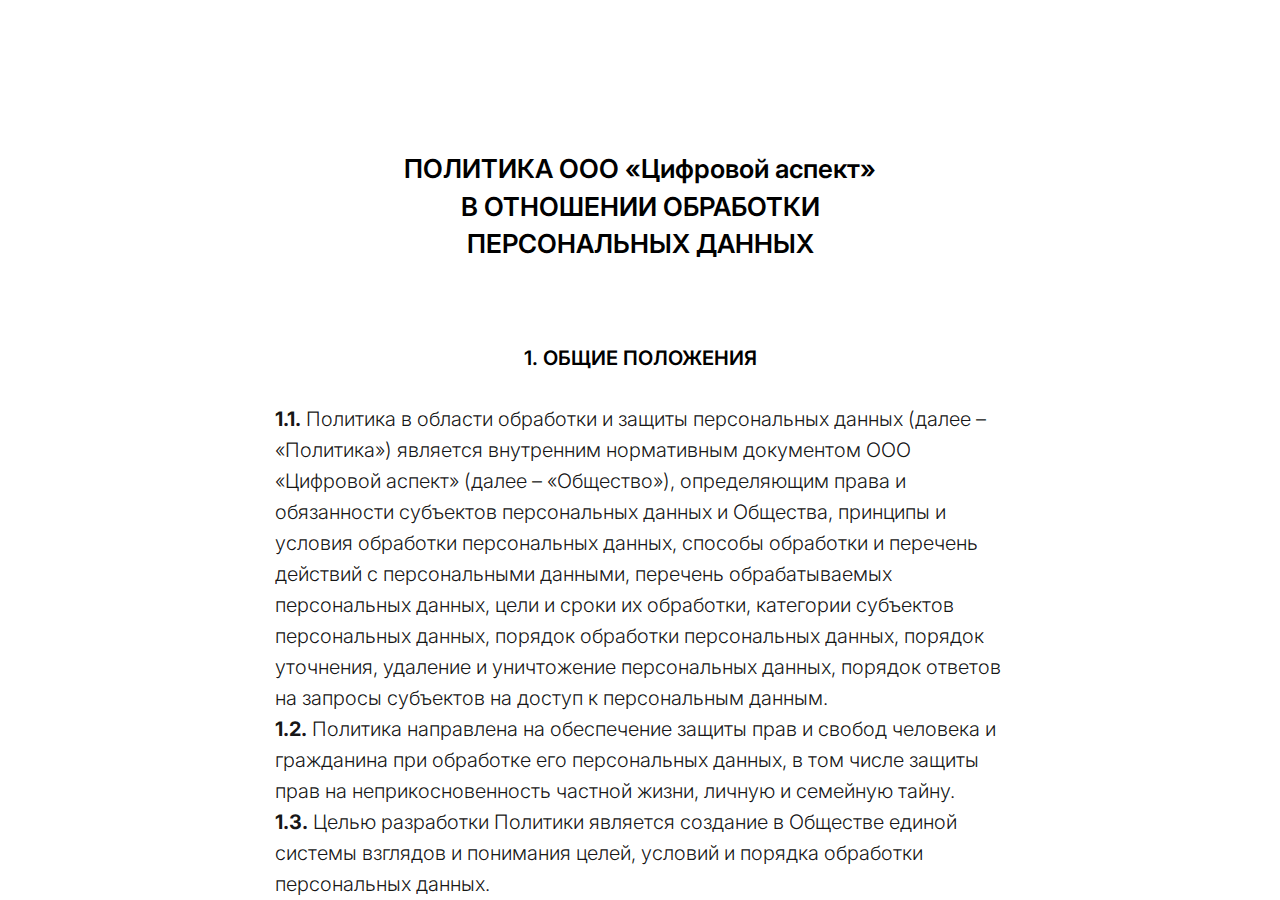
==== privacy.html @ bf5f5f11 "added privacy page" ====
<!DOCTYPE html>
<html lang="en">

<head>
    <meta charset="UTF-8">
    <meta name="viewport" content="width=device-width, initial-scale=1.0">
    <link rel="preconnect" href="https://fonts.googleapis.com">
<link rel="preconnect" href="https://fonts.gstatic.com" crossorigin>
<link href="https://fonts.googleapis.com/css2?family=Inter:wght@100..900&display=swap" rel="stylesheet">
    <link rel="stylesheet" href="stylePrivacy.css">

    <title>Privacy</title>
</head>

<body>
    <div class="header">
        <div class="container">
            <div class="header__inner">
                <div class="header__name">
                    <p class="privacy__name">
                        ПОЛИТИКА ООО «Цифровой аспект» 
                    </p>
                    <p class="privacy__name">
                        В ОТНОШЕНИИ ОБРАБОТКИ 
                    </p>
                    <p class="privacy__name">
                        ПЕРСОНАЛЬНЫХ ДАННЫХ
                    </p>
                </div>
                

                <div class="header__content">
                    <p class="title">1. ОБЩИЕ ПОЛОЖЕНИЯ</p>
                    <p class="content__text"><strong class="numeric">1.1.</strong> 
                        Политика в области обработки и защиты персональных данных (далее – «Политика») является внутренним нормативным документом ООО «Цифровой аспект» (далее – «Общество»), определяющим права и обязанности субъектов персональных данных и Общества, принципы и условия обработки персональных данных, способы обработки и перечень действий с персональными данными, перечень обрабатываемых персональных данных, цели и сроки их обработки, категории субъектов персональных данных, порядок обработки персональных данных, порядок уточнения, удаление и уничтожение персональных данных, порядок ответов на запросы субъектов на доступ к персональным данным.</p>
                    <p class="content__text"><strong class="numeric">1.2.</strong> 
                        Политика направлена на обеспечение защиты прав и свобод человека и гражданина при обработке его персональных данных, в том числе защиты прав на неприкосновенность частной жизни, личную и семейную тайну.
                    </p>
                    <p class="content__text"><strong class="numeric">1.3.</strong> 
                        Целью разработки Политики является создание в Обществе единой системы взглядов и понимания целей, условий и порядка обработки персональных данных.                    </p>
                </div>

            </div>
           
        </div>
    </div>

</body>
---- stylePrivacy.css ----
body {
    margin: 0;
    font-style: cursive;
    font-size: 15px;
    line-height: 1.6;
    color: black;
    font-family: 'TildaSans', Arial, sans-serif;
}

*,
*:before,
*:after {
    box-sizing: border-box;
}

h1,
h2,
h3,
h4,
h5,
h6,
p,
img {
    margin: 0;
}

.container {
    width: 100%;
    max-width: 760px;
    margin: 0 auto;
    padding: 0 15px;
}

.header {
    padding-top: 100px;
    width: 100%;
    position: absolute;
    top: 0;
    left: 0;
    right: 0;
    z-index: 1000;
}

.privacy__name {
    font-size: 26px;
    line-height: 1.45;
    font-weight: 600;
    color: #000;
    font-family: "Inter", sans-serif;
    font-optical-sizing: auto;
    font-style: normal;
    font-variation-settings:
      "slnt" 0;
    /* font-family: 'TildaSans', Arial, sans-serif; */
}


.header__name {
    padding: 50px 0;
}
.header__inner {
    text-align: center;
}

.title {
    font-size: 20px;
    line-height: 1.55;
    font-weight: 600;
    color: #000;
    /* font-family: 'TildaSans', Arial, sans-serif; */
    font-family: "Inter", sans-serif;
    font-optical-sizing: auto;
    font-style: normal;
    font-variation-settings:
      "slnt" 0;

    padding: 30px 0;
}

.content__text {
    font-size: 20px;
    line-height: 1.55;
    /* font-family: 'TildaSans', Arial, sans-serif; */
    font-weight: 300;
    color: #000000ec;
    font-family: "Inter", sans-serif;
    font-optical-sizing: auto;
    font-style: normal;
    font-variation-settings:
      "slnt" 0;
    text-align: left;
}

.numeric {
    font-weight: 700;
}
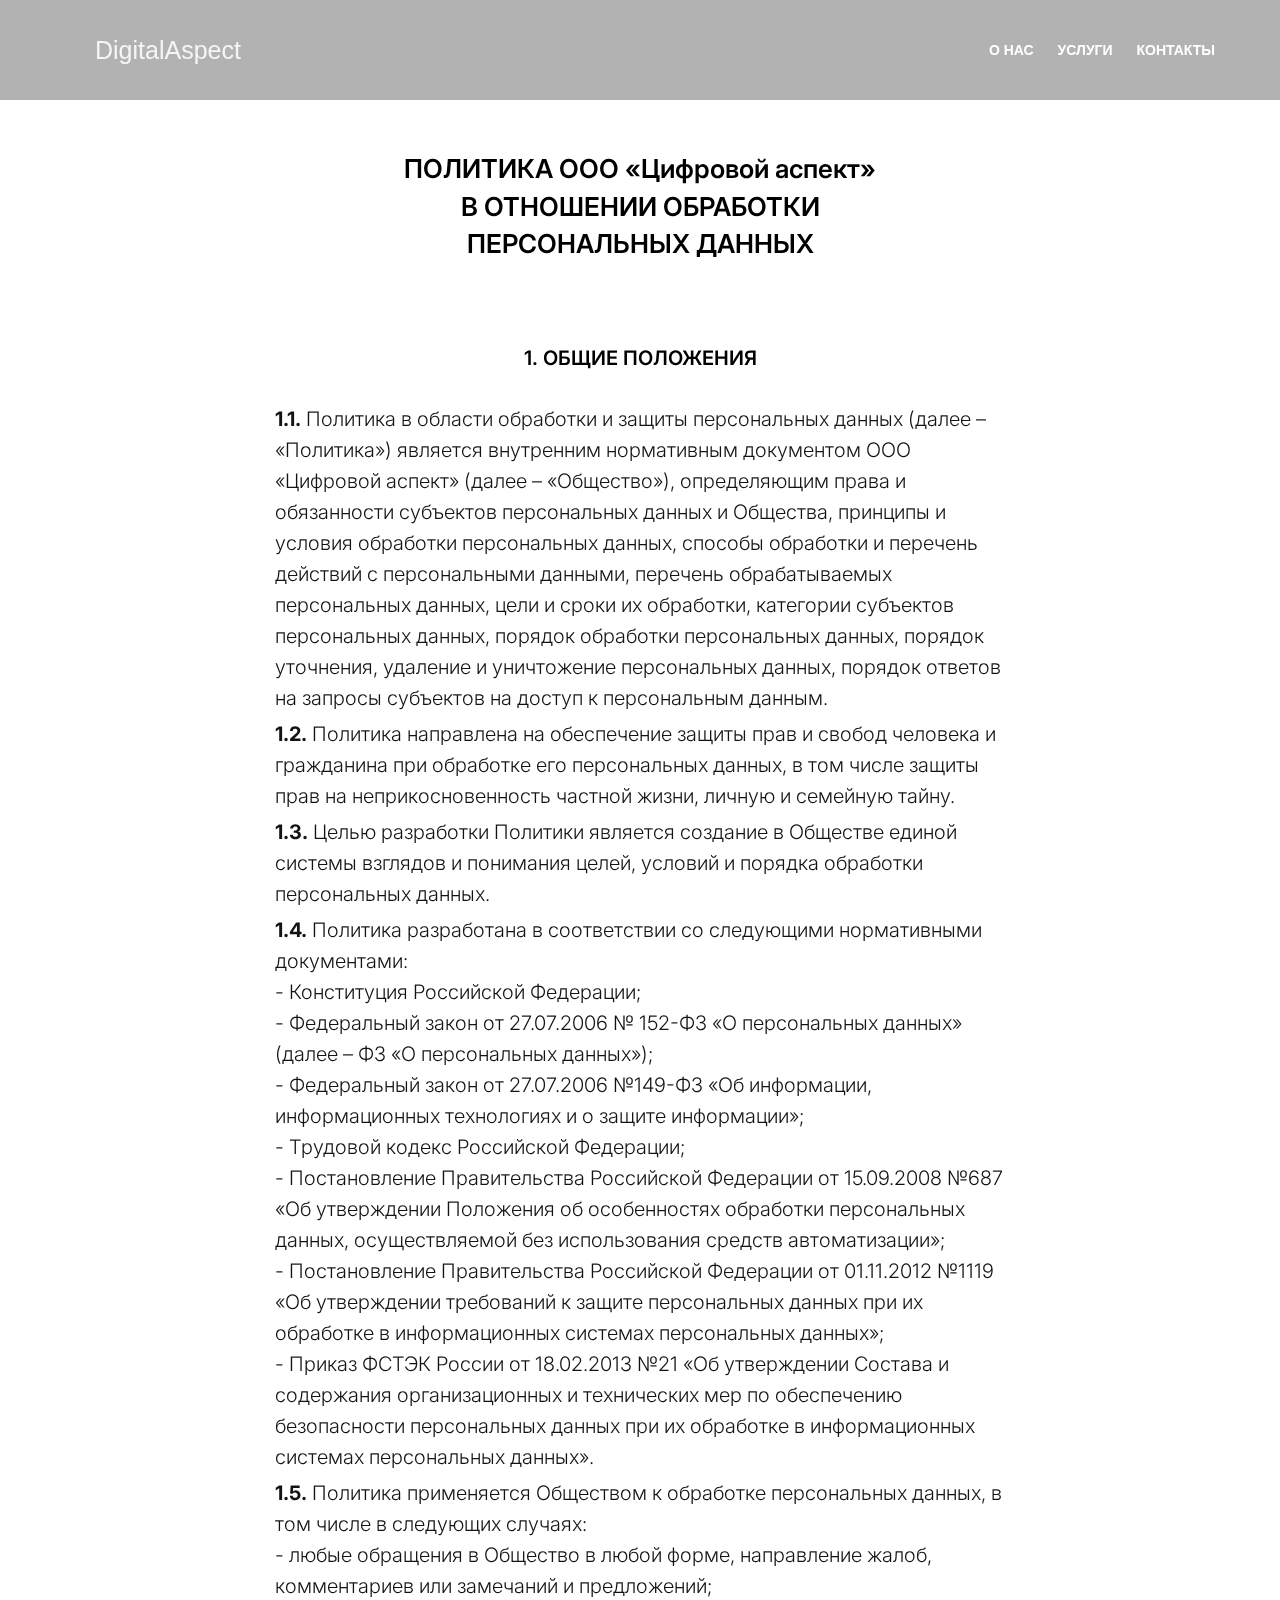
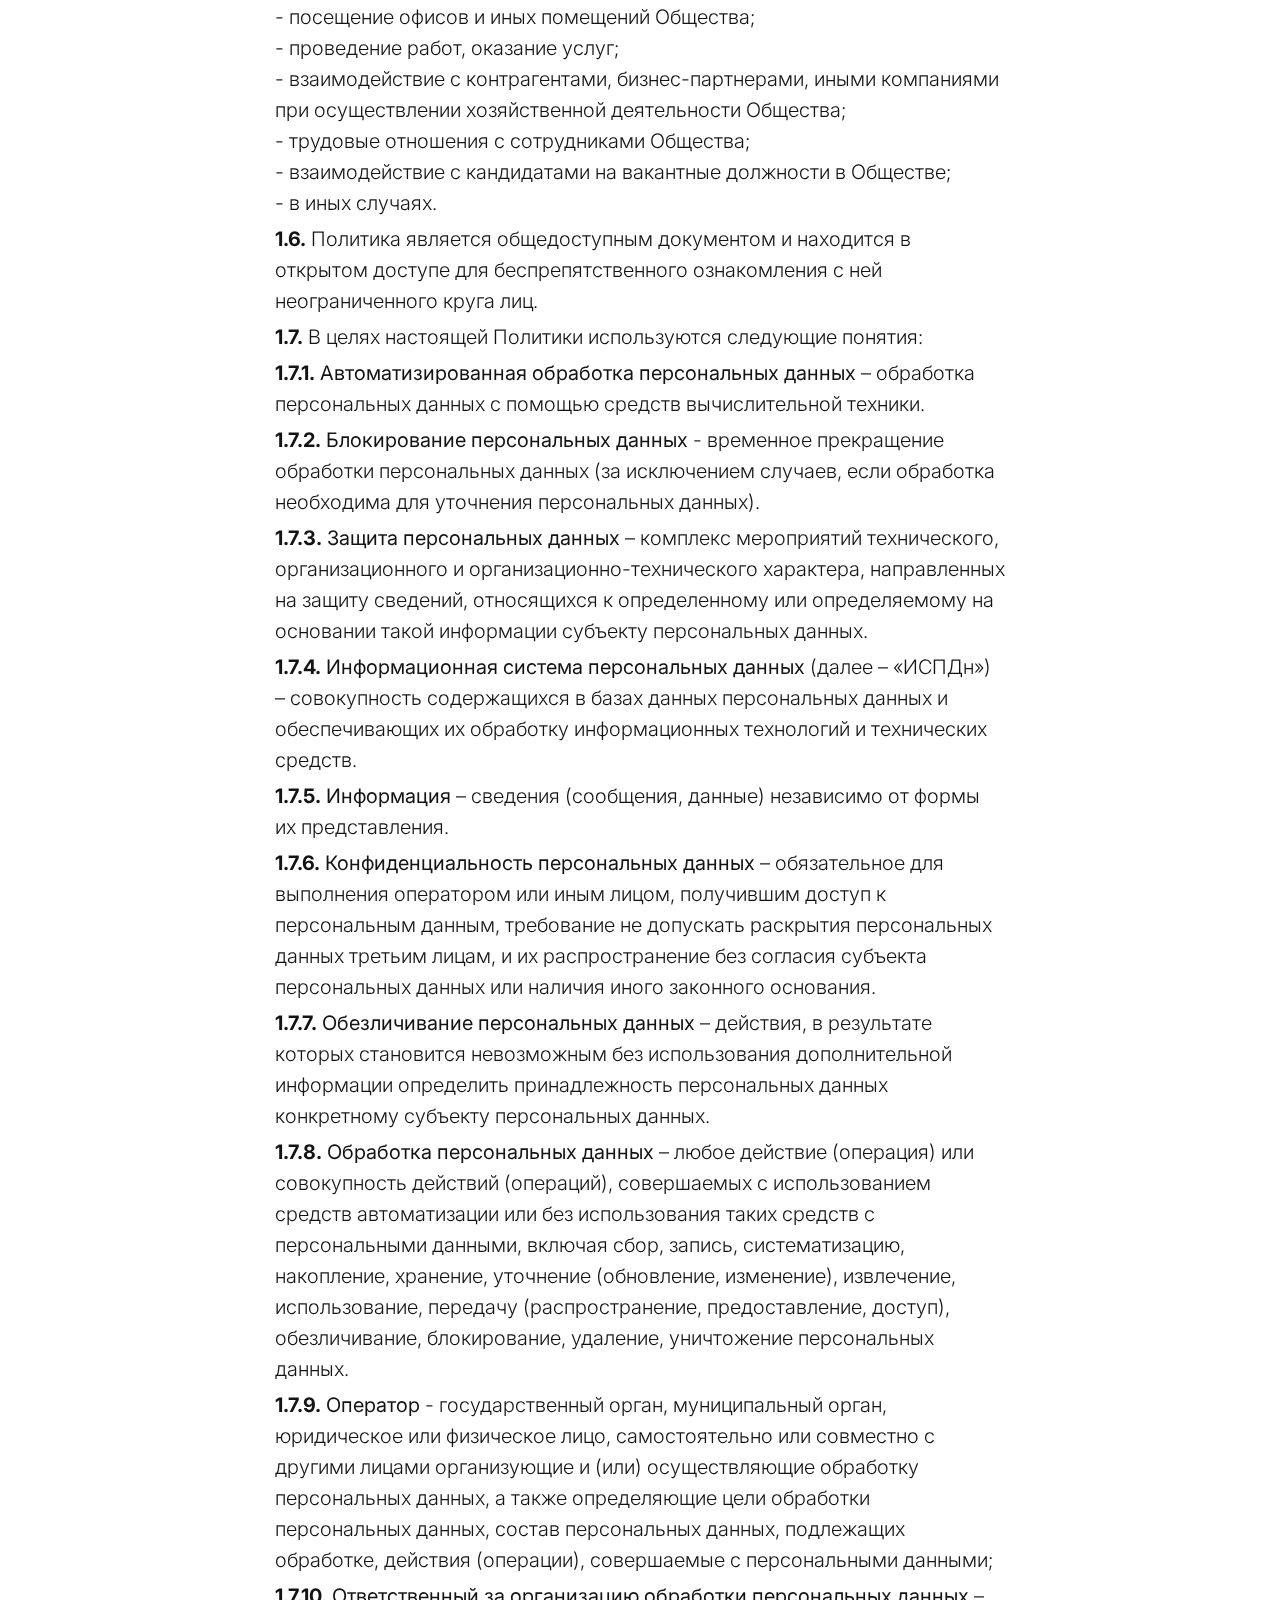
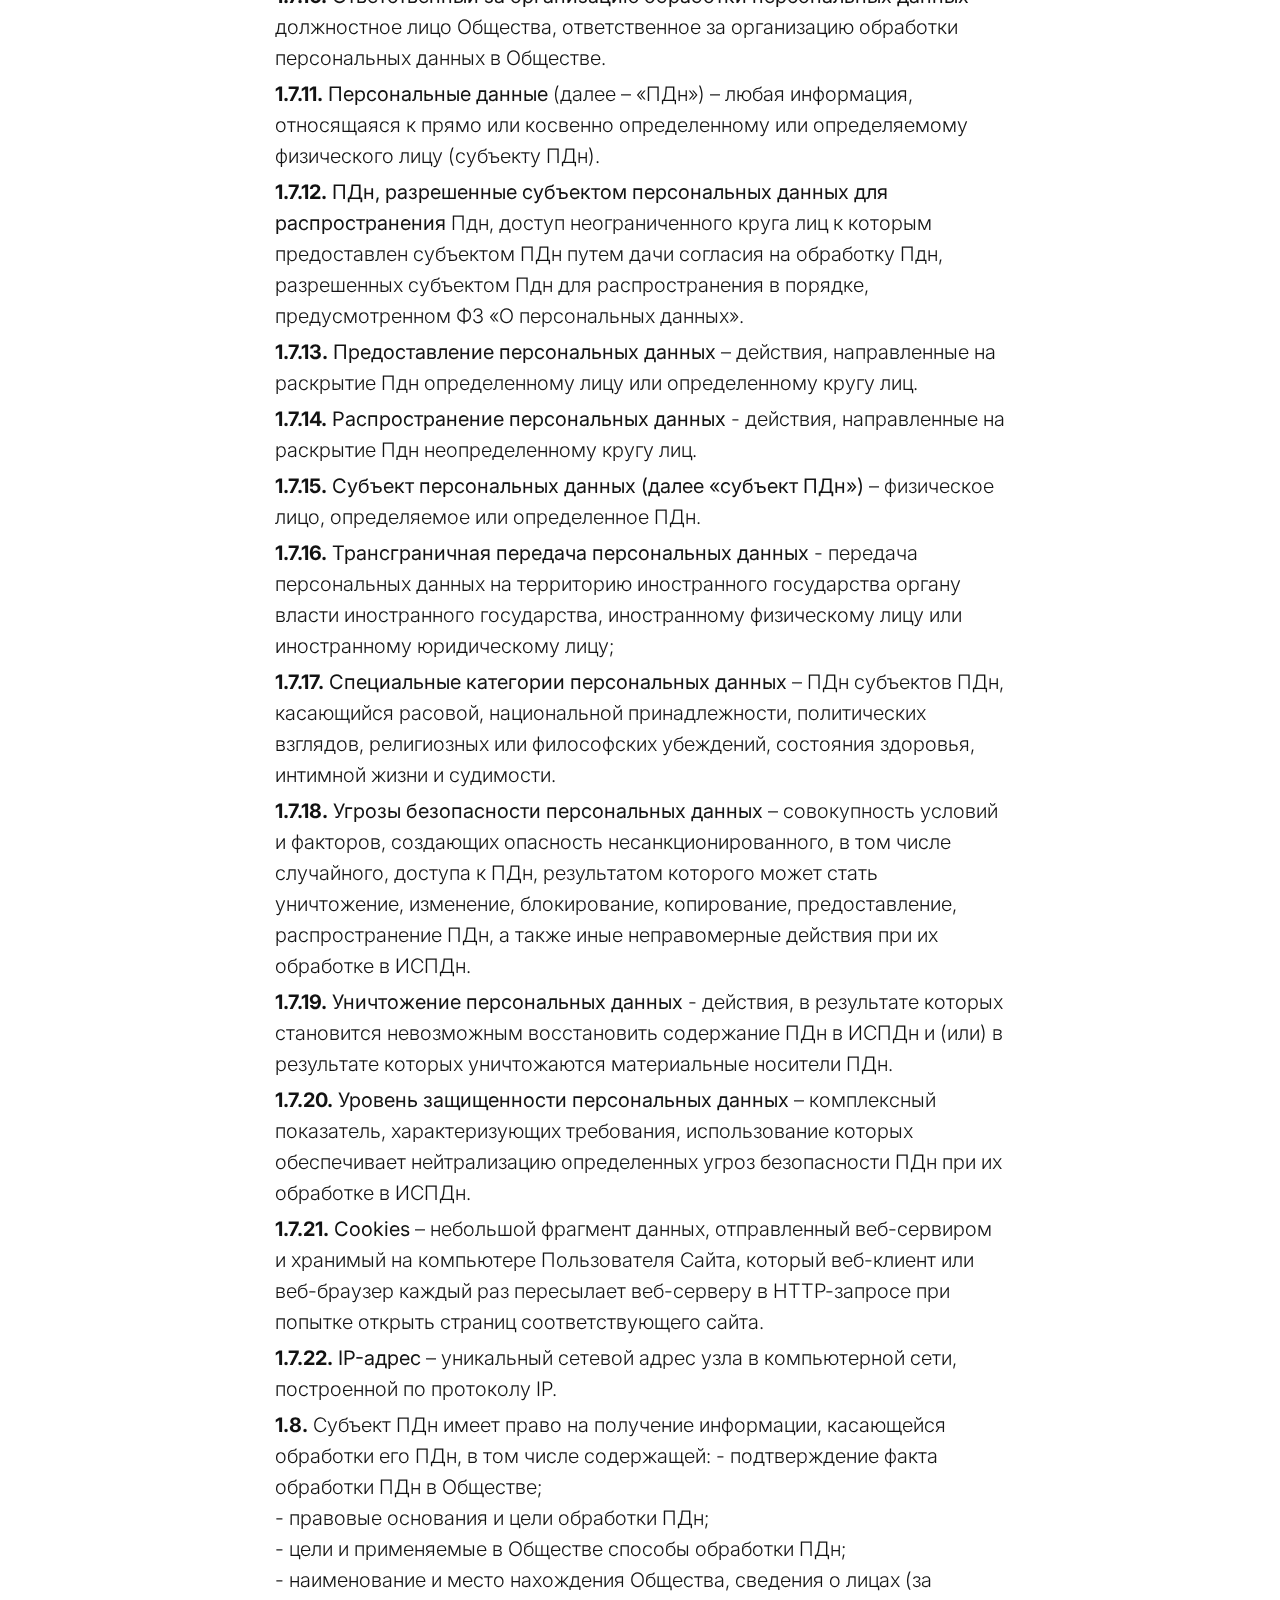
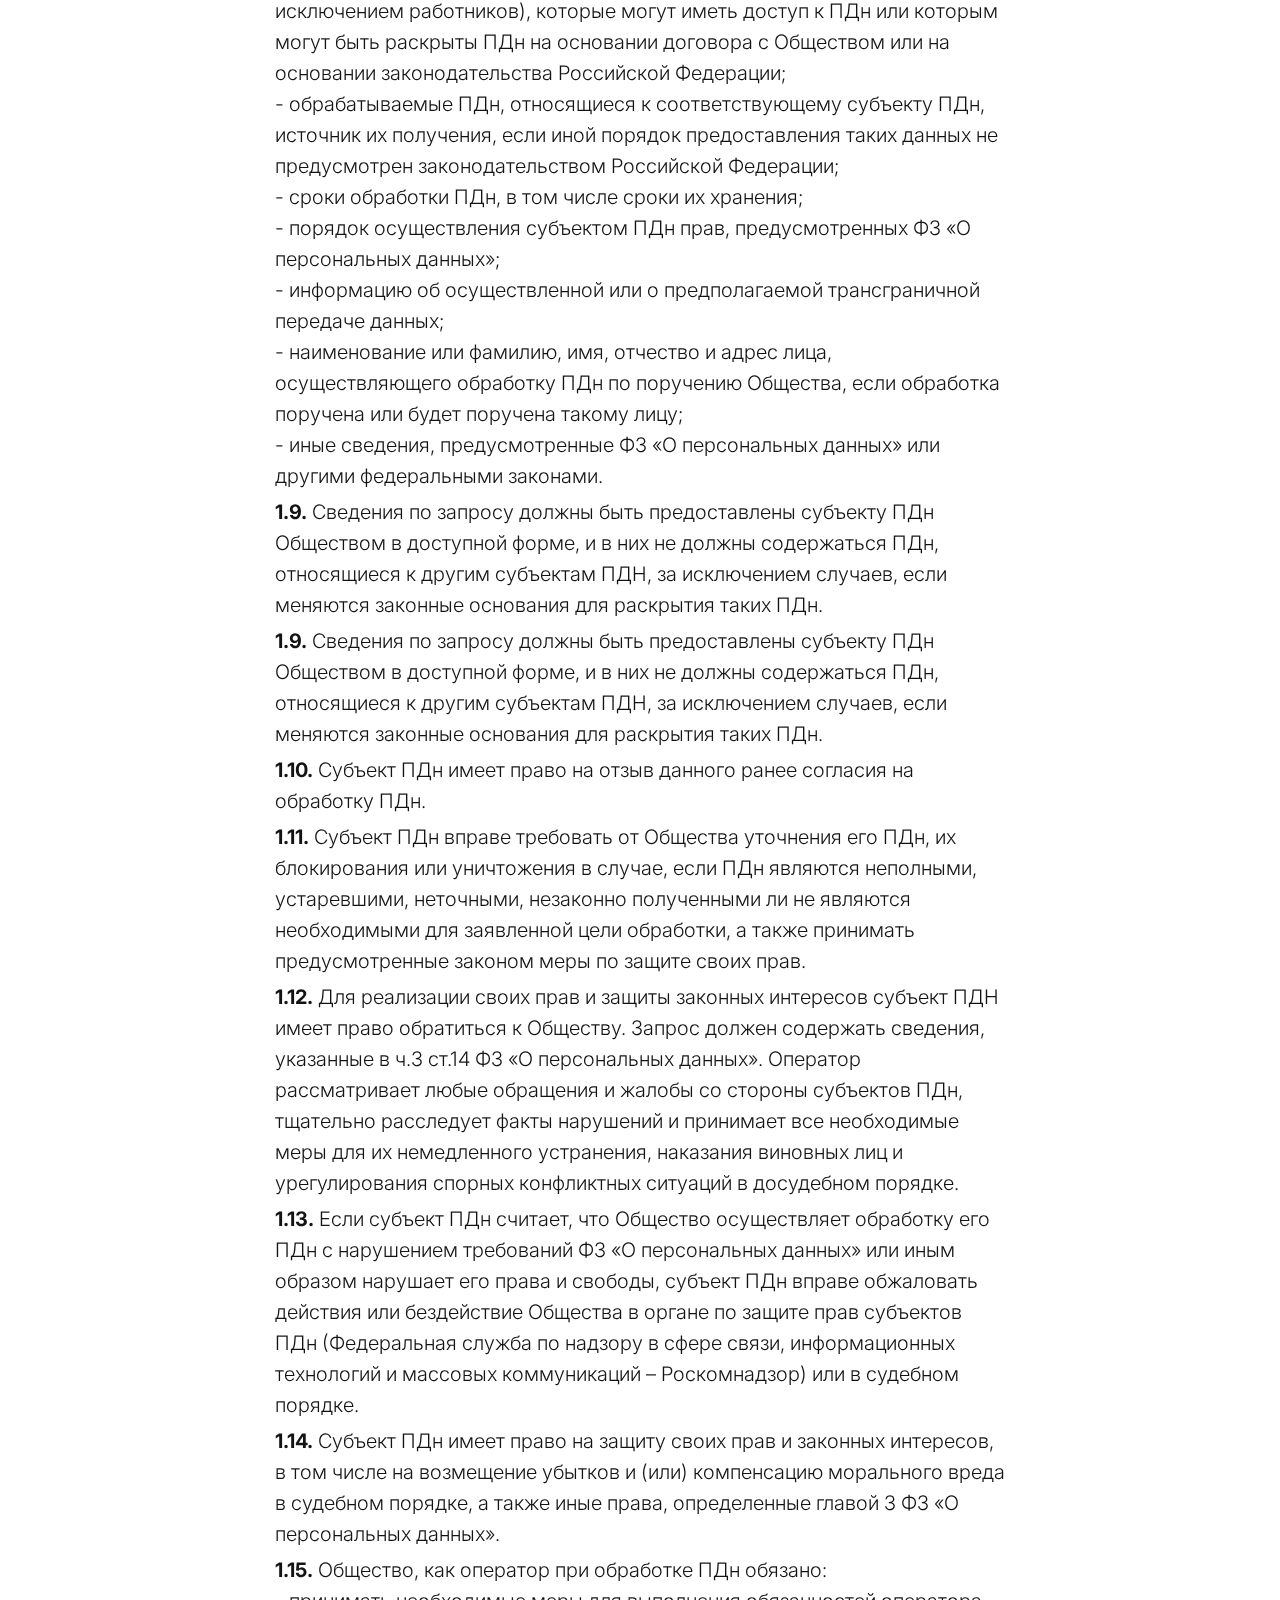
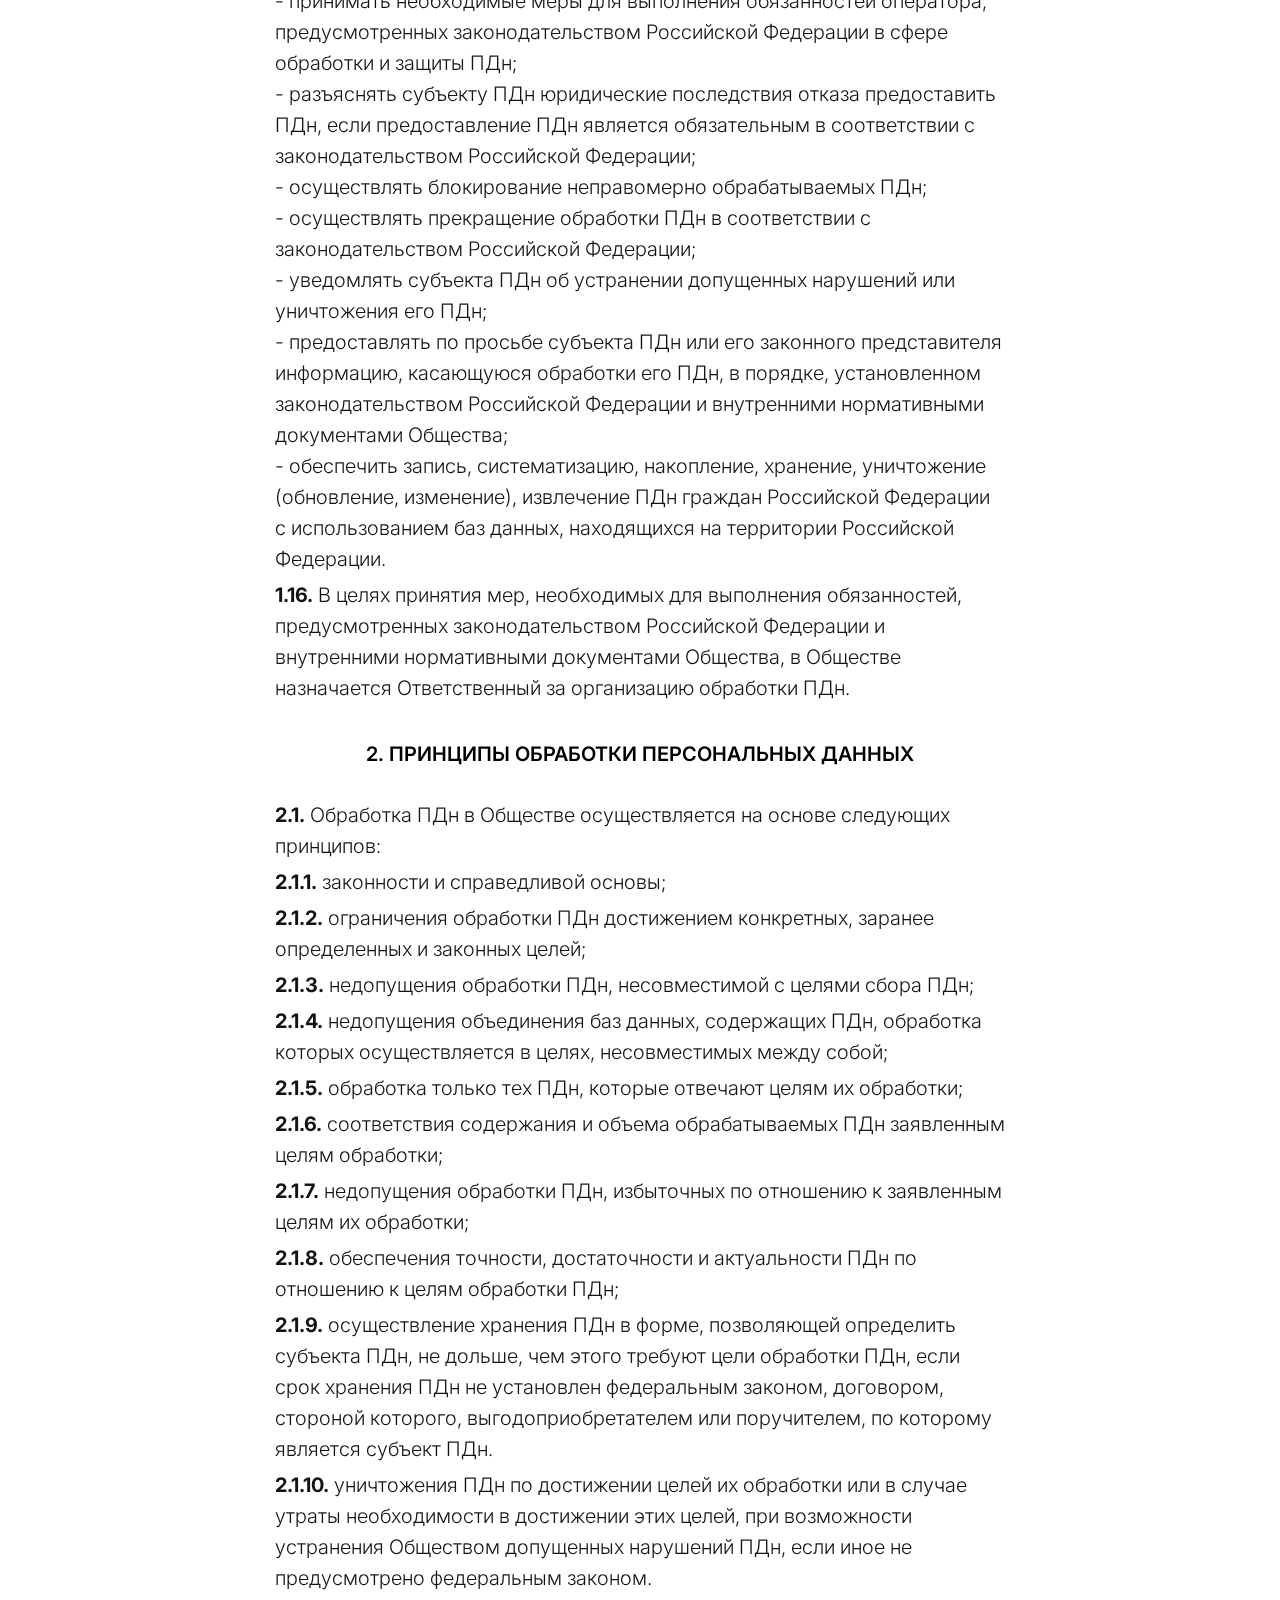
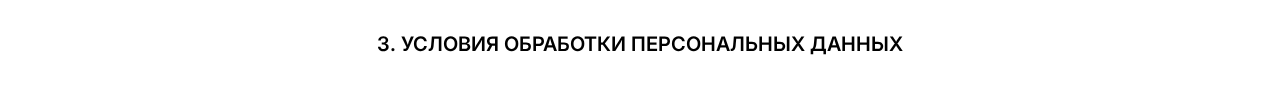
==== commit 57fafce5: "add" ====
--- a/privacy.html
+++ b/privacy.html
@@ -5,43 +5,358 @@
     <meta charset="UTF-8">
     <meta name="viewport" content="width=device-width, initial-scale=1.0">
     <link rel="preconnect" href="https://fonts.googleapis.com">
-<link rel="preconnect" href="https://fonts.gstatic.com" crossorigin>
-<link href="https://fonts.googleapis.com/css2?family=Inter:wght@100..900&display=swap" rel="stylesheet">
+    <link rel="preconnect" href="https://fonts.gstatic.com" crossorigin>
+    <link href="https://fonts.googleapis.com/css2?family=Inter:wght@100..900&display=swap" rel="stylesheet">
+    <link rel="stylesheet" href="style.css">
     <link rel="stylesheet" href="stylePrivacy.css">
 
     <title>Privacy</title>
 </head>
 
 <body>
-    <div class="header">
+    <header class="header" id="header">
         <div class="container">
             <div class="header__inner">
-                <div class="header__name">
+                <div class="header__logo" data-scroll="#intro">
+                    <!-- <div class="logo__name"> -->
+                    DigitalAspect
+                    <!-- </div> -->
+                </div>
+
+                <nav class="nav" id="nav">
+                    <a href="#" class="nav__link" data-scroll="#ourmission">О нас</a>
+                    <a href="#" class="nav__link" data-scroll="#services">Услуги</a>
+                    <a href="#" class="nav__link" data-scroll="#contacts">Контакты</a>
+                </nav>
+
+                <!-- Бургер меню -->
+                <button class="nav-toggle" id="nav_toggle" type="button">
+                    <span class="nav-toggle__item">
+                        Меню
+                    </span>
+                </button>
+            </div>
+        </div>
+    </header>
+
+    <div class="privacy__header">
+        <div class="privacy__container">
+            <div class="privacy-header__inner">
+                <div class="privacy-header__name">
                     <p class="privacy__name">
-                        ПОЛИТИКА ООО «Цифровой аспект» 
+                        ПОЛИТИКА ООО «Цифровой аспект»
                     </p>
                     <p class="privacy__name">
-                        В ОТНОШЕНИИ ОБРАБОТКИ 
+                        В ОТНОШЕНИИ ОБРАБОТКИ
                     </p>
                     <p class="privacy__name">
                         ПЕРСОНАЛЬНЫХ ДАННЫХ
                     </p>
                 </div>
-                
-
-                <div class="header__content">
-                    <p class="title">1. ОБЩИЕ ПОЛОЖЕНИЯ</p>
-                    <p class="content__text"><strong class="numeric">1.1.</strong> 
-                        Политика в области обработки и защиты персональных данных (далее – «Политика») является внутренним нормативным документом ООО «Цифровой аспект» (далее – «Общество»), определяющим права и обязанности субъектов персональных данных и Общества, принципы и условия обработки персональных данных, способы обработки и перечень действий с персональными данными, перечень обрабатываемых персональных данных, цели и сроки их обработки, категории субъектов персональных данных, порядок обработки персональных данных, порядок уточнения, удаление и уничтожение персональных данных, порядок ответов на запросы субъектов на доступ к персональным данным.</p>
-                    <p class="content__text"><strong class="numeric">1.2.</strong> 
-                        Политика направлена на обеспечение защиты прав и свобод человека и гражданина при обработке его персональных данных, в том числе защиты прав на неприкосновенность частной жизни, личную и семейную тайну.
-                    </p>
-                    <p class="content__text"><strong class="numeric">1.3.</strong> 
-                        Целью разработки Политики является создание в Обществе единой системы взглядов и понимания целей, условий и порядка обработки персональных данных.                    </p>
+
+
+                <div class="privacy-header__content">
+                    <p class="privacy-title">1. ОБЩИЕ ПОЛОЖЕНИЯ</p>
+                    <p class="content__text"><strong class="numeric">1.1.</strong>
+                        Политика в области обработки и защиты персональных данных (далее – «Политика») является
+                        внутренним нормативным документом ООО «Цифровой аспект» (далее – «Общество»), определяющим права
+                        и обязанности субъектов персональных данных и Общества, принципы и условия обработки
+                        персональных данных, способы обработки и перечень действий с персональными данными, перечень
+                        обрабатываемых персональных данных, цели и сроки их обработки, категории субъектов персональных
+                        данных, порядок обработки персональных данных, порядок уточнения, удаление и уничтожение
+                        персональных данных, порядок ответов на запросы субъектов на доступ к персональным данным.</p>
+                    <p class="content__text"><strong class="numeric">1.2.</strong>
+                        Политика направлена на обеспечение защиты прав и свобод человека и гражданина при обработке его
+                        персональных данных, в том числе защиты прав на неприкосновенность частной жизни, личную и
+                        семейную тайну.
+                    </p>
+                    <p class="content__text"><strong class="numeric">1.3.</strong>
+                        Целью разработки Политики является создание в Обществе единой системы взглядов и понимания
+                        целей, условий и порядка обработки персональных данных. </p>
+
+                    <p class="content__text"><strong class="numeric">1.4.</strong>
+                        Политика разработана в соответствии со следующими нормативными документами:
+                        <br>
+                        - Конституция Российской Федерации; <br>
+                        - Федеральный закон от 27.07.2006 № 152-ФЗ «О персональных данных» (далее – ФЗ «О персональных
+                        данных»); <br>
+                        - Федеральный закон от 27.07.2006 №149-ФЗ «Об информации, информационных технологиях и о защите
+                        информации»; <br>
+                        - Трудовой кодекс Российской Федерации; <br>
+                        - Постановление Правительства Российской Федерации от 15.09.2008 №687 «Об утверждении Положения
+                        об особенностях обработки персональных данных, осуществляемой без использования средств
+                        автоматизации»; <br>
+                        - Постановление Правительства Российской Федерации от 01.11.2012 №1119 «Об утверждении
+                        требований к защите персональных данных при их обработке в информационных системах персональных
+                        данных»; <br>
+                        - Приказ ФСТЭК России от 18.02.2013 №21 «Об утверждении Состава и содержания организационных и
+                        технических мер по обеспечению безопасности персональных данных при их обработке в
+                        информационных системах персональных данных». <br>
+                    </p>
+                    <p class="content__text"><strong class="numeric">1.5.</strong>
+                        Политика применяется Обществом к обработке персональных данных, в том числе в следующих случаях:
+                        <br>
+                        - любые обращения в Общество в любой форме, направление жалоб, комментариев или замечаний и
+                        предложений; <br>
+                        - посещение офисов и иных помещений Общества;<br>
+                        - проведение работ, оказание услуг;<br>
+                        - взаимодействие с контрагентами, бизнес-партнерами, иными компаниями при осуществлении
+                        хозяйственной деятельности Общества;<br>
+                        - трудовые отношения с сотрудниками Общества;<br>
+                        - взаимодействие с кандидатами на вакантные должности в Обществе;<br>
+                        - в иных случаях.<br>
+                    </p>
+                    <p class="content__text"><strong class="numeric">1.6.</strong>
+                        Политика является общедоступным документом и находится в открытом доступе для беспрепятственного
+                        ознакомления с ней неограниченного круга лиц.
+                    </p>
+                    <p class="content__text"><strong class="numeric">1.7.</strong>
+                        В целях настоящей Политики используются следующие понятия:
+                    </p>
+                    <p class="content__text"><strong class="numeric">1.7.1.</strong>
+                        <strong>Автоматизированная обработка персональных данных</strong>
+                        – обработка персональных данных с помощью средств вычислительной техники.
+                    </p>
+                    <p class="content__text"><strong class="numeric">1.7.2.</strong>
+                        <strong>Блокирование персональных данных</strong>
+                        - временное прекращение обработки персональных данных (за исключением случаев, если обработка
+                        необходима для уточнения персональных данных).
+                    </p>
+                    <p class="content__text"><strong class="numeric">1.7.3.</strong>
+                        <strong>Защита персональных данных</strong>
+                        – комплекс мероприятий технического, организационного и организационно-технического характера,
+                        направленных на защиту сведений, относящихся к определенному или определяемому на основании
+                        такой информации субъекту персональных данных.
+                    </p>
+                    <p class="content__text"><strong class="numeric">1.7.4.</strong>
+                        <strong>Информационная система персональных данных</strong>
+                        (далее – «ИСПДн»)
+                        – совокупность содержащихся в базах данных персональных данных и обеспечивающих их обработку
+                        информационных технологий и технических средств.
+                    </p>
+                    <p class="content__text"><strong class="numeric">1.7.5.</strong>
+                        <strong>Информация</strong>
+                        – сведения (сообщения, данные) независимо от формы их представления.
+                    </p>
+                    <p class="content__text"><strong class="numeric">1.7.6.</strong>
+                        <strong>Конфиденциальность персональных данных</strong>
+                        – обязательное для выполнения оператором или иным лицом, получившим доступ к персональным
+                        данным, требование не допускать раскрытия персональных данных третьим лицам, и их
+                        распространение без согласия субъекта персональных данных или наличия иного законного основания.
+                    </p>
+                    <p class="content__text"><strong class="numeric">1.7.7.</strong>
+                        <strong>Обезличивание персональных данных</strong>
+                        – действия, в результате которых становится невозможным без использования дополнительной
+                        информации определить принадлежность персональных данных конкретному субъекту персональных
+                        данных.
+                    </p>
+                    <p class="content__text"><strong class="numeric">1.7.8.</strong>
+                        <strong>Обработка персональных данных</strong>
+                        – любое действие (операция) или совокупность действий (операций), совершаемых с использованием
+                        средств автоматизации или без использования таких средств с персональными данными, включая сбор,
+                        запись, систематизацию, накопление, хранение, уточнение (обновление, изменение), извлечение,
+                        использование, передачу (распространение, предоставление, доступ), обезличивание, блокирование,
+                        удаление, уничтожение персональных данных.
+                    </p>
+                    <p class="content__text"><strong class="numeric">1.7.9.</strong>
+                        <strong>Оператор </strong>
+                        - государственный орган, муниципальный орган, юридическое или физическое лицо, самостоятельно
+                        или совместно с другими лицами организующие и (или) осуществляющие обработку персональных
+                        данных, а также определяющие цели обработки персональных данных, состав персональных данных,
+                        подлежащих обработке, действия (операции), совершаемые с персональными данными;
+                    </p>
+                    <p class="content__text"><strong class="numeric">1.7.10.</strong>
+                        <strong>Ответственный за организацию обработки персональных данных </strong>
+                        – должностное лицо Общества, ответственное за организацию обработки персональных данных в
+                        Обществе.
+                    </p>
+                    <p class="content__text"><strong class="numeric">1.7.11.</strong>
+                        <strong>Персональные данные</strong>
+                        (далее – «ПДн») – любая информация, относящаяся к прямо или косвенно определенному или
+                        определяемому физического лицу (субъекту ПДн).
+                    </p>
+                    <p class="content__text"><strong class="numeric">1.7.12.</strong>
+                        <strong>ПДн, разрешенные субъектом персональных данных для распространения </strong>
+                        Пдн, доступ неограниченного круга лиц к которым предоставлен субъектом ПДн путем дачи согласия
+                        на обработку Пдн, разрешенных субъектом Пдн для распространения в порядке, предусмотренном ФЗ «О
+                        персональных данных».
+                    </p>
+                    <p class="content__text"><strong class="numeric">1.7.13.</strong>
+                        <strong>Предоставление персональных данных</strong>
+                        – действия, направленные на раскрытие Пдн определенному лицу или определенному кругу лиц.
+                    </p>
+                    <p class="content__text"><strong class="numeric">1.7.14.</strong>
+                        <strong>Распространение персональных данных</strong>
+                        - действия, направленные на раскрытие Пдн неопределенному кругу лиц.
+                    </p>
+                    <p class="content__text"><strong class="numeric">1.7.15.</strong>
+                        <strong>Субъект персональных данных (далее «субъект ПДн»)</strong>
+                        – физическое лицо, определяемое или определенное ПДн.
+                    </p>
+                    <p class="content__text"><strong class="numeric">1.7.16.</strong>
+                        <strong>Трансграничная передача персональных данных</strong>
+                        - передача персональных данных на территорию иностранного государства органу власти иностранного
+                        государства, иностранному физическому лицу или иностранному юридическому лицу;
+                    </p>
+                    <p class="content__text"><strong class="numeric">1.7.17.</strong>
+                        <strong>Специальные категории персональных данных</strong>
+                        – ПДн субъектов ПДн, касающийся расовой, национальной принадлежности, политических взглядов,
+                        религиозных или философских убеждений, состояния здоровья, интимной жизни и судимости.
+                    </p>
+                    <p class="content__text"><strong class="numeric">1.7.18.</strong>
+                        <strong>Угрозы безопасности персональных данных</strong>
+                        – совокупность условий и факторов, создающих опасность несанкционированного, в том числе
+                        случайного, доступа к ПДн, результатом которого может стать уничтожение, изменение,
+                        блокирование, копирование, предоставление, распространение ПДн, а также иные неправомерные
+                        действия при их обработке в ИСПДн.
+                    </p>
+                    <p class="content__text"><strong class="numeric">1.7.19.</strong>
+                        <strong>Уничтожение персональных данных</strong>
+                        - действия, в результате которых становится невозможным восстановить содержание ПДн в ИСПДн и
+                        (или) в результате которых уничтожаются материальные носители ПДн.
+                    </p>
+                    <p class="content__text"><strong class="numeric">1.7.20.</strong>
+                        <strong>Уровень защищенности персональных данных</strong>
+                        – комплексный показатель, характеризующих требования, использование которых обеспечивает
+                        нейтрализацию определенных угроз безопасности ПДн при их обработке в ИСПДн.
+                    </p>
+                    <p class="content__text"><strong class="numeric">1.7.21.</strong>
+                        <strong>Cookies</strong>
+                        – небольшой фрагмент данных, отправленный веб-сервиром и хранимый на компьютере Пользователя
+                        Сайта, который веб-клиент или веб-браузер каждый раз пересылает веб-серверу в НТТР-запросе при
+                        попытке открыть страниц соответствующего сайта.
+                    </p>
+                    <p class="content__text"><strong class="numeric">1.7.22.</strong>
+                        <strong>IP-адрес</strong>
+                        – уникальный сетевой адрес узла в компьютерной сети, построенной по протоколу IP.
+                    </p>
+                    <p class="content__text"><strong class="numeric">1.8.</strong>
+                        Субъект ПДн имеет право на получение информации, касающейся обработки его ПДн, в том числе
+                        содержащей:
+                        - подтверждение факта обработки ПДн в Обществе;<br>
+                        - правовые основания и цели обработки ПДн;<br>
+                        - цели и применяемые в Обществе способы обработки ПДн;<br>
+                        - наименование и место нахождения Общества, сведения о лицах (за исключением работников),
+                        которые могут иметь доступ к ПДн или которым могут быть раскрыты ПДн на основании договора с
+                        Обществом или на основании законодательства Российской Федерации;<br>
+                        - обрабатываемые ПДн, относящиеся к соответствующему субъекту ПДн, источник их получения, если
+                        иной порядок предоставления таких данных не предусмотрен законодательством Российской
+                        Федерации;<br>
+                        - сроки обработки ПДн, в том числе сроки их хранения;<br>
+                        - порядок осуществления субъектом ПДн прав, предусмотренных ФЗ «О персональных данных»;<br>
+                        - информацию об осуществленной или о предполагаемой трансграничной передаче данных;<br>
+                        - наименование или фамилию, имя, отчество и адрес лица, осуществляющего обработку ПДн по
+                        поручению Общества, если обработка поручена или будет поручена такому лицу;<br>
+                        - иные сведения, предусмотренные ФЗ «О персональных данных» или другими федеральными
+                        законами.<br>
+                    </p>
+                    <p class="content__text"><strong class="numeric">1.9.</strong>
+                        Сведения по запросу должны быть предоставлены субъекту ПДн Обществом в доступной форме, и в них
+                        не должны содержаться ПДн, относящиеся к другим субъектам ПДН, за исключением случаев, если
+                        меняются законные основания для раскрытия таких ПДн.
+                    </p>
+                    <p class="content__text"><strong class="numeric">1.9.</strong>
+                        Сведения по запросу должны быть предоставлены субъекту ПДн Обществом в доступной форме, и в них
+                        не должны содержаться ПДн, относящиеся к другим субъектам ПДН, за исключением случаев, если
+                        меняются законные основания для раскрытия таких ПДн.
+                    </p>
+                    <p class="content__text"><strong class="numeric">1.10.</strong>
+                        Субъект ПДн имеет право на отзыв данного ранее согласия на обработку ПДн.
+                    </p>
+                    <p class="content__text"><strong class="numeric">1.11.</strong>
+                        Субъект ПДн вправе требовать от Общества уточнения его ПДн, их блокирования или уничтожения в
+                        случае, если ПДн являются неполными, устаревшими, неточными, незаконно полученными ли не
+                        являются необходимыми для заявленной цели обработки, а также принимать предусмотренные законом
+                        меры по защите своих прав.
+                    </p>
+                    <p class="content__text"><strong class="numeric">1.12.</strong>
+                        Для реализации своих прав и защиты законных интересов субъект ПДН имеет право обратиться к
+                        Обществу. Запрос должен содержать сведения, указанные в ч.3 ст.14 ФЗ «О персональных данных».
+                        Оператор рассматривает любые обращения и жалобы со стороны субъектов ПДн, тщательно расследует
+                        факты нарушений и принимает все необходимые меры для их немедленного устранения, наказания
+                        виновных лиц и урегулирования спорных конфликтных ситуаций в досудебном порядке.
+                    </p>
+                    <p class="content__text"><strong class="numeric">1.13.</strong>
+                        Если субъект ПДн считает, что Общество осуществляет обработку его ПДн с нарушением требований ФЗ
+                        «О персональных данных» или иным образом нарушает его права и свободы, субъект ПДн вправе
+                        обжаловать действия или бездействие Общества в органе по защите прав субъектов ПДн (Федеральная
+                        служба по надзору в сфере связи, информационных технологий и массовых коммуникаций –
+                        Роскомнадзор) или в судебном порядке.
+                    </p>
+                    <p class="content__text"><strong class="numeric">1.14.</strong>
+                        Субъект ПДн имеет право на защиту своих прав и законных интересов, в том числе на возмещение
+                        убытков и (или) компенсацию морального вреда в судебном порядке, а также иные права,
+                        определенные главой 3 ФЗ «О персональных данных».
+                    </p>
+                    <p class="content__text"><strong class="numeric">1.15.</strong>
+                        Общество, как оператор при обработке ПДн обязано: <br>
+                        - принимать необходимые меры для выполнения обязанностей оператора, предусмотренных
+                        законодательством Российской Федерации в сфере обработки и защиты ПДн;<br>
+                        - разъяснять субъекту ПДн юридические последствия отказа предоставить ПДн, если предоставление
+                        ПДн является обязательным в соответствии с законодательством Российской Федерации;<br>
+                        - осуществлять блокирование неправомерно обрабатываемых ПДн;<br>
+                        - осуществлять прекращение обработки ПДн в соответствии с законодательством Российской
+                        Федерации;<br>
+                        - уведомлять субъекта ПДн об устранении допущенных нарушений или уничтожения его ПДн;<br>
+                        - предоставлять по просьбе субъекта ПДн или его законного представителя информацию, касающуюся
+                        обработки его ПДн, в порядке, установленном законодательством Российской Федерации и внутренними
+                        нормативными документами Общества;<br>
+                        - обеспечить запись, систематизацию, накопление, хранение, уничтожение (обновление, изменение),
+                        извлечение ПДн граждан Российской Федерации с использованием баз данных, находящихся на
+                        территории Российской Федерации. <br>
+                    </p>
+                    <p class="content__text"><strong class="numeric">1.16.</strong>
+                        В целях принятия мер, необходимых для выполнения обязанностей, предусмотренных законодательством
+                        Российской Федерации и внутренними нормативными документами Общества, в Обществе назначается
+                        Ответственный за организацию обработки ПДн.
+                    </p>
+
+                    <p class="privacy-title">2. ПРИНЦИПЫ ОБРАБОТКИ ПЕРСОНАЛЬНЫХ ДАННЫХ</p>
+
+                    <p class="content__text"><strong class="numeric">2.1.</strong>
+                        Обработка ПДн в Обществе осуществляется на основе следующих принципов:
+                    </p>
+                    <p class="content__text"><strong class="numeric">2.1.1.</strong>
+                        законности и справедливой основы;
+                    </p>
+                    <p class="content__text"><strong class="numeric">2.1.2.</strong>
+                        ограничения обработки ПДн достижением конкретных, заранее определенных и законных целей;
+                    </p>
+                    <p class="content__text"><strong class="numeric">2.1.3.</strong>
+                        недопущения обработки ПДн, несовместимой с целями сбора ПДн;
+                    </p>
+                    <p class="content__text"><strong class="numeric">2.1.4.</strong>
+                        недопущения объединения баз данных, содержащих ПДн, обработка которых осуществляется в целях,
+                        несовместимых между собой;
+                    </p>
+                    <p class="content__text"><strong class="numeric">2.1.5.</strong>
+                        обработка только тех ПДн, которые отвечают целям их обработки;
+                    </p>
+                    <p class="content__text"><strong class="numeric">2.1.6.</strong>
+                        соответствия содержания и объема обрабатываемых ПДн заявленным целям обработки;
+                    </p>
+                    <p class="content__text"><strong class="numeric">2.1.7.</strong>
+                        недопущения обработки ПДн, избыточных по отношению к заявленным целям их обработки;
+                    </p>
+                    <p class="content__text"><strong class="numeric">2.1.8.</strong>
+                        обеспечения точности, достаточности и актуальности ПДн по отношению к целям обработки ПДн;
+                    </p>
+                    <p class="content__text"><strong class="numeric">2.1.9.</strong>
+                        осуществление хранения ПДн в форме, позволяющей определить субъекта ПДн, не дольше, чем этого
+                        требуют цели обработки ПДн, если срок хранения ПДн не установлен федеральным законом, договором,
+                        стороной которого, выгодоприобретателем или поручителем, по которому является субъект ПДн.
+                    </p>
+                    <p class="content__text"><strong class="numeric">2.1.10.</strong>
+                        уничтожения ПДн по достижении целей их обработки или в случае утраты необходимости в достижении
+                        этих целей, при возможности устранения Обществом допущенных нарушений ПДн, если иное не
+                        предусмотрено федеральным законом.
+                    </p>
+
+                    <p class="privacy-title">3. УСЛОВИЯ ОБРАБОТКИ ПЕРСОНАЛЬНЫХ ДАННЫХ</p>
                 </div>
 
             </div>
-           
+
         </div>
     </div>
 
--- a/style.css
+++ b/style.css
@@ -0,0 +1,665 @@
+body {
+    margin: 0;
+    font-style: cursive;
+    font-size: 15px;
+    line-height: 1.6;
+    color: black;
+    font-family: 'TildaSans', Arial, sans-serif;
+}
+
+*,
+*:before,
+*:after {
+    box-sizing: border-box;
+}
+
+h1,
+h2,
+h3,
+h4,
+h5,
+h6,
+p,
+img {
+    margin: 0;
+}
+
+.intro {
+    display: flex;
+    flex-direction: column;
+    justify-content: center;
+    width: 100%;
+    height: 100vh;
+    background: url("images/backgroung.jpg") center no-repeat;
+
+    /* background: rgb(25, 0, 255); */
+    /* opacity: 0.1; */
+    /* align-items: center; */
+    /* opacity: 0.5; */
+    position: relative;
+    -webkit-background-size: cover;
+    background-size: cover;
+}
+
+
+.intro::before {
+    content: "";
+    position: absolute;
+    inset: 0;
+    /* too, lest, right, bottom = 0  */
+    background: -webkit-linear-gradient(top, rgba(9, 24, 51, 0.8), rgba(9, 8, 31, 0.7));
+    /* background: -webkit-linear-gradient(top, rgba(9, 47, 51, 0.8), rgba(8, 29, 31, 0.7)); */
+    /* background: rgba(10, 10, 10, 0.3); */
+}
+
+
+
+.intro__inner {
+    width: 100%;
+    max-width: 1160px;
+    margin: 0 auto;
+    text-align: center;
+    position: relative;
+    z-index: 1;
+}
+
+.intro__title {
+    color: rgb(240, 245, 255);
+    font-size: 65px;
+    font-weight: 600;
+    text-transform: uppercase;
+    line-height: 2;
+}
+
+
+.content {
+    /* text-align: center; */
+    font-size: 22px;
+    color: rgb(240, 245, 255);
+    font-weight: 300;
+}
+
+
+/* Container */
+.container {
+    width: 100%;
+    max-width: 1160px;
+    margin: 0 auto;
+    padding: 0 15px;
+}
+
+/* Header */
+.header {
+    /* padding-top: 10px; */
+    width: 100%;
+    /* height: 100px;   */
+    /* relative - относительное позиционирование
+    absolute - по факту какое  */
+    position: fixed;
+    top: 0;
+    left: 0;
+    right: 0;
+    z-index: 1000;
+    background-color: rgba(0, 0, 0, 0.3)
+}
+
+.header.active {
+    padding: 10px 0;
+
+    box-shadow: 0 3px 10px rgba(0, 0, 0, .2);
+    background-color: #0a0322;
+
+}
+
+.header.active .header__inner {
+    height: 50%;
+}
+
+header::after {
+    content: "";
+    display: block;
+    width: 100%;
+}
+
+.header__inner {
+    /* position: relative; */
+    margin: 0 20px;
+    display: flex;
+    justify-content: space-between;
+    width: 100%;
+    height: 100px;
+    /* justify-content Отвечает за выравнивание элементов по главной оси: */
+    /* align-items работает с осью, перпендикулярной главной оси. */
+    align-items: center;
+}
+
+.header__logo {
+    font-family: 'Cairo', sans-serif;
+    font-size: 25px;
+    font-style: initial;
+    color: whitesmoke;
+    cursor: pointer;
+    transition: color .2s linear;
+}
+
+.nav {
+    font-size: 14px;
+    text-transform: uppercase;
+    font-weight: 700;
+}
+
+.nav__link {
+    /*  элемент отображается как строчный элемент, но его содержимое может быть отформатировано как блок. */
+    display: inline-block;
+    /* Выравнивает верхний край элемента и его потомков с верхним краем всей строки. */
+    margin: 0 10px;
+    position: relative;
+    color: white;
+    text-decoration: none;
+
+}
+
+.nav__link:hover:after {
+    opacity: 1;
+}
+
+.nav__link:after {
+    content: "";
+    display: block;
+    width: 100%;
+    height: 2px;
+
+    background-color: #ffffff;
+
+    opacity: 0;
+
+    position: absolute;
+    top: 100%;
+    left: 0;
+    z-index: 1;
+
+    transition: opacity .3s linear;
+}
+
+.header__logo:hover {
+    color: rgba(245, 245, 245, 0.862)
+}
+
+.nav-toggle {
+    display: none;
+    padding: 10px 0;
+    width: 30px;
+    position: absolute;
+    top: 34%;
+    right: 3%;
+    /* top: 40px;
+    right: 30px; */
+    z-index: 1;
+
+
+    cursor: pointer;
+    font-size: 0;
+    color: transparent;
+    border: 0;
+    background: 0;
+}
+
+.nav-toggle {
+    outline: 0;
+}
+
+/* Три полоски у бургер меню */
+.nav-toggle__item {
+    display: block;
+    width: 100%;
+    height: 3px;
+    background-color: #fff;
+
+    position: absolute;
+    top: 0;
+    right: 0;
+    left: 0;
+    bottom: 0;
+    margin: auto;
+
+    transition: background .2s linear;
+}
+
+.nav-toggle.active .nav-toggle__item {
+    background: none;
+}
+
+.nav-toggle__item::before,
+.nav-toggle__item::after {
+    content: "";
+    width: 100%;
+    height: 3px;
+    background-color: #fff;
+    position: absolute;
+    left: 0;
+    z-index: 1;
+    transition: transform .2s linear;
+}
+
+.nav-toggle__item::before {
+    top: -8px;
+}
+
+.nav-toggle__item::after {
+    bottom: -8px;
+}
+
+/* Делаем крестик, когда бургер меню активно */
+.nav-toggle.active .nav-toggle__item {
+    background: none;
+}
+
+.nav-toggle.active .nav-toggle__item::before {
+    transform-origin: left top;
+    transform: rotate(45deg) translate3d(0, -3px, 0);
+}
+
+.nav-toggle.active .nav-toggle__item::after {
+    transform-origin: left bottom;
+    transform: rotate(-45deg) translateY(2px);
+}
+
+
+
+/* Moveon */
+.moveon {
+    width: 100%;
+    /* position: absolute; */
+    /* bottom: 0; */
+    /* left: 0; */
+    /* z-index: 1; */
+}
+
+.moveon__inner {
+    width: 20px;
+    position: absolute;
+    right: 46%;
+    bottom: 60px;
+    /* padding: 15px 20px 50px 65px; */
+    /* border-top: 35px; */
+    cursor: pointer;
+}
+
+.moveon__inner::after {
+    content: "";
+    display: block;
+    width: 25px;
+    height: 25px;
+
+    border-top: 3px solid white;
+    border-right: 3px solid white;
+
+    position: absolute;
+    right: 50%;
+    /* top: 50%;
+    right: 20px;
+    z-index: 1; */
+
+    /*  */
+    transform: translateY(-50%) rotate(135deg);
+
+}
+
+
+/* Arrow */
+
+.arrow {
+    display: block;
+    cursor: pointer;
+    position: absolute;
+    z-index: 1000;
+    right: 50%;
+    transform: translateX(50%);
+    bottom: 60px;
+    padding-bottom: 18px;
+
+    font-size: 0;
+    color: transparent;
+    border: 0;
+    background: 0;
+}
+
+.arrow__icon {
+    display: block;
+    fill: none;
+    stroke: white;
+    stroke-linecap: round;
+    stroke-linejoin: round;
+    stroke-width: 1;
+    transition: stroke 0.3s linear;
+    /*  ease-in-out (что-то замедляет в анимациии загуглить!!!)
+    infinite - количетсво повторений */
+    animation: slide 2.5s ease-in-out infinite;
+}
+
+.arrow__icon:hover {
+    stroke: #a6abad;
+}
+
+@keyframes slide {
+    0% {
+        transform: translateY(0);
+    }
+
+    50% {
+        transform: translateY(18px);
+    }
+
+
+    100% {
+        transform: translateY(0);
+    }
+
+}
+
+/* Mission */
+.section {
+    /* Внутренний отступ (1 парам -> по горизонтали, 2 парам -> по вертикали  */
+    padding: 197px 0;
+}
+
+.section--gray {
+    background-color: #ededed;
+    padding: 0;
+}
+
+.ourmission {
+    display: flex;
+    flex-wrap: wrap;
+    justify-content: space-between;
+}
+
+.ourmission__item {
+    padding: 0 15px;
+    /* flex: 1 1 0; */
+    display: flex;
+    text-align: center;
+    align-items: center;
+    width: 50%;
+}
+
+.ourmission__img {
+    display: block;
+    max-width: 100%;
+    height: auto;
+}
+
+.ourmission__content {
+    /* padding-top: 30%; */
+
+    /* margin: auto 20px; */
+    /* Как сделать центр не через padding*/
+    /* padding-top: 220px; */
+    text-align: center;
+
+    /* margin: 0 auto; */
+    /* Центируем текст */
+
+}
+
+.ourmission__title {
+    font-size: 35px;
+    font-weight: 900;
+    color: #000000;
+    font-family: 'Noto Sans Display', sans-serif;
+
+}
+
+.ourmission__title::after {
+    content: '';
+    display: block;
+    width: 100%;
+    max-width: 55px;
+    height: 2.2px;
+    background-color: #259da8;
+    /* центрирование полоски */
+    /* вертикаль по 35, горизонталь - auto (центр) */
+    margin: 22px auto;
+}
+
+
+.ourmission__text {
+    font-size: 16px;
+    font-weight: 200;
+    color: #5f6466;
+    font-family: 'Noto Sans Display', sans-serif;
+
+}
+
+/* Services */
+
+.services {
+    box-sizing: border-box;
+    background-color: #ffffff;
+    margin: 0 10px;
+}
+
+.section__header {
+    padding: 150px 0;
+    text-align: center;
+}
+
+.section__title {
+    font-size: 49px;
+    font-family: 'Noto Sans Display', sans-serif;
+    font-weight: 570;
+}
+
+.service {
+    width: 100%;
+    display: flex;
+    flex-wrap: wrap;
+
+    /* margin: 0 -15px; */
+}
+
+.service__item {
+    /* padding: 0 15px; */
+    flex: 1 1 0;
+    text-align: center;
+    height: auto;
+    /* height: 417.27px; */
+    display: flex;
+    justify-content: center;
+    align-items: center;
+    /* Центрируем по вертикали */
+}
+
+.service__img {
+    max-width: 100%;
+    height: auto;
+    /* width: 580px;
+    height: 417.27px; */
+}
+
+.service__about {
+    padding: 0 40px;
+    max-height: 380px;
+    /* padding: 83px 40px; */
+}
+
+.about__title {
+    font-size: 40px;
+    font-weight: 500;
+    font-family: 'Noto Sans Display', sans-serif;
+    line-height: 1.6;
+    padding-bottom: 20px;
+}
+
+.about__content {
+    font-size: 16px;
+    font-weight: 200;
+    color: #5f6466;
+    font-family: 'Noto Sans Display', sans-serif;
+}
+
+/* Contacts */
+
+.contacts {
+    background-color: #ededed;
+}
+
+.contants__header {
+    text-align: center;
+}
+
+.contacts__title {
+    padding: 160px 0;
+    font-size: 50px;
+    font-weight: 530;
+}
+
+.contacts__email {
+    /* padding: 100px 0; */
+    font-size: 40px;
+    font-weight: 550;
+    padding-bottom: 130px;
+}
+
+.contacts__address {
+    font-size: 22px;
+    font-weight: 0;
+    color: #282727;
+    font-family: 'Noto Sans Display', sans-serif;
+    padding-bottom: 30px;
+}
+
+.contacts__emblem {
+    text-transform: uppercase;
+    font-size: 18px;
+    color: #6a6f71;
+    padding-bottom: 200px;
+}
+
+.footer {
+    background-color: #111111;
+}
+
+.footer__inner {
+    display: flex;
+    justify-content: space-between;
+    width: 100%;
+    height: 80px;
+    align-items: center;
+    color: #ffffff;
+    padding: 0 35px;
+}
+
+.footer__dp {
+    text-decoration: none;
+    color: #ffffff;
+}
+
+.back__top {
+    cursor: pointer;
+
+}
+
+/* Как сделать стрелочку? */
+
+.arrow__up {
+    color: rgb(255, 255, 255);
+    text-decoration: none;
+}
+
+/* Адаптивность */
+
+/* Монитор */
+@media (max-width: 1050px) {
+    .header__inner {}
+
+    .about__title {
+        font-size: 32px;
+    }
+
+    .about__content {
+        font-size: 14px;
+    }
+}
+
+/* Планшет */
+@media (max-width: 990px) {
+
+    /* Ourmission */
+    .ourmission__title {
+        font-size: 30px;
+    }
+
+    .ourmission__text {
+        font-size: 16px;
+    }
+}
+
+
+@media (max-width: 770px) {
+
+    .nav {
+        display: none;
+        width: 100%;
+        position: absolute;
+        top: 100%;
+        left: 0;
+        background-color: rgba(10, 3, 34, 0.3);
+    }
+
+    .nav.active {
+        display: block;
+    }
+    
+    .nav-toggle {
+        display: block;
+    }
+
+    .nav__link {
+        display: block;
+        margin: 0;
+        padding: 8px 10px;
+    }
+
+    .nav__link::after {
+        width: 15%;
+    }
+
+    .about__title {
+        font-size: 24px;
+    }
+
+    .about__content {
+        font-size: 11px;
+    }
+
+    /* Ourmission */
+
+    .ourmission__item {
+        width: 100%;
+        margin-bottom: 35px;
+        align-items: center;
+        display: block;
+        /* margin: 35px auto;  */
+    }
+
+    .ourmission__item .ourmission__img {
+        display: block;
+        margin: 0 auto;
+    }
+
+}
+
+
+
+/* Мобилка */
+@media (max-width: 575px) {
+     /* Ourmission */
+     .ourmission__title {
+        font-size: 30px;
+    }
+
+    .ourmission__text {
+        font-size: 16px;
+    }
+}--- a/stylePrivacy.css
+++ b/stylePrivacy.css
@@ -1,4 +1,4 @@
-body {
+/* body {
     margin: 0;
     font-style: cursive;
     font-size: 15px;
@@ -22,16 +22,16 @@
 p,
 img {
     margin: 0;
-}
+} */
 
-.container {
+.privacy__container {
     width: 100%;
     max-width: 760px;
     margin: 0 auto;
     padding: 0 15px;
 }
 
-.header {
+.privacy__header {
     padding-top: 100px;
     width: 100%;
     position: absolute;
@@ -50,19 +50,20 @@
     font-optical-sizing: auto;
     font-style: normal;
     font-variation-settings:
-      "slnt" 0;
+        "slnt" 0;
     /* font-family: 'TildaSans', Arial, sans-serif; */
 }
 
 
-.header__name {
+.privacy-header__name {
     padding: 50px 0;
 }
-.header__inner {
+
+.privacy-header__inner {
     text-align: center;
 }
 
-.title {
+.privacy-title {
     font-size: 20px;
     line-height: 1.55;
     font-weight: 600;
@@ -72,7 +73,7 @@
     font-optical-sizing: auto;
     font-style: normal;
     font-variation-settings:
-      "slnt" 0;
+        "slnt" 0;
 
     padding: 30px 0;
 }
@@ -87,10 +88,11 @@
     font-optical-sizing: auto;
     font-style: normal;
     font-variation-settings:
-      "slnt" 0;
+        "slnt" 0;
     text-align: left;
+    margin-bottom: 5px;
 }
 
 .numeric {
     font-weight: 700;
-}
+}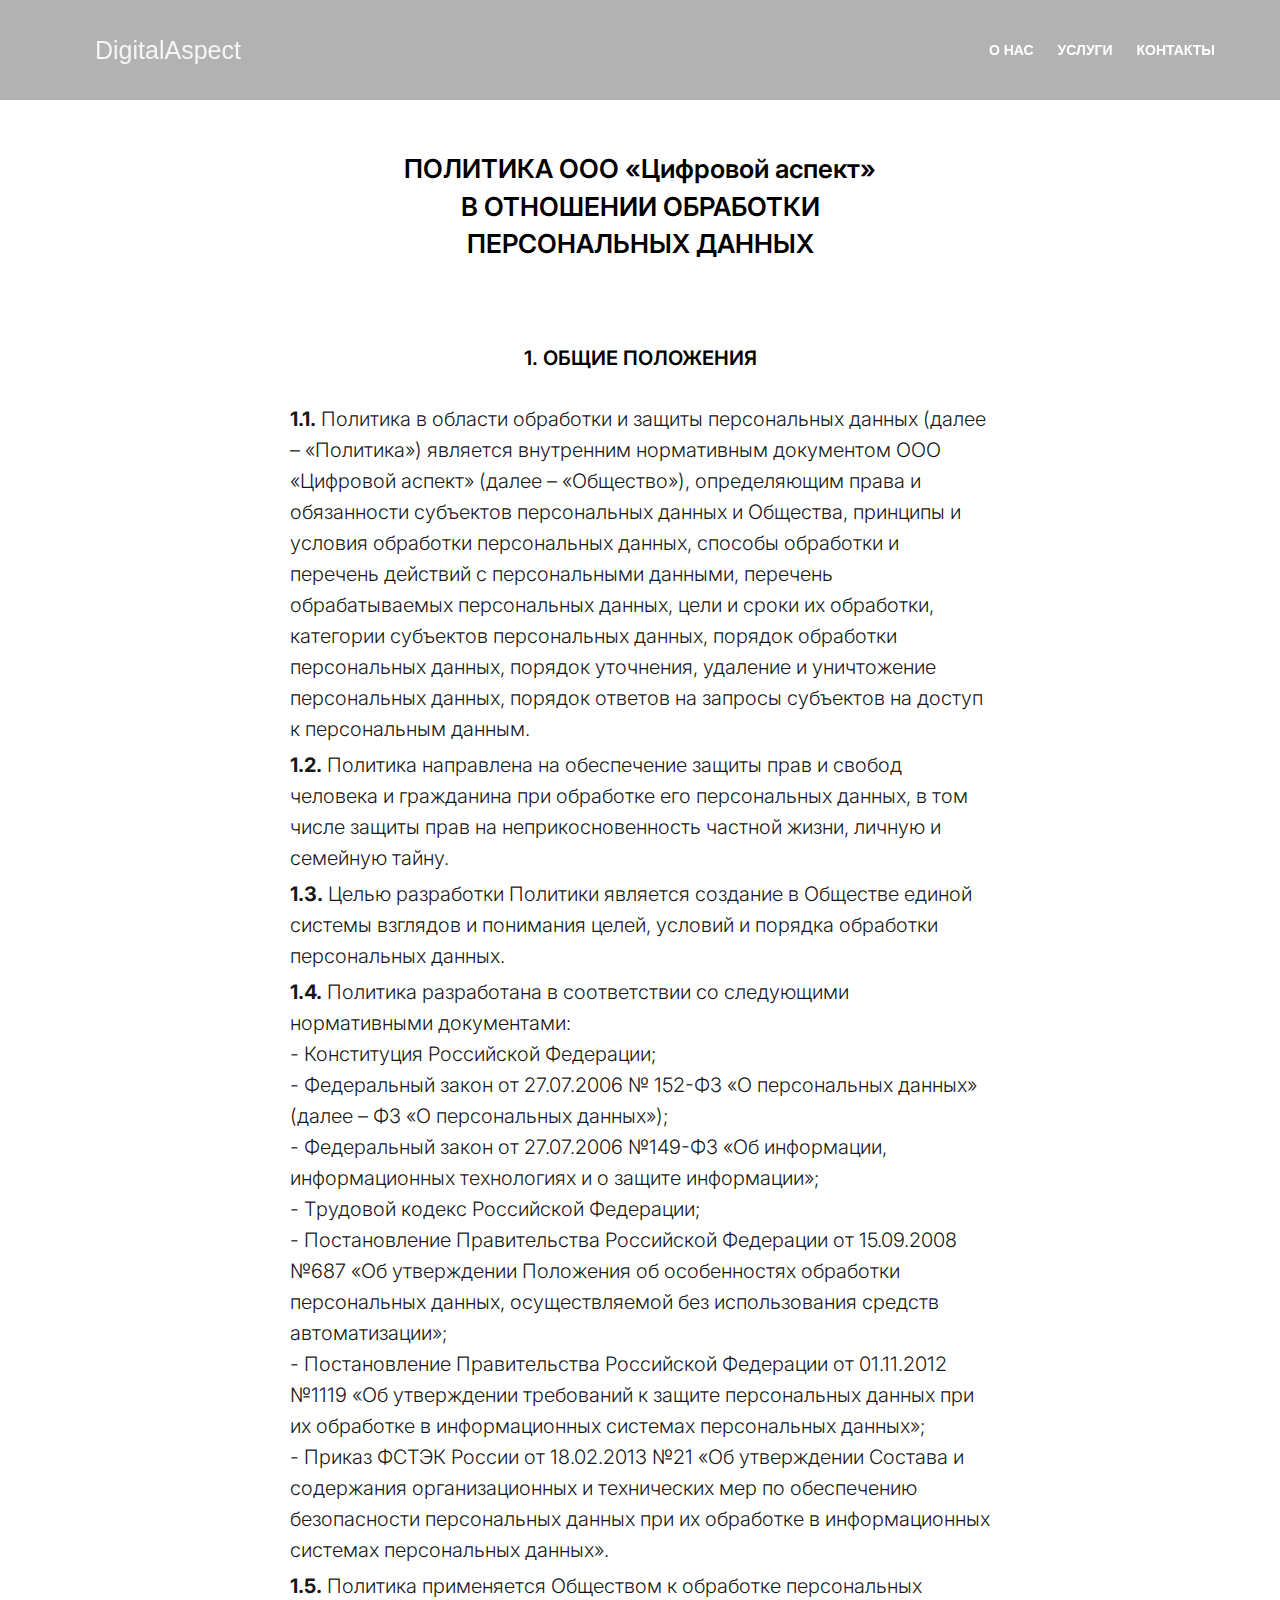
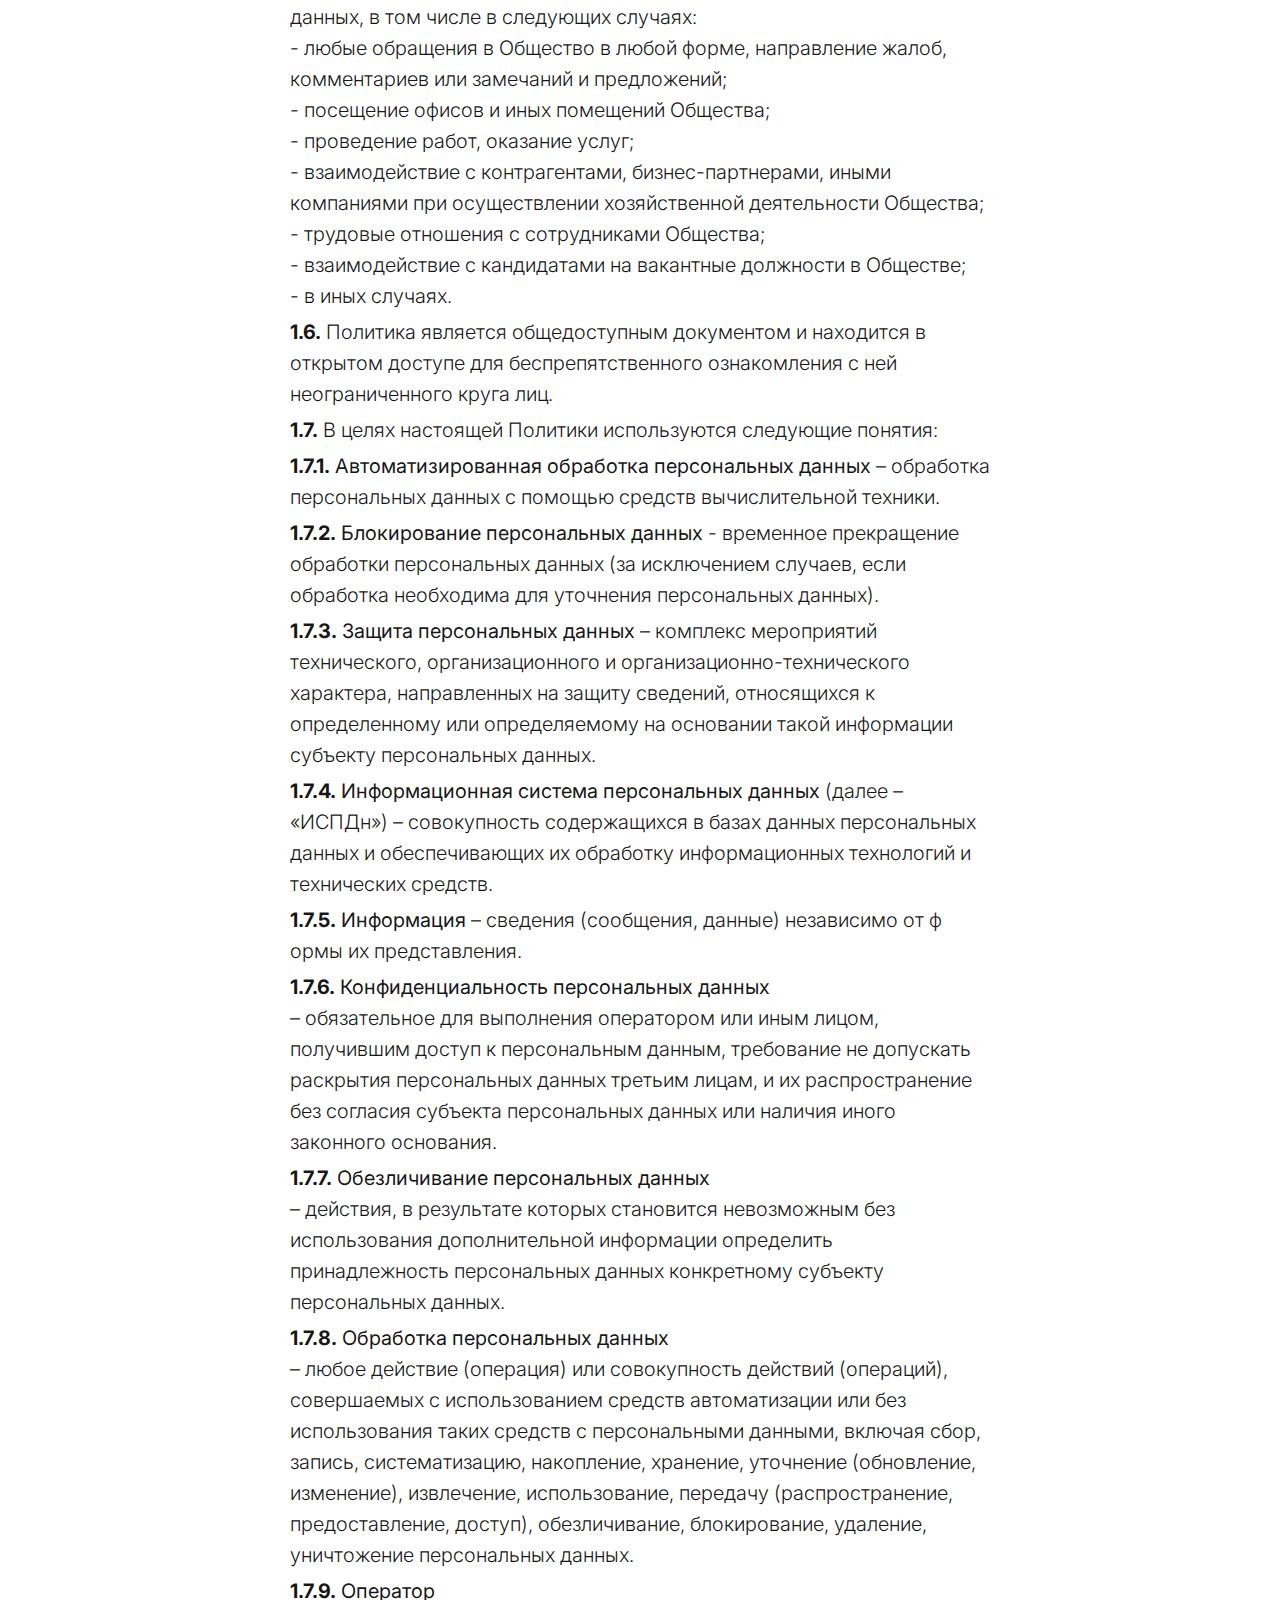
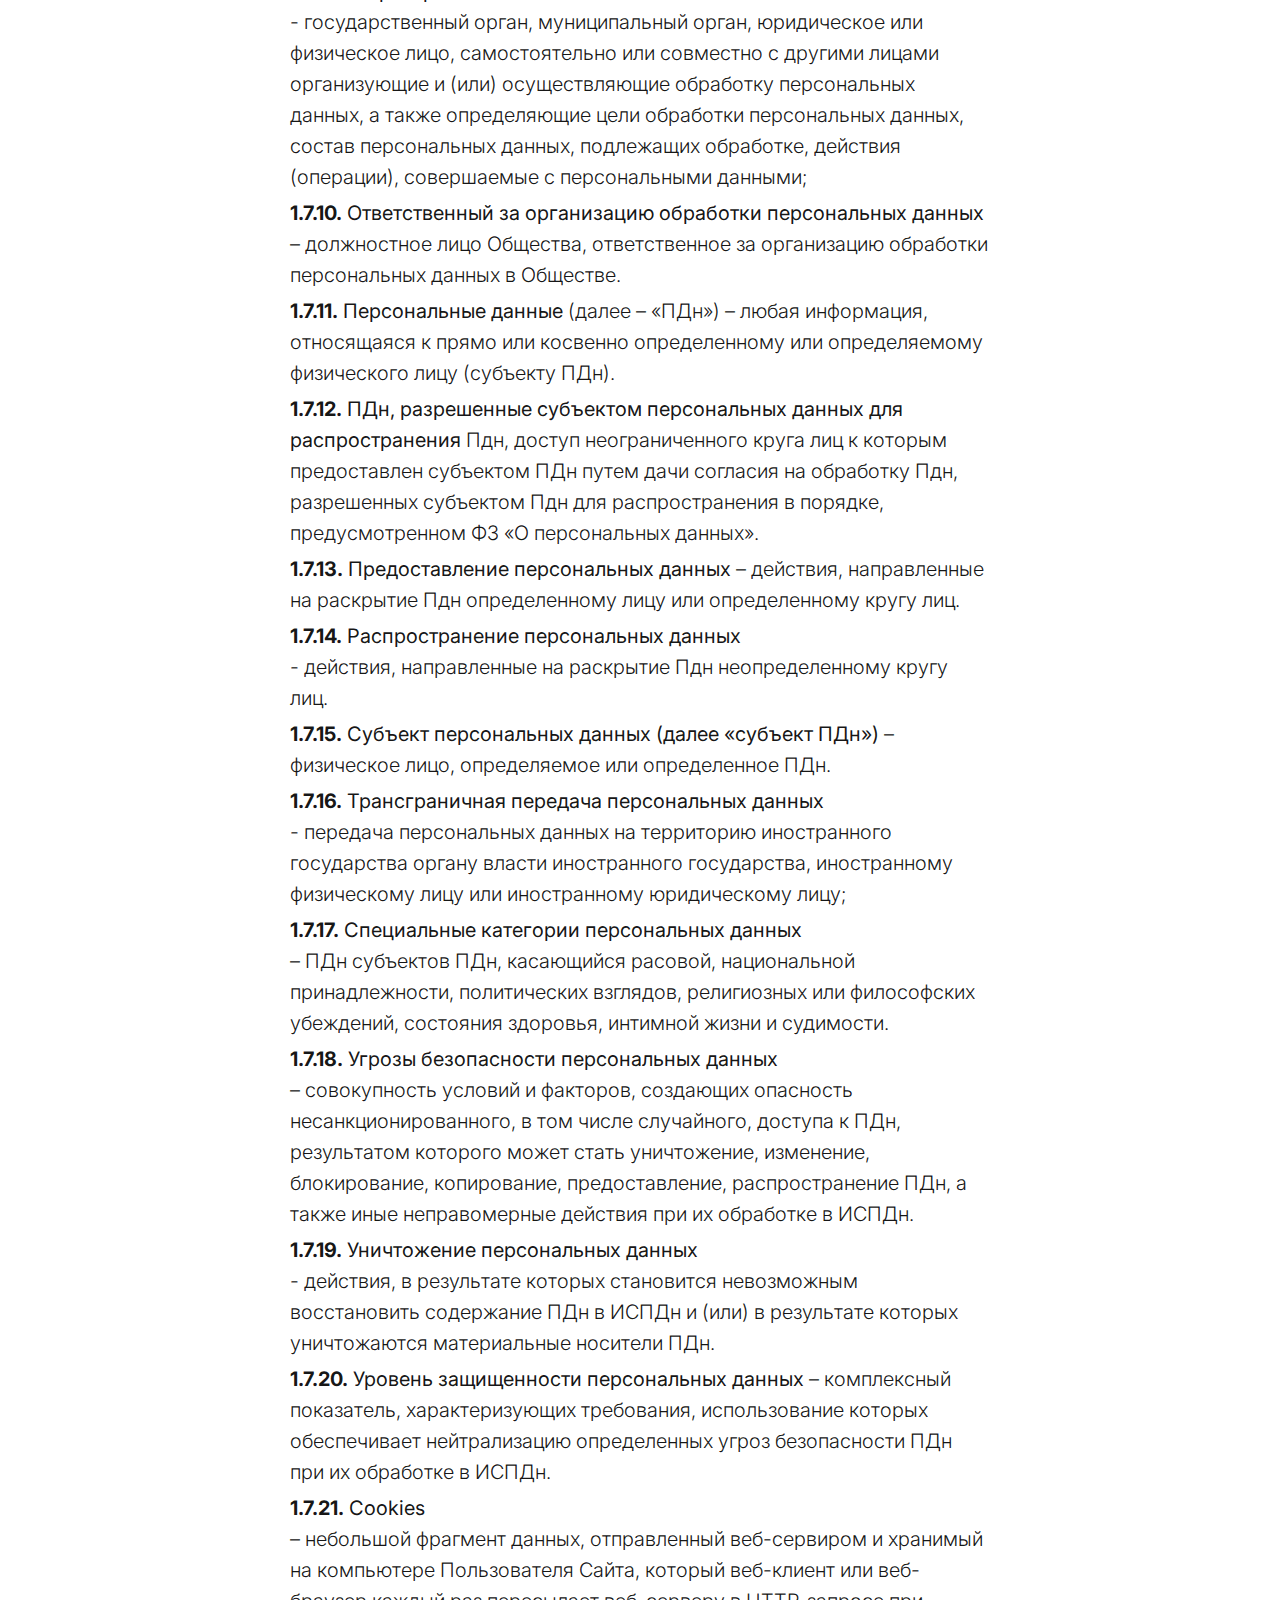
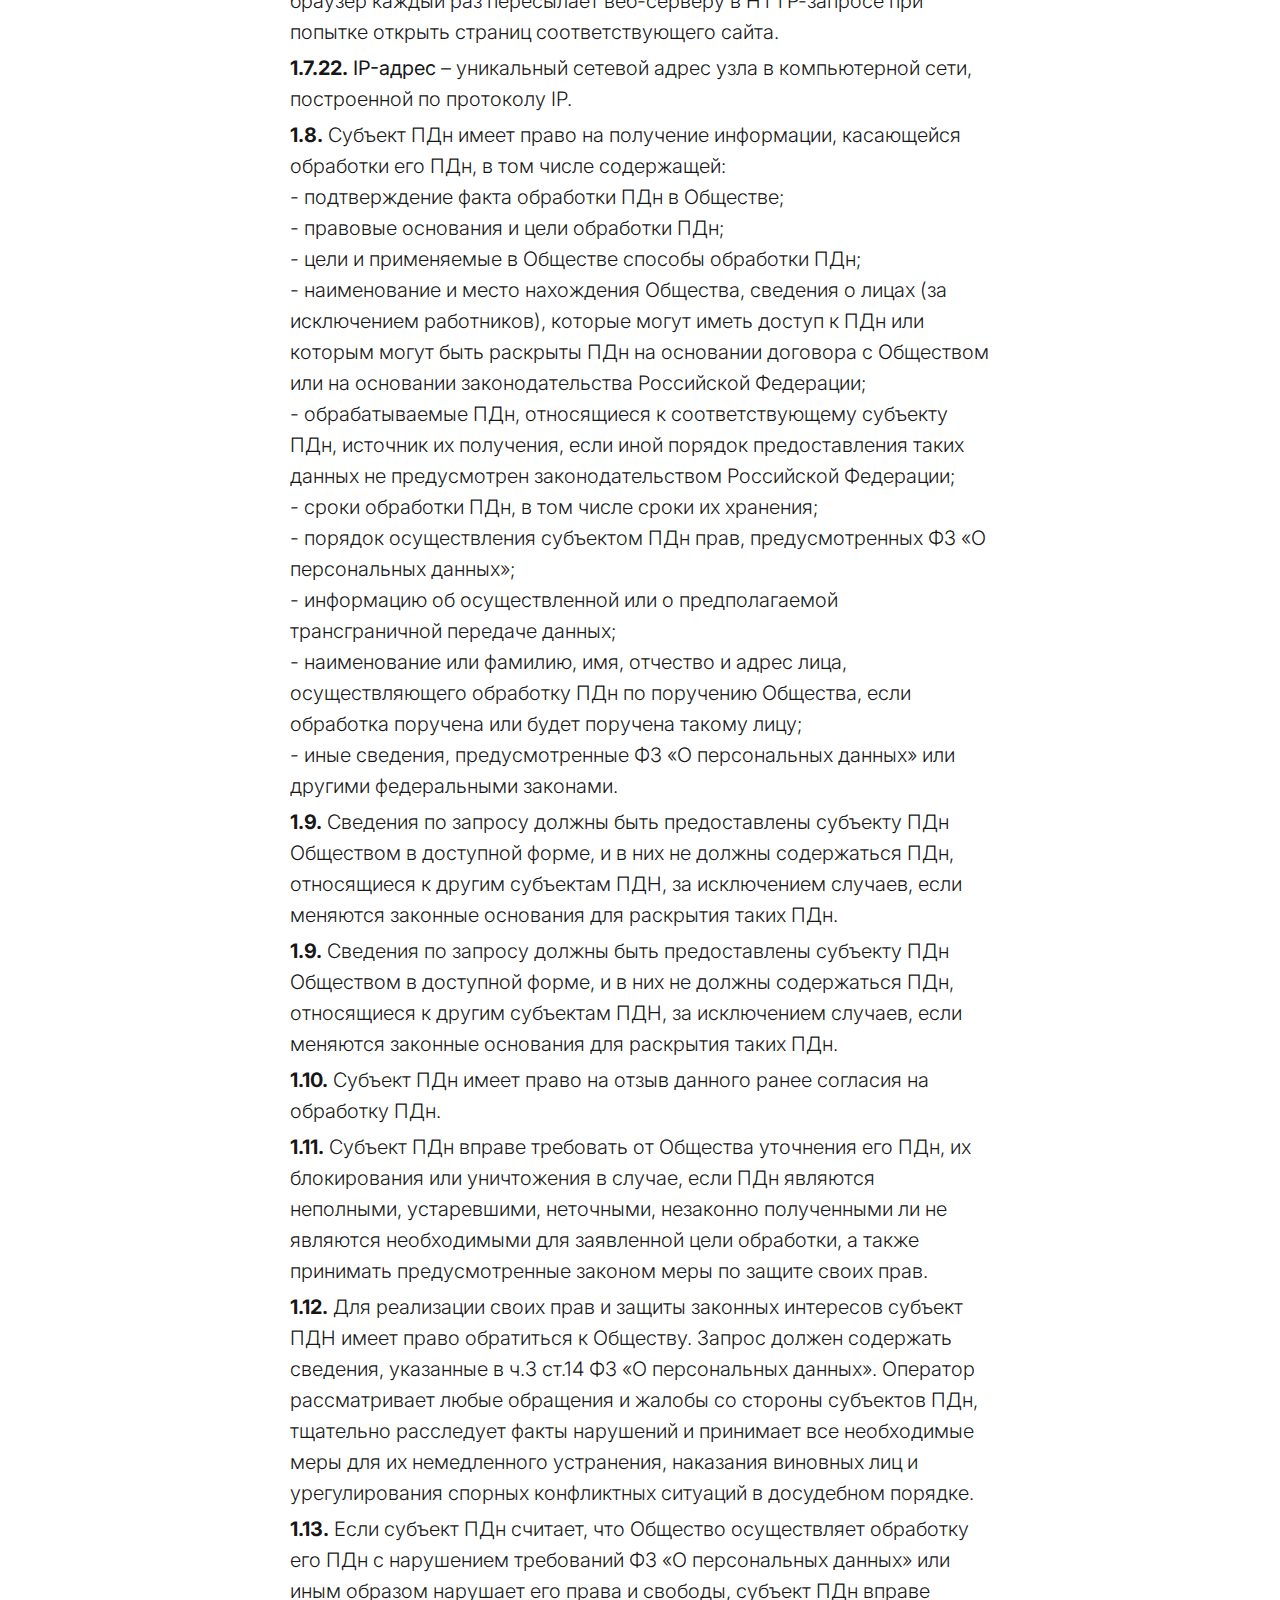
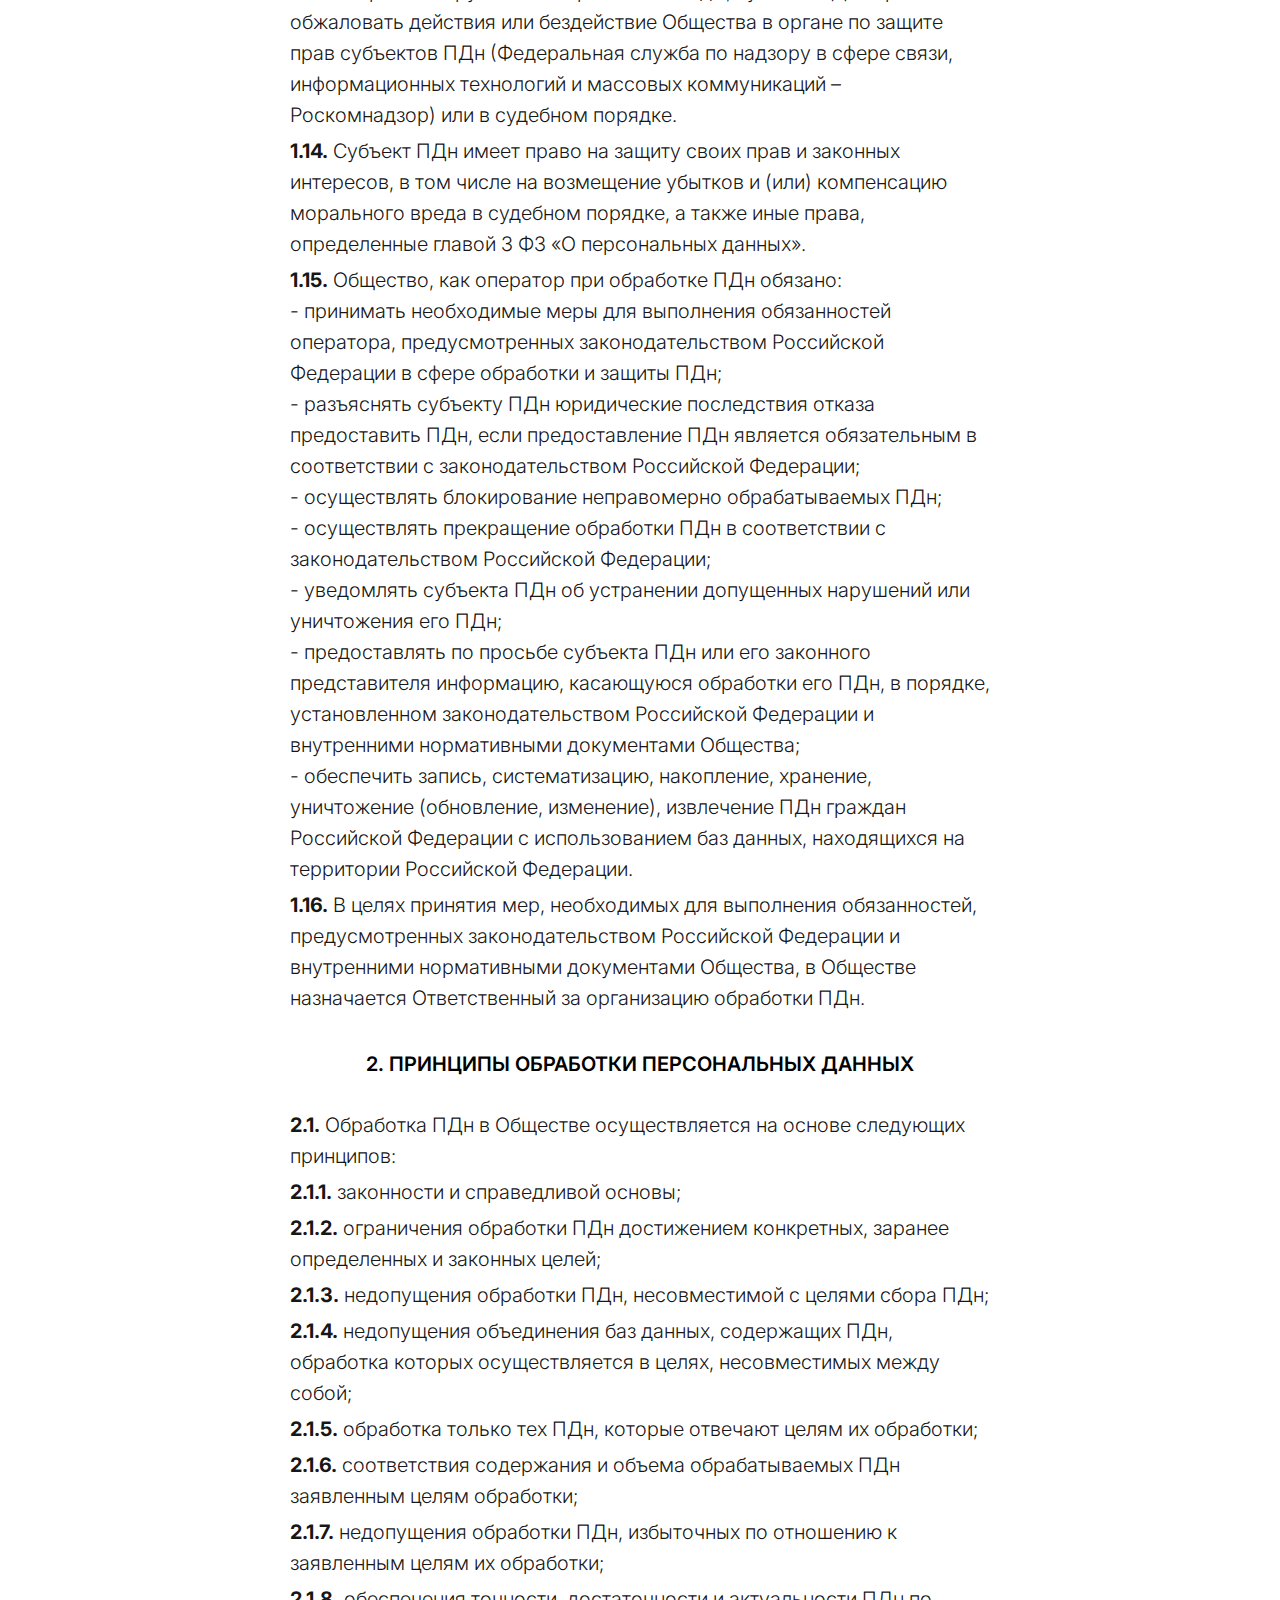
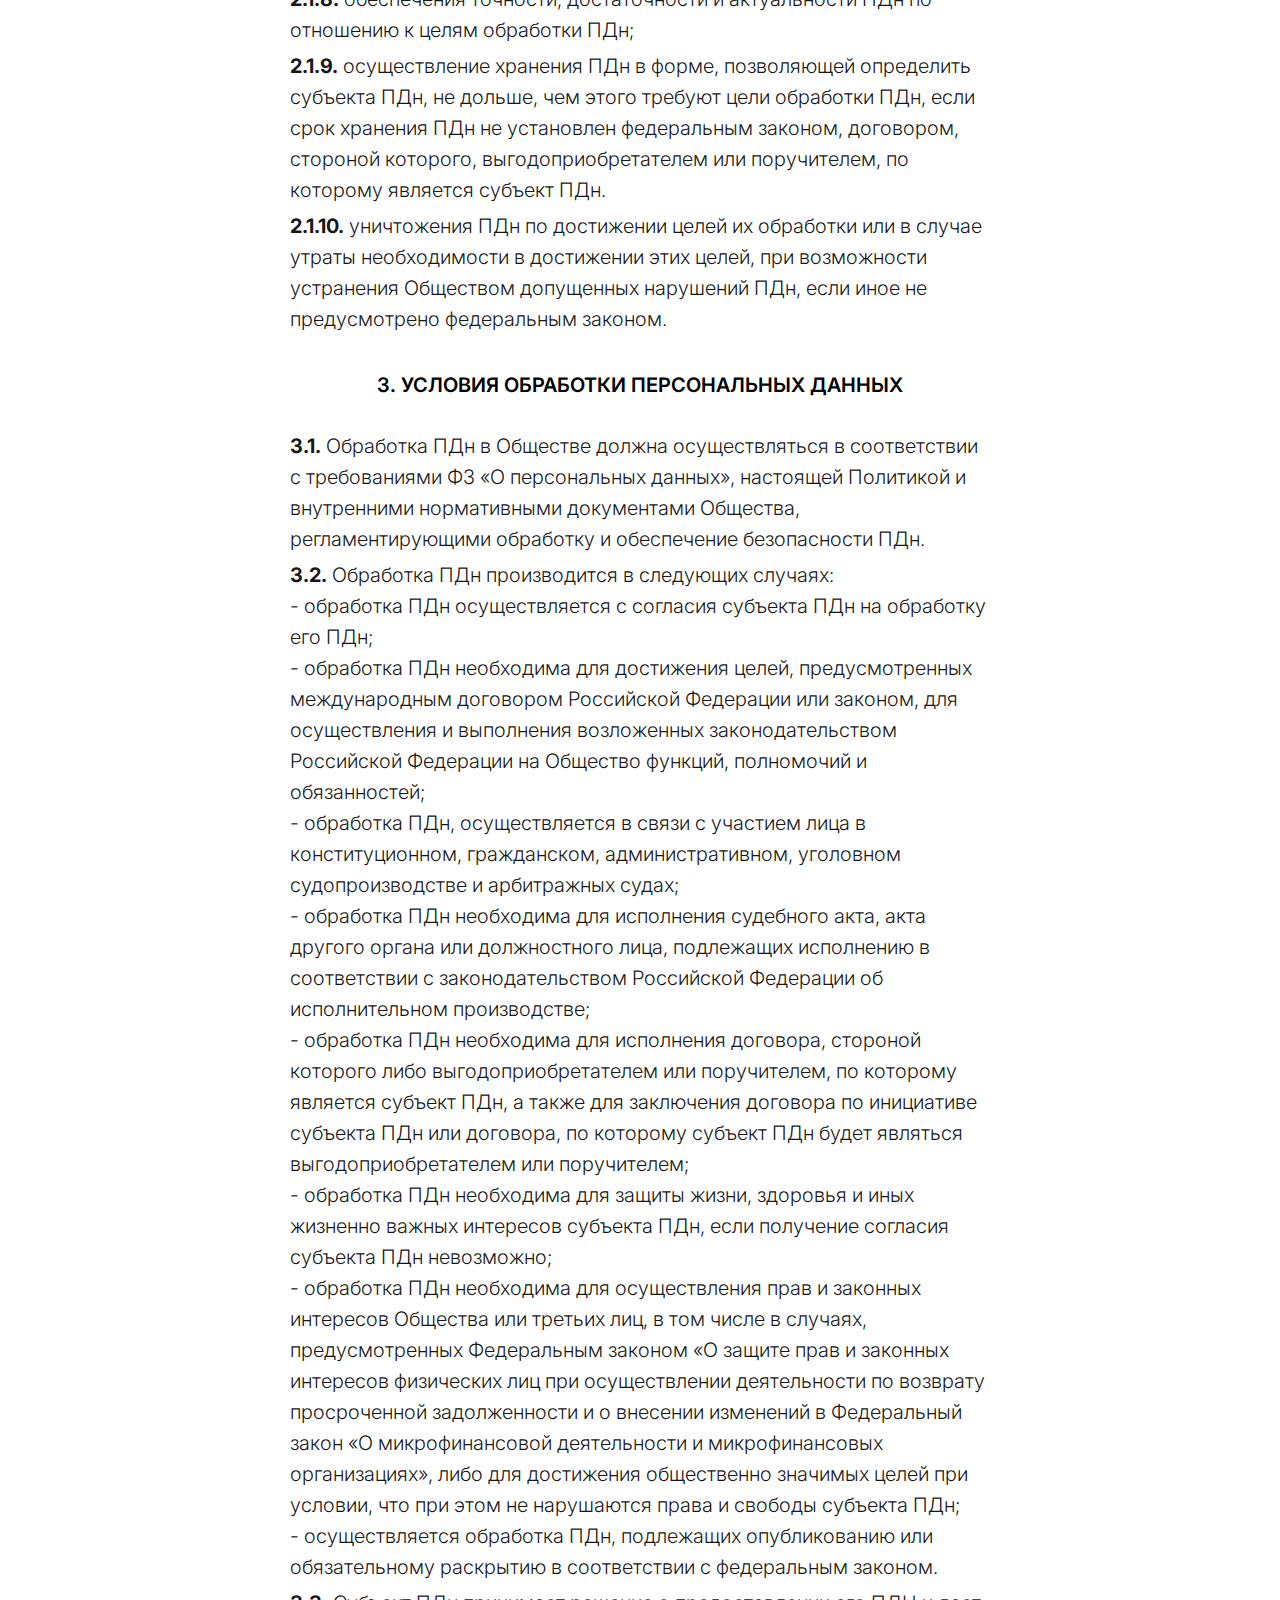
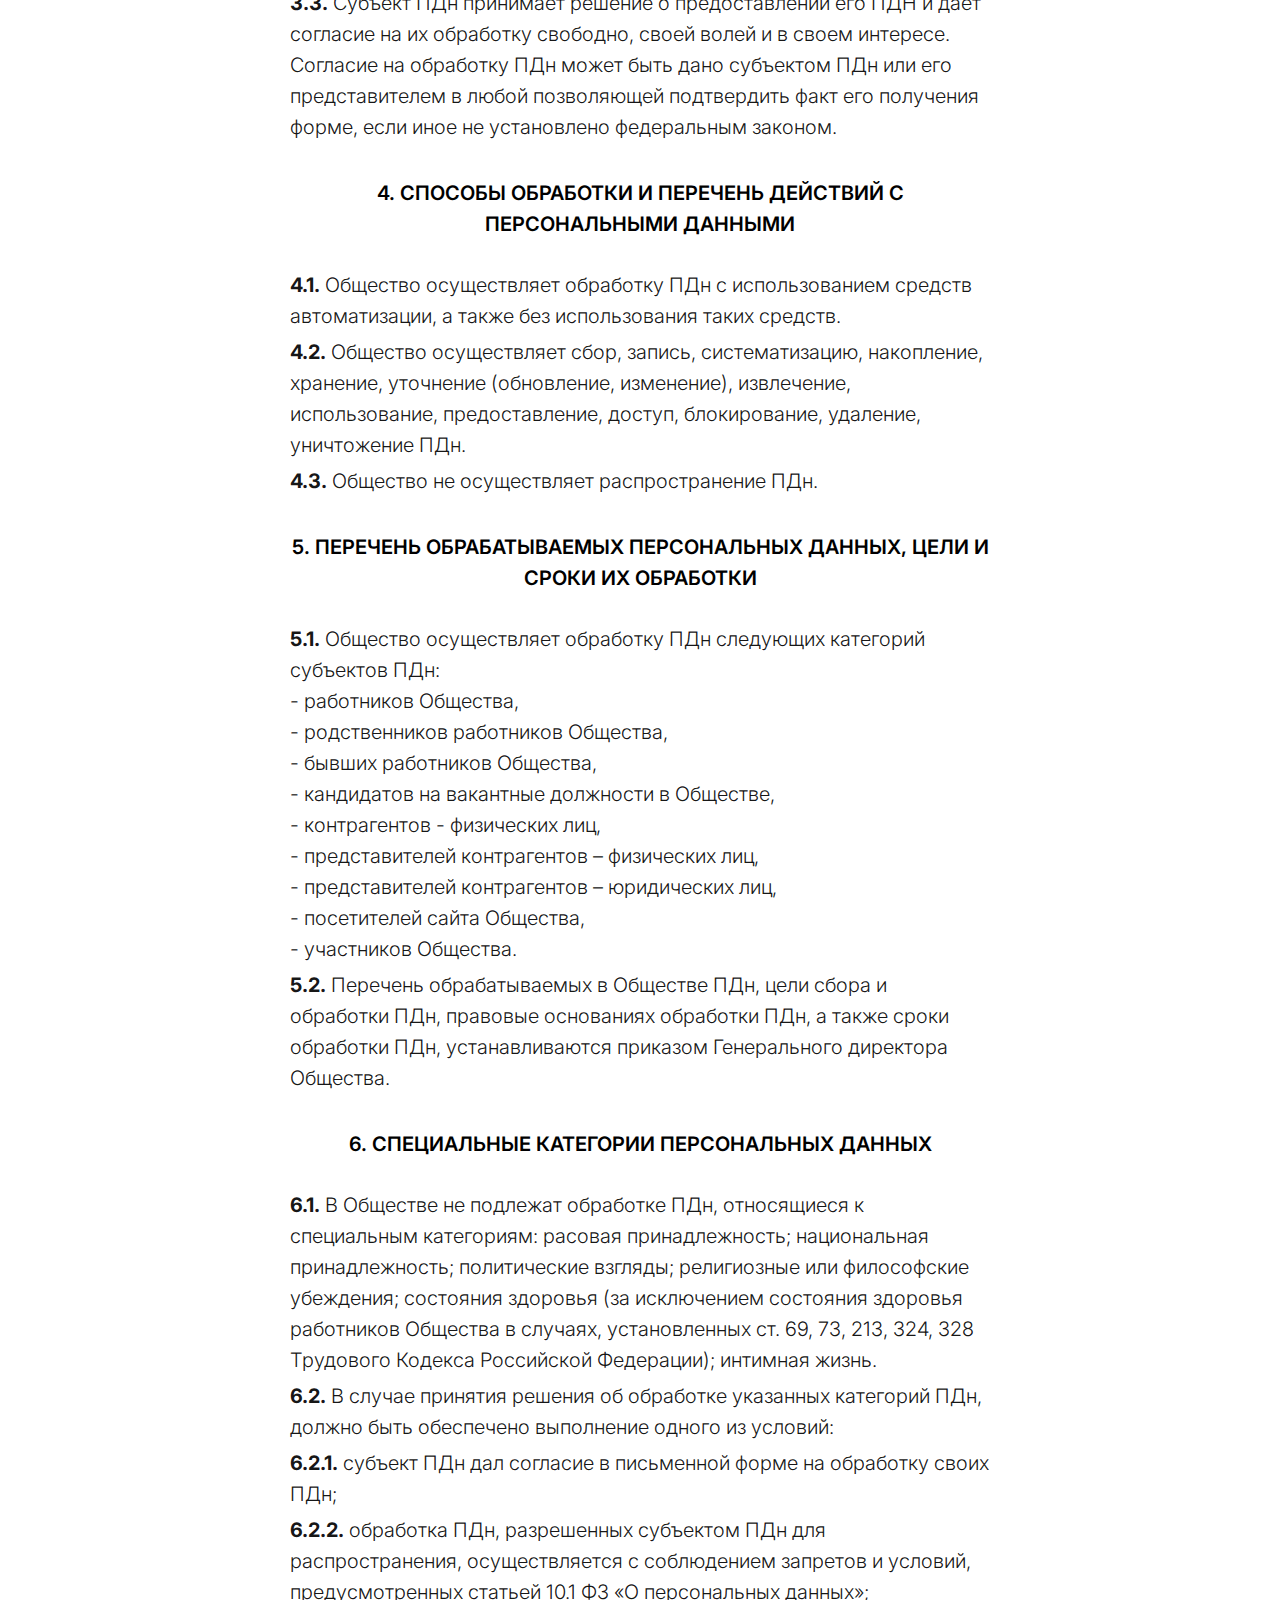
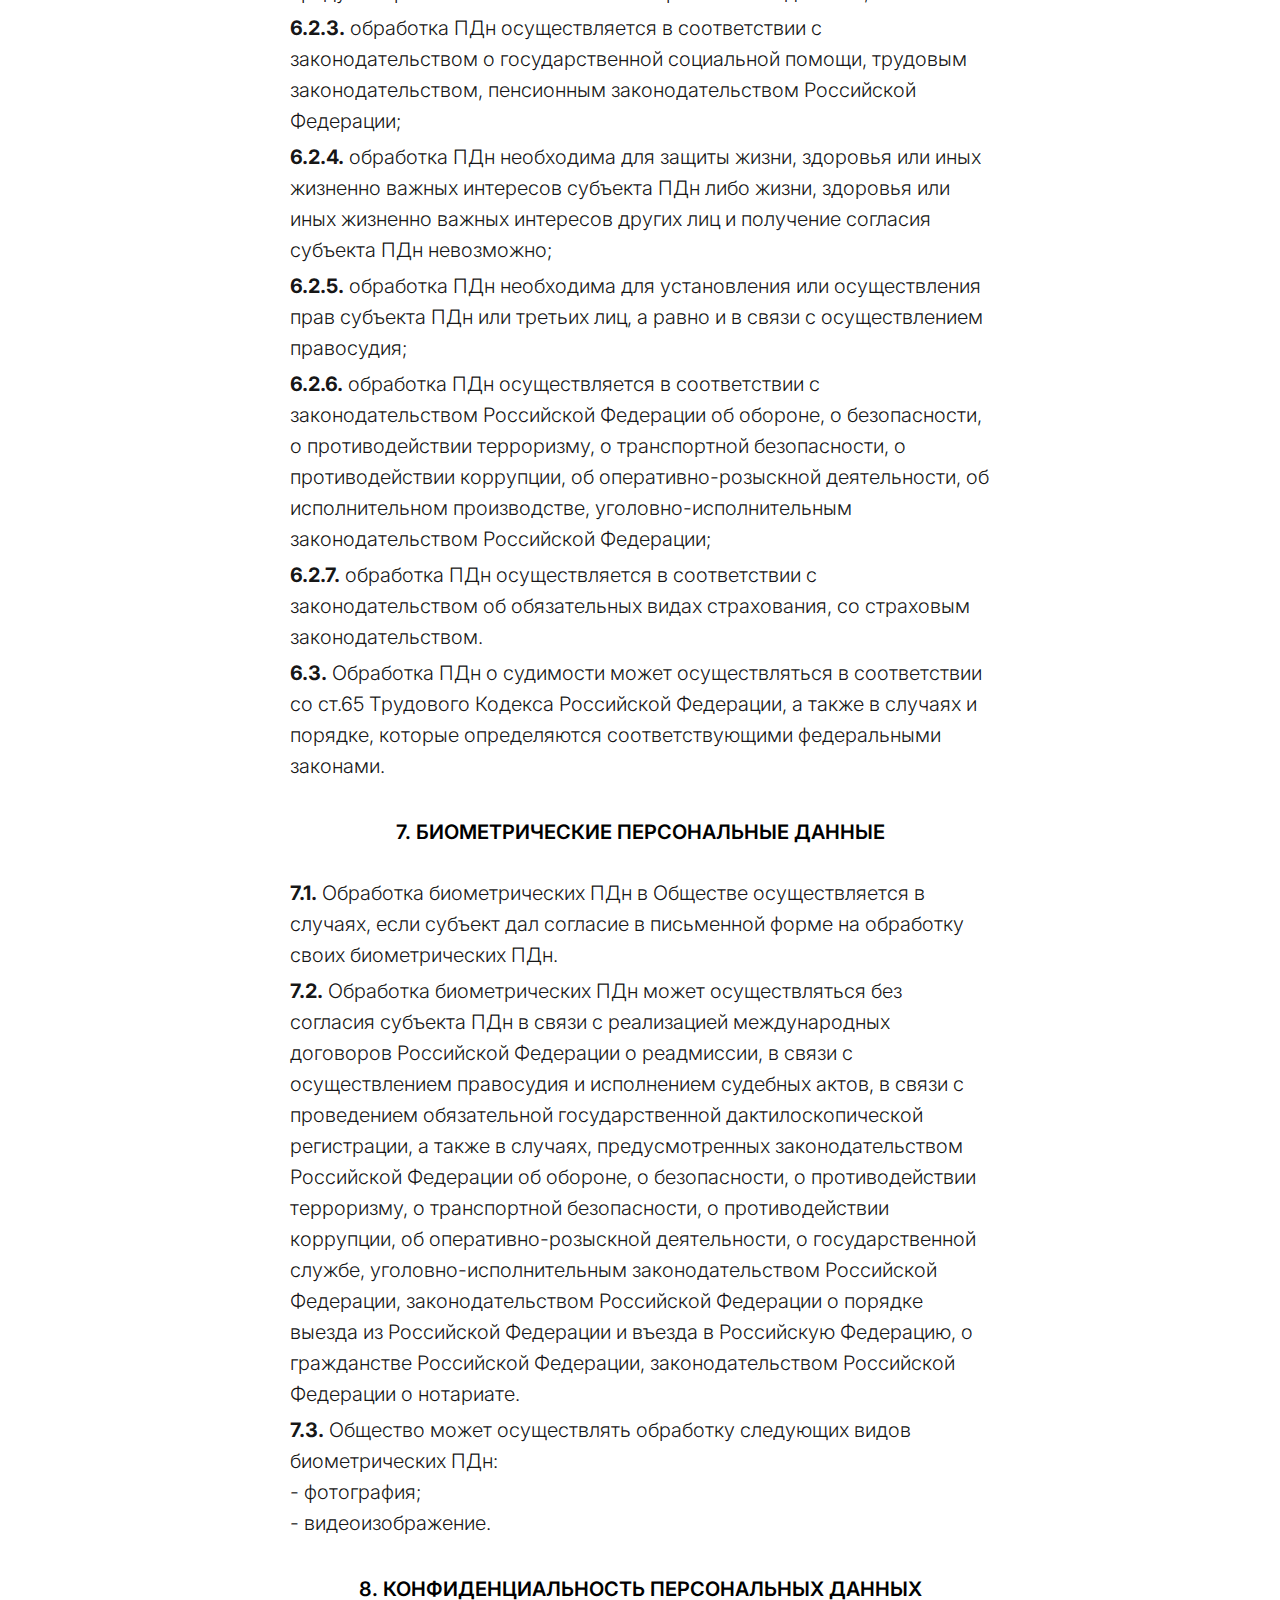
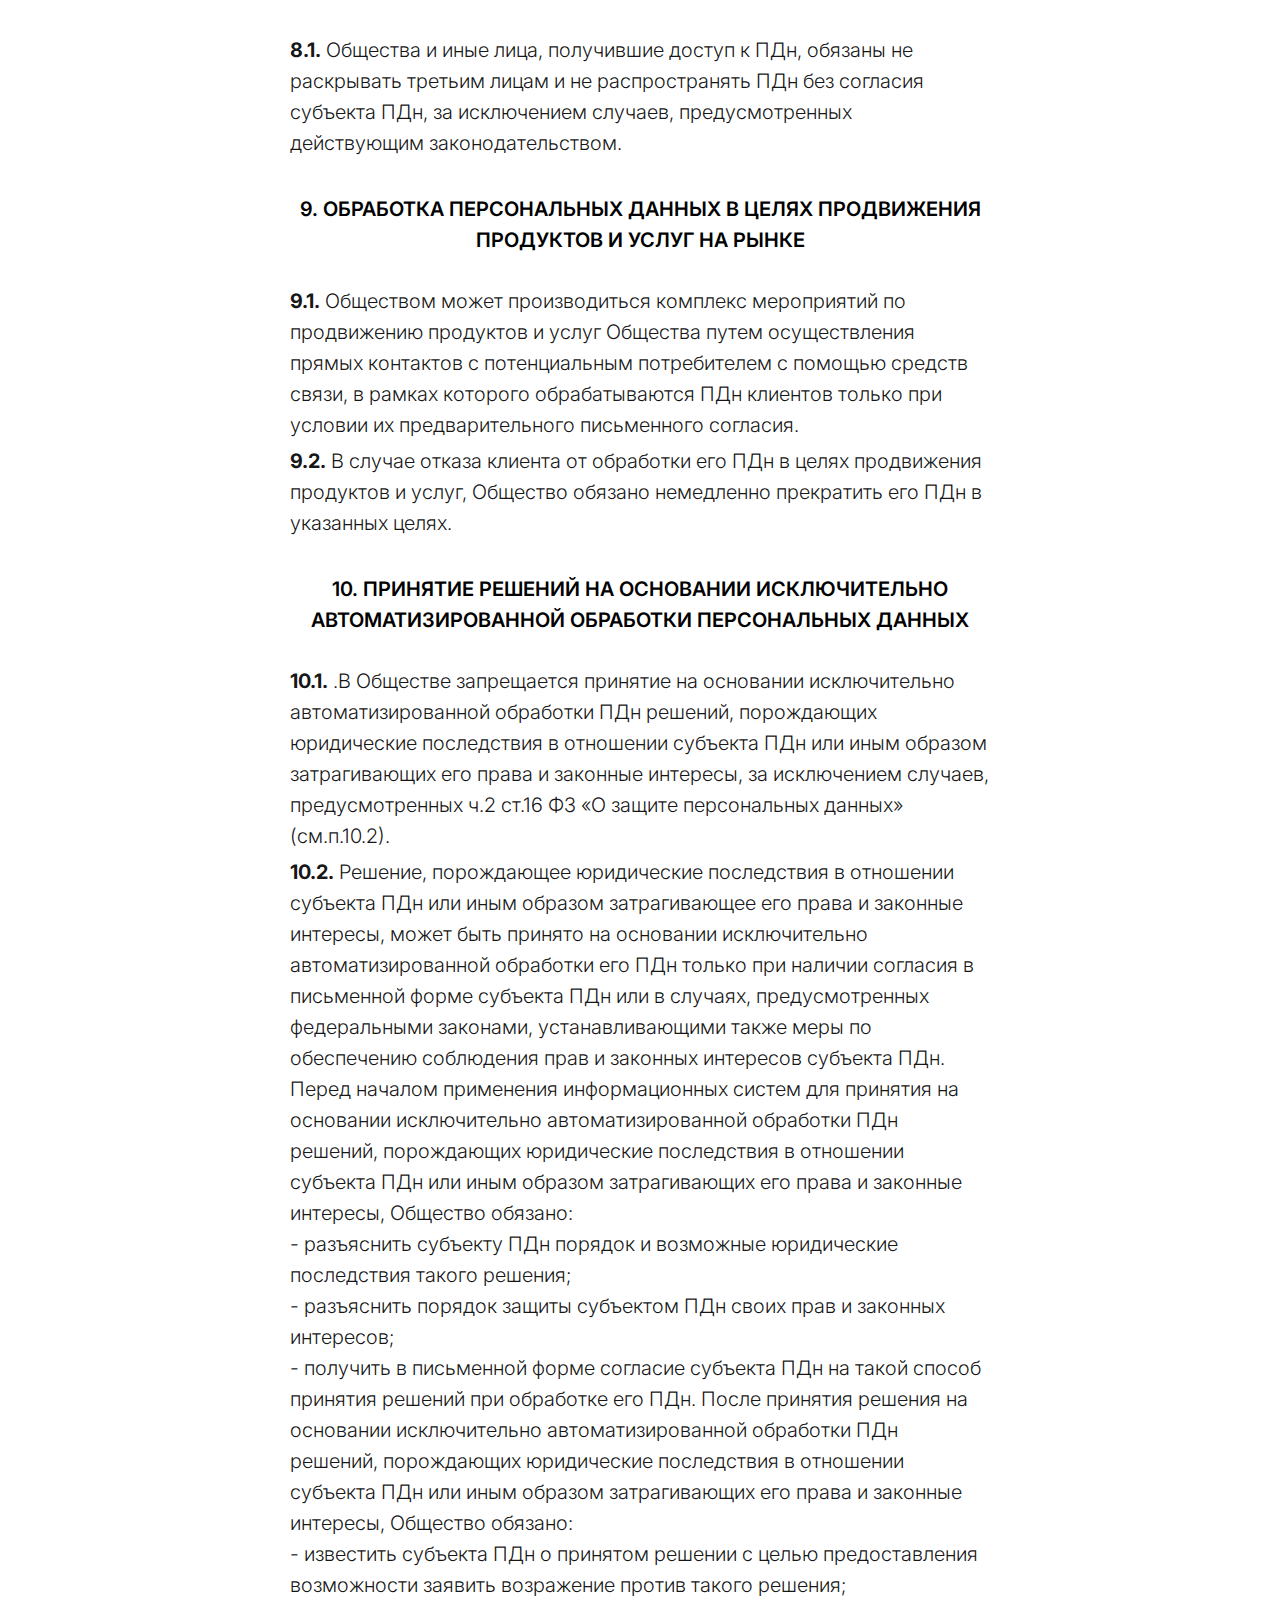
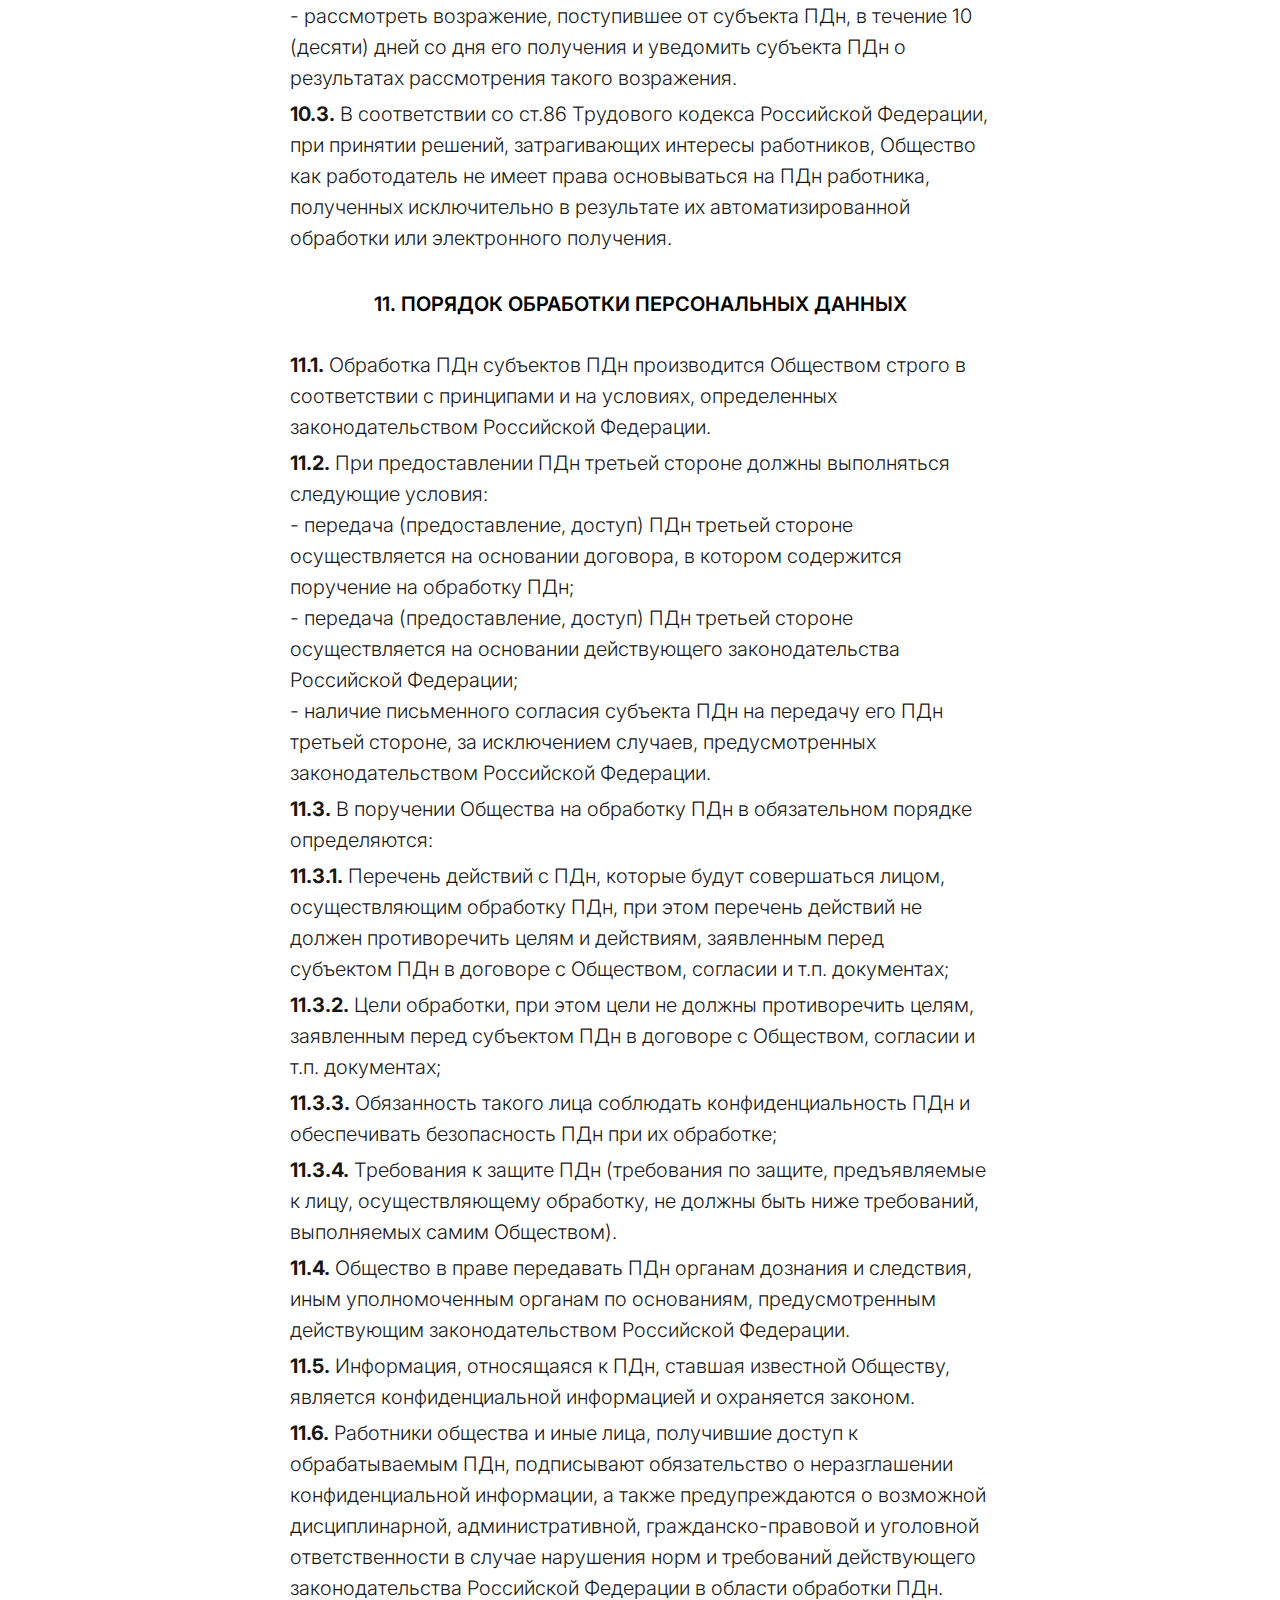
==== commit c60d0e79: "fixed" ====
--- a/privacy.html
+++ b/privacy.html
@@ -8,25 +8,25 @@
     <link rel="preconnect" href="https://fonts.gstatic.com" crossorigin>
     <link href="https://fonts.googleapis.com/css2?family=Inter:wght@100..900&display=swap" rel="stylesheet">
     <link rel="stylesheet" href="style.css">
-    <link rel="stylesheet" href="stylePrivacy.css">
+    <!-- jquery CDN GOOGLE -->
 
     <title>Privacy</title>
 </head>
 
 <body>
-    <header class="header" id="header">
+    <header class="header">
         <div class="container">
             <div class="header__inner">
-                <div class="header__logo" data-scroll="#intro">
+                <div class="header__logo">
                     <!-- <div class="logo__name"> -->
                     DigitalAspect
                     <!-- </div> -->
                 </div>
 
-                <nav class="nav" id="nav">
-                    <a href="#" class="nav__link" data-scroll="#ourmission">О нас</a>
-                    <a href="#" class="nav__link" data-scroll="#services">Услуги</a>
-                    <a href="#" class="nav__link" data-scroll="#contacts">Контакты</a>
+                <nav class="nav">
+                    <a href="index.html" class="nav__link">О нас</a>
+                    <a href="index.html" class="nav__link">Услуги</a>
+                    <a href="index.html" class="nav__link">Контакты</a>
                 </nav>
 
                 <!-- Бургер меню -->
@@ -136,22 +136,22 @@
                     </p>
                     <p class="content__text"><strong class="numeric">1.7.5.</strong>
                         <strong>Информация</strong>
-                        – сведения (сообщения, данные) независимо от формы их представления.
+                        – сведения (сообщения, данные) независимо от ф<br>ормы их представления.
                     </p>
                     <p class="content__text"><strong class="numeric">1.7.6.</strong>
-                        <strong>Конфиденциальность персональных данных</strong>
+                        <strong>Конфиденциальность персональных данных</strong><br>
                         – обязательное для выполнения оператором или иным лицом, получившим доступ к персональным
                         данным, требование не допускать раскрытия персональных данных третьим лицам, и их
                         распространение без согласия субъекта персональных данных или наличия иного законного основания.
                     </p>
                     <p class="content__text"><strong class="numeric">1.7.7.</strong>
-                        <strong>Обезличивание персональных данных</strong>
+                        <strong>Обезличивание персональных данных</strong><br>
                         – действия, в результате которых становится невозможным без использования дополнительной
                         информации определить принадлежность персональных данных конкретному субъекту персональных
                         данных.
                     </p>
                     <p class="content__text"><strong class="numeric">1.7.8.</strong>
-                        <strong>Обработка персональных данных</strong>
+                        <strong>Обработка персональных данных</strong><br>
                         – любое действие (операция) или совокупность действий (операций), совершаемых с использованием
                         средств автоматизации или без использования таких средств с персональными данными, включая сбор,
                         запись, систематизацию, накопление, хранение, уточнение (обновление, изменение), извлечение,
@@ -159,7 +159,7 @@
                         удаление, уничтожение персональных данных.
                     </p>
                     <p class="content__text"><strong class="numeric">1.7.9.</strong>
-                        <strong>Оператор </strong>
+                        <strong>Оператор </strong><br>
                         - государственный орган, муниципальный орган, юридическое или физическое лицо, самостоятельно
                         или совместно с другими лицами организующие и (или) осуществляющие обработку персональных
                         данных, а также определяющие цели обработки персональных данных, состав персональных данных,
@@ -186,7 +186,7 @@
                         – действия, направленные на раскрытие Пдн определенному лицу или определенному кругу лиц.
                     </p>
                     <p class="content__text"><strong class="numeric">1.7.14.</strong>
-                        <strong>Распространение персональных данных</strong>
+                        <strong>Распространение персональных данных</strong><br>
                         - действия, направленные на раскрытие Пдн неопределенному кругу лиц.
                     </p>
                     <p class="content__text"><strong class="numeric">1.7.15.</strong>
@@ -194,24 +194,24 @@
                         – физическое лицо, определяемое или определенное ПДн.
                     </p>
                     <p class="content__text"><strong class="numeric">1.7.16.</strong>
-                        <strong>Трансграничная передача персональных данных</strong>
+                        <strong>Трансграничная передача персональных данных</strong><br>
                         - передача персональных данных на территорию иностранного государства органу власти иностранного
                         государства, иностранному физическому лицу или иностранному юридическому лицу;
                     </p>
                     <p class="content__text"><strong class="numeric">1.7.17.</strong>
-                        <strong>Специальные категории персональных данных</strong>
+                        <strong>Специальные категории персональных данных</strong><br>
                         – ПДн субъектов ПДн, касающийся расовой, национальной принадлежности, политических взглядов,
                         религиозных или философских убеждений, состояния здоровья, интимной жизни и судимости.
                     </p>
                     <p class="content__text"><strong class="numeric">1.7.18.</strong>
-                        <strong>Угрозы безопасности персональных данных</strong>
+                        <strong>Угрозы безопасности персональных данных</strong><br>
                         – совокупность условий и факторов, создающих опасность несанкционированного, в том числе
                         случайного, доступа к ПДн, результатом которого может стать уничтожение, изменение,
                         блокирование, копирование, предоставление, распространение ПДн, а также иные неправомерные
                         действия при их обработке в ИСПДн.
                     </p>
                     <p class="content__text"><strong class="numeric">1.7.19.</strong>
-                        <strong>Уничтожение персональных данных</strong>
+                        <strong>Уничтожение персональных данных</strong><br>
                         - действия, в результате которых становится невозможным восстановить содержание ПДн в ИСПДн и
                         (или) в результате которых уничтожаются материальные носители ПДн.
                     </p>
@@ -221,7 +221,7 @@
                         нейтрализацию определенных угроз безопасности ПДн при их обработке в ИСПДн.
                     </p>
                     <p class="content__text"><strong class="numeric">1.7.21.</strong>
-                        <strong>Cookies</strong>
+                        <strong>Cookies</strong><br>
                         – небольшой фрагмент данных, отправленный веб-сервиром и хранимый на компьютере Пользователя
                         Сайта, который веб-клиент или веб-браузер каждый раз пересылает веб-серверу в НТТР-запросе при
                         попытке открыть страниц соответствующего сайта.
@@ -232,7 +232,7 @@
                     </p>
                     <p class="content__text"><strong class="numeric">1.8.</strong>
                         Субъект ПДн имеет право на получение информации, касающейся обработки его ПДн, в том числе
-                        содержащей:
+                        содержащей:<br>
                         - подтверждение факта обработки ПДн в Обществе;<br>
                         - правовые основания и цели обработки ПДн;<br>
                         - цели и применяемые в Обществе способы обработки ПДн;<br>
@@ -353,11 +353,490 @@
                     </p>
 
                     <p class="privacy-title">3. УСЛОВИЯ ОБРАБОТКИ ПЕРСОНАЛЬНЫХ ДАННЫХ</p>
+                    <p class="content__text"><strong class="numeric">3.1.</strong>
+                        Обработка ПДн в Обществе должна осуществляться в соответствии с требованиями ФЗ «О персональных
+                        данных», настоящей Политикой и внутренними нормативными документами Общества, регламентирующими
+                        обработку и обеспечение безопасности ПДн.
+                    </p>
+                    <p class="content__text"><strong class="numeric">3.2.</strong>
+                        Обработка ПДн производится в следующих случаях:<br>
+                        - обработка ПДн осуществляется с согласия субъекта ПДн на обработку его ПДн;<br>
+                        - обработка ПДн необходима для достижения целей, предусмотренных международным договором
+                        Российской Федерации или законом, для осуществления и выполнения возложенных законодательством
+                        Российской Федерации на Общество функций, полномочий и обязанностей;<br>
+                        - обработка ПДн, осуществляется в связи с участием лица в конституционном, гражданском,
+                        административном, уголовном судопроизводстве и арбитражных судах;<br>
+                        - обработка ПДн необходима для исполнения судебного акта, акта другого органа или должностного
+                        лица, подлежащих исполнению в соответствии с законодательством Российской Федерации об
+                        исполнительном производстве;<br>
+                        - обработка ПДн необходима для исполнения договора, стороной которого либо выгодоприобретателем
+                        или поручителем, по которому является субъект ПДн, а также для заключения договора по инициативе
+                        субъекта ПДн или договора, по которому субъект ПДн будет являться выгодоприобретателем или
+                        поручителем;<br>
+                        - обработка ПДн необходима для защиты жизни, здоровья и иных жизненно важных интересов субъекта
+                        ПДн, если получение согласия субъекта ПДн невозможно;<br>
+                        - обработка ПДн необходима для осуществления прав и законных интересов Общества или третьих лиц,
+                        в том числе в случаях, предусмотренных Федеральным законом «О защите прав и законных интересов
+                        физических лиц при осуществлении деятельности по возврату просроченной задолженности и о
+                        внесении изменений в Федеральный закон «О микрофинансовой деятельности и микрофинансовых
+                        организациях», либо для достижения общественно значимых целей при условии, что при этом не
+                        нарушаются права и свободы субъекта ПДн;<br>
+                        - осуществляется обработка ПДн, подлежащих опубликованию или обязательному раскрытию в
+                        соответствии с федеральным законом.<br>
+                    </p>
+                    <p class="content__text"><strong class="numeric">3.3.</strong>
+                        Субъект ПДн принимает решение о предоставлении его ПДН и дает согласие на их обработку свободно,
+                        своей волей и в своем интересе. Согласие на обработку ПДн может быть дано субъектом ПДн или его
+                        представителем в любой позволяющей подтвердить факт его получения форме, если иное не
+                        установлено федеральным законом.
+                    </p>
+                    <p class="privacy-title">4. СПОСОБЫ ОБРАБОТКИ И ПЕРЕЧЕНЬ ДЕЙСТВИЙ С ПЕРСОНАЛЬНЫМИ ДАННЫМИ</p>
+                    <p class="content__text"><strong class="numeric">4.1.</strong>
+                        Общество осуществляет обработку ПДн с использованием средств автоматизации, а также без
+                        использования таких средств.
+                    </p>
+                    <p class="content__text"><strong class="numeric">4.2.</strong>
+                        Общество осуществляет сбор, запись, систематизацию, накопление, хранение, уточнение (обновление,
+                        изменение), извлечение, использование, предоставление, доступ, блокирование, удаление,
+                        уничтожение ПДн.
+                    </p>
+                    <p class="content__text"><strong class="numeric">4.3.</strong>
+                        Общество не осуществляет распространение ПДн.
+                    </p>
+                    <p class="privacy-title">5. ПЕРЕЧЕНЬ ОБРАБАТЫВАЕМЫХ ПЕРСОНАЛЬНЫХ ДАННЫХ, ЦЕЛИ И СРОКИ ИХ ОБРАБОТКИ
+                    </p>
+                    <p class="content__text"><strong class="numeric">5.1.</strong>
+                        Общество осуществляет обработку ПДн следующих категорий субъектов ПДн: <br>
+                        - работников Общества,<br>
+                        - родственников работников Общества,<br>
+                        - бывших работников Общества,<br>
+                        - кандидатов на вакантные должности в Обществе,<br>
+                        - контрагентов - физических лиц,<br>
+                        - представителей контрагентов – физических лиц,<br>
+                        - представителей контрагентов – юридических лиц,<br>
+                        - посетителей сайта Общества,<br>
+                        - участников Общества.<br>
+                    </p>
+                    <p class="content__text"><strong class="numeric">5.2.</strong>
+                        Перечень обрабатываемых в Обществе ПДн, цели сбора и обработки ПДн, правовые основаниях
+                        обработки ПДн, а также сроки обработки ПДн, устанавливаются приказом Генерального директора
+                        Общества.
+                    </p>
+                    <p class="privacy-title">6. СПЕЦИАЛЬНЫЕ КАТЕГОРИИ ПЕРСОНАЛЬНЫХ ДАННЫХ
+                    </p>
+                    <p class="content__text"><strong class="numeric">6.1.</strong>
+                        В Обществе не подлежат обработке ПДн, относящиеся к специальным категориям: расовая
+                        принадлежность; национальная принадлежность; политические взгляды; религиозные или философские
+                        убеждения; состояния здоровья (за исключением состояния здоровья работников Общества в случаях,
+                        установленных ст. 69, 73, 213, 324, 328 Трудового Кодекса Российской Федерации); интимная жизнь.
+                    </p>
+                    <p class="content__text"><strong class="numeric">6.2.</strong>
+                        В случае принятия решения об обработке указанных категорий ПДн, должно быть обеспечено
+                        выполнение одного из условий:
+                    </p>
+                    <p class="content__text"><strong class="numeric">6.2.1.</strong>
+                        субъект ПДн дал согласие в письменной форме на обработку своих ПДн;
+                    </p>
+                    <p class="content__text"><strong class="numeric">6.2.2.</strong>
+                        обработка ПДн, разрешенных субъектом ПДн для распространения, осуществляется с соблюдением
+                        запретов и условий, предусмотренных статьей 10.1 ФЗ «О персональных данных»;
+                    </p>
+                    <p class="content__text"><strong class="numeric">6.2.3.</strong>
+                        обработка ПДн осуществляется в соответствии с законодательством о государственной социальной
+                        помощи, трудовым законодательством, пенсионным законодательством Российской Федерации;
+                    </p>
+                    <p class="content__text"><strong class="numeric">6.2.4.</strong>
+                        обработка ПДн необходима для защиты жизни, здоровья или иных жизненно важных интересов субъекта
+                        ПДн либо жизни, здоровья или иных жизненно важных интересов других лиц и получение согласия
+                        субъекта ПДн невозможно;
+                    </p>
+                    <p class="content__text"><strong class="numeric">6.2.5.</strong>
+                        обработка ПДн необходима для установления или осуществления прав субъекта ПДн или третьих лиц, а
+                        равно и в связи с осуществлением правосудия;
+                    </p>
+                    <p class="content__text"><strong class="numeric">6.2.6.</strong>
+                        обработка ПДн осуществляется в соответствии с законодательством Российской Федерации об обороне,
+                        о безопасности, о противодействии терроризму, о транспортной безопасности, о противодействии
+                        коррупции, об оперативно-розыскной деятельности, об исполнительном производстве,
+                        уголовно-исполнительным законодательством Российской Федерации;
+                    </p>
+                    <p class="content__text"><strong class="numeric">6.2.7.</strong>
+                        обработка ПДн осуществляется в соответствии с законодательством об обязательных видах
+                        страхования, со страховым законодательством.
+                    </p>
+                    <p class="content__text"><strong class="numeric">6.3.</strong>
+                        Обработка ПДн о судимости может осуществляться в соответствии со ст.65 Трудового Кодекса
+                        Российской Федерации, а также в случаях и порядке, которые определяются соответствующими
+                        федеральными законами.
+                    </p>
+
+                    <p class="privacy-title">7. БИОМЕТРИЧЕСКИЕ ПЕРСОНАЛЬНЫЕ ДАННЫЕ
+                    </p>
+                    <p class="content__text"><strong class="numeric">7.1.</strong>
+                        Обработка биометрических ПДн в Обществе осуществляется в случаях, если субъект дал согласие в
+                        письменной форме на обработку своих биометрических ПДн.
+                    </p>
+                    <p class="content__text"><strong class="numeric">7.2.</strong>
+                        Обработка биометрических ПДн может осуществляться без согласия субъекта ПДн в связи с
+                        реализацией международных договоров Российской Федерации о реадмиссии, в связи с осуществлением
+                        правосудия и исполнением судебных актов, в связи с проведением обязательной государственной
+                        дактилоскопической регистрации, а также в случаях, предусмотренных законодательством Российской
+                        Федерации об обороне, о безопасности, о противодействии терроризму, о транспортной безопасности,
+                        о противодействии коррупции, об оперативно-розыскной деятельности, о государственной службе,
+                        уголовно-исполнительным законодательством Российской Федерации, законодательством Российской
+                        Федерации о порядке выезда из Российской Федерации и въезда в Российскую Федерацию, о
+                        гражданстве Российской Федерации, законодательством Российской Федерации о нотариате.
+                    </p>
+                    <p class="content__text"><strong class="numeric">7.3.</strong>
+                        Общество может осуществлять обработку следующих видов биометрических ПДн:<br>
+                        - фотография; <br>
+                        - видеоизображение. <br>
+                    </p>
+
+                    <p class="privacy-title">8. КОНФИДЕНЦИАЛЬНОСТЬ ПЕРСОНАЛЬНЫХ ДАННЫХ
+                    </p>
+                    <p class="content__text"><strong class="numeric">8.1.</strong>
+                        Общества и иные лица, получившие доступ к ПДн, обязаны не раскрывать третьим лицам и не
+                        распространять ПДн без согласия субъекта ПДн, за исключением случаев, предусмотренных
+                        действующим законодательством.
+                    </p>
+
+                    <p class="privacy-title">9. ОБРАБОТКА ПЕРСОНАЛЬНЫХ ДАННЫХ
+                        В ЦЕЛЯХ ПРОДВИЖЕНИЯ ПРОДУКТОВ И УСЛУГ НА РЫНКЕ
+                    </p>
+                    <p class="content__text"><strong class="numeric">9.1.</strong>
+                        Обществом может производиться комплекс мероприятий по продвижению продуктов и услуг Общества
+                        путем осуществления прямых контактов с потенциальным потребителем с помощью средств связи, в
+                        рамках которого обрабатываются ПДн клиентов только при условии их предварительного письменного
+                        согласия.
+                    </p>
+                    <p class="content__text"><strong class="numeric">9.2.</strong>
+                        В случае отказа клиента от обработки его ПДн в целях продвижения продуктов и услуг, Общество
+                        обязано немедленно прекратить его ПДн в указанных целях.
+                    </p>
+
+                    <p class="privacy-title">10. ПРИНЯТИЕ РЕШЕНИЙ НА ОСНОВАНИИ ИСКЛЮЧИТЕЛЬНО АВТОМАТИЗИРОВАННОЙ
+                        ОБРАБОТКИ ПЕРСОНАЛЬНЫХ ДАННЫХ
+                    </p>
+                    <p class="content__text"><strong class="numeric">10.1.</strong>
+                        .В Обществе запрещается принятие на основании исключительно автоматизированной обработки ПДн
+                        решений, порождающих юридические последствия в отношении субъекта ПДн или иным образом
+                        затрагивающих его права и законные интересы, за исключением случаев, предусмотренных ч.2 ст.16
+                        ФЗ «О защите персональных данных» (см.п.10.2).
+                    </p>
+                    <p class="content__text"><strong class="numeric">10.2.</strong>
+                        Решение, порождающее юридические последствия в отношении субъекта ПДн или иным образом
+                        затрагивающее его права и законные интересы, может быть принято на основании исключительно
+                        автоматизированной обработки его ПДн только при наличии согласия в письменной форме субъекта ПДн
+                        или в случаях, предусмотренных федеральными законами, устанавливающими также меры по обеспечению
+                        соблюдения прав и законных интересов субъекта ПДн.
+                        Перед началом применения информационных систем для принятия на основании исключительно
+                        автоматизированной обработки ПДн решений, порождающих юридические последствия в отношении
+                        субъекта ПДн или иным образом затрагивающих его права и законные интересы, Общество обязано:<br>
+                        - разъяснить субъекту ПДн порядок и возможные юридические последствия такого решения;<br>
+                        - разъяснить порядок защиты субъектом ПДн своих прав и законных интересов;<br>
+                        - получить в письменной форме согласие субъекта ПДн на такой способ принятия решений при
+                        обработке его ПДн.
+                        После принятия решения на основании исключительно автоматизированной обработки ПДн решений,
+                        порождающих юридические последствия в отношении субъекта ПДн или иным образом затрагивающих его
+                        права и законные интересы, Общество обязано:<br>
+                        - известить субъекта ПДн о принятом решении с целью предоставления возможности заявить
+                        возражение против такого решения;<br>
+                        - рассмотреть возражение, поступившее от субъекта ПДн, в течение 10 (десяти) дней со дня его
+                        получения и уведомить субъекта ПДн о результатах рассмотрения такого возражения.<br>
+                    </p>
+                    <p class="content__text"><strong class="numeric">10.3.</strong>
+                        В соответствии со ст.86 Трудового кодекса Российской Федерации, при принятии решений,
+                        затрагивающих интересы работников, Общество как работодатель не имеет права основываться на ПДн
+                        работника, полученных исключительно в результате их автоматизированной обработки или
+                        электронного получения.
+                    </p>
+
+                    <p class="privacy-title">11. ПОРЯДОК ОБРАБОТКИ ПЕРСОНАЛЬНЫХ ДАННЫХ
+                    </p>
+                    <p class="content__text"><strong class="numeric">11.1.</strong>
+                        Обработка ПДн субъектов ПДн производится Обществом строго в соответствии с принципами и на
+                        условиях, определенных законодательством Российской Федерации.
+                    </p>
+                    <p class="content__text"><strong class="numeric">11.2.</strong>
+                        При предоставлении ПДн третьей стороне должны выполняться следующие условия:<br>
+                        - передача (предоставление, доступ) ПДн третьей стороне осуществляется на основании договора, в
+                        котором содержится поручение на обработку ПДн;<br>
+                        - передача (предоставление, доступ) ПДн третьей стороне осуществляется на основании действующего
+                        законодательства Российской Федерации;<br>
+                        - наличие письменного согласия субъекта ПДн на передачу его ПДн третьей стороне, за исключением
+                        случаев, предусмотренных законодательством Российской Федерации.<br>
+                    </p>
+                    <p class="content__text"><strong class="numeric">11.3.</strong>
+                        В поручении Общества на обработку ПДн в обязательном порядке определяются:
+                    </p>
+                    <p class="content__text"><strong class="numeric">11.3.1.</strong>
+                        Перечень действий с ПДн, которые будут совершаться лицом, осуществляющим обработку ПДн, при этом
+                        перечень действий не должен противоречить целям и действиям, заявленным перед субъектом ПДн в
+                        договоре с Обществом, согласии и т.п. документах;
+                    </p>
+                    <p class="content__text"><strong class="numeric">11.3.2.</strong>
+                        Цели обработки, при этом цели не должны противоречить целям, заявленным перед субъектом ПДн в
+                        договоре с Обществом, согласии и т.п. документах;
+                    </p>
+                    <p class="content__text"><strong class="numeric">11.3.3.</strong>
+                        Обязанность такого лица соблюдать конфиденциальность ПДн и обеспечивать безопасность ПДн при их
+                        обработке;
+                    </p>
+                    <p class="content__text"><strong class="numeric">11.3.4.</strong>
+                        Требования к защите ПДн (требования по защите, предъявляемые к лицу, осуществляющему обработку,
+                        не должны быть ниже требований, выполняемых самим Обществом).
+                    </p>
+                    <p class="content__text"><strong class="numeric">11.4.</strong>
+                        Общество в праве передавать ПДн органам дознания и следствия, иным уполномоченным органам по
+                        основаниям, предусмотренным действующим законодательством Российской Федерации.
+                    </p>
+                    <p class="content__text"><strong class="numeric">11.5.</strong>
+                        Информация, относящаяся к ПДн, ставшая известной Обществу, является конфиденциальной информацией
+                        и охраняется законом.
+                    </p>
+                    <p class="content__text"><strong class="numeric">11.6.</strong>
+                        Работники общества и иные лица, получившие доступ к обрабатываемым ПДн, подписывают
+                        обязательство о неразглашении конфиденциальной информации, а также предупреждаются о возможной
+                        дисциплинарной, административной, гражданско-правовой и уголовной ответственности в случае
+                        нарушения норм и требований действующего законодательства Российской Федерации в области
+                        обработки ПДн.
+                    </p>
+                    <p class="content__text"><strong class="numeric">11.7.</strong>
+                        В соответствии с ч.2 ст.19 ФЗ «О персональных данных» для обеспечения безопасности ПДн при их
+                        обработке Общество принимает правовые, организационные и технические меры защиты ПДн от
+                        неправомерного или случайного доступа к ним, уничтожения, изменения, блокирования, копирования,
+                        предоставления, распространения ПДн, а также от иных неправомерных действий в отношении ПДн.
+                    </p>
+                    <p class="content__text"><strong class="numeric">11.8.</strong>
+                        Обмен ПДн при их обработке в ИСПДн осуществляется по каналам связи, защита которых
+                        обеспечивается путем реализации соответствующих организационных мер и путем применения
+                        технических средств.
+                    </p>
+                    <p class="content__text"><strong class="numeric">11.9.</strong>
+                        Размещение ИСПДн, специальное оборудование и охрана помещений, в которых ведется работа с ПДн,
+                        организация режима обеспечения безопасности в этих помещениях обеспечивает сохранность носителей
+                        ПДн и средств защиты информации, а также исключает возможность неконтролируемого проникновения
+                        или пребывания в этих помещениях посторонних лиц.
+                    </p>
+                    <p class="content__text"><strong class="numeric">11.10.</strong>
+                        Работники Общества, доступ которых к ПДн, обрабатываемым в ИСПДн, необходим для выполнения
+                        служебных (трудовых) обязанностей, допускаются к соответствующим ПДн на основании утвержденного
+                        Генеральным директором Общества перечнем.
+                    </p>
+                    <p class="content__text"><strong class="numeric">11.11.</strong>
+                        Функции обеспечения контроля за выполнением организационных и технических мер по обеспечению
+                        безопасности ПДн, обрабатываемых в ИСПДн Общества, возложены на ответственное структурное
+                        подразделение и Ответственного за организацию обработки ПДн.
+                    </p>
+                    <p class="content__text"><strong class="numeric">11.12.</strong>
+                        Условием прекращения обработки ПДн может являться достижение целей обработки ПДн, истечение
+                        срока действия согласия или отзыв согласия субъекта ПДн на обработку его ПДн, а также выявление
+                        неправомерной обработки ПДн.
+                    </p>
+                    <p class="content__text"><strong class="numeric">11.13.</strong>
+                        Хранение ПДн осуществляется в форме, позволяющей определить субъекта ПДн не дольше, чем этого
+                        требуют цели обработки ПДн, если срок хранения ПДн не установлен федеральным законом, договором,
+                        стороной которого, выгодоприобретателем или поручителем, по которому, является субъект ПДн.
+                    </p>
+                    <p class="content__text"><strong class="numeric">11.14.</strong>
+                        ПДн, срок обработки которых истек, должны быть уничтожены, если иное не предусмотрено
+                        федеральным законом.
+                    </p>
+                    <p class="content__text"><strong class="numeric">11.15.</strong>
+                        При осуществлении хранения ПДн Общество обязано использовать базы данных, находящиеся на
+                        территории Российской Федерации, за исключением случаев, указанных в п.п.2, 3, 4, 8 ч.1 ст.6 ФЗ
+                        «О персональных данных».
+                    </p>
+                    <p class="content__text"><strong class="numeric">11.16.</strong>
+                        При сохранении ПДн на материальных носителях не допускается сохранение на одном материальном
+                        носителе ПДн, цели и обработки которых заведомо несовместимы. Для обработки различных категорий
+                        ПДн, осуществляемой без использования средств автоматизации, для каждой категории ПДн должен
+                        использоваться отдельный материальный носитель.
+                    </p>
+                    <p class="content__text"><strong class="numeric">11.17.</strong>
+                        Общество не размещает ПДн субъекта ПДн в общедоступных источниках без его предварительного
+                        согласия.
+                    </p>
+                    <p class="privacy-title">12. УТОЧНЕНИЕ, УДАЛЕНИЕ И УНИЧТОЖЕНИЕ ПЕРСОНАЛЬНЫХ ДАННЫХ
+                    </p>
+                    <p class="content__text"><strong class="numeric">12.1.</strong>
+                        В случае подтверждения факта неточности персональных данных или неправомерности их обработки,
+                        ПДн подлежат уточнению Обществом, а в случае неправомерной обработки ПДн должна быть прекращена.
+                    </p>
+                    <p class="content__text"><strong class="numeric">12.2.</strong>
+                        Уточнение ПДн, обрабатываемых в Обществе, осуществляется по запросам субъектов ПДн, их законных
+                        представителей или в случае обращения уполномоченного органа по защите прав субъектов ПДн.
+                    </p>
+                    <p class="content__text"><strong class="numeric">12.3.</strong>
+                        Уточнение ПДн при осуществлении их обработки без использования средств автоматизации следует
+                        проводить путем обновления или изменения данных на материальном носителе, а если это не
+                        допускается техническими особенностями материального носителя, то путем фиксации на том же
+                        материальном носителе сведений о вносимых в них изменениях либо путем изготовления нового
+                        материального носителя с уточнением ПДн.
+                    </p>
+                    <p class="content__text"><strong class="numeric">12.4.</strong>
+                        Уничтожение ПДн субъекта производится в следующих случаях:
+                    </p>
+                    <p class="content__text"><strong class="numeric">12.4.1.</strong>
+                        По достижении целей их обработки в срок, не превышающий 10 (десяти) дней с момента достижения
+                        цели обработки ПДн, если иное не предусмотрено договором, стороной которого,
+                        выгодоприобретателем или поручителем, по которому является Субъект ПДн, иным соглашением между
+                        Обществом и Субъектом ПДн либо если Общество не вправе осуществлять обработку ПДн без согласия
+                        Субъекта ПДн на основаниях, предусмотренных федеральными законами Российской Федерации;
+                    </p>
+                    <p class="content__text"><strong class="numeric">12.4.2.</strong>
+                        Утраты необходимости в достижении целей обработки ПДн в течение 10 (десяти) дней;
+                    </p>
+                    <p class="content__text"><strong class="numeric">12.4.3.</strong>
+                        В случае невозможности обеспечения правомерности обработки ПДн в срок, не превышающий 10
+                        (десяти) рабочих дней с момента выявления неправомерной обработки ПДн;
+                    </p>
+                    <p class="content__text"><strong class="numeric">12.4.4.</strong>
+                        В случае отзыва субъектом ПДн согласия на обработку его ПДн, если сохранение ПДн более не
+                        требуется для целей обработки ПДн, в срок, не превышающий 30 (тридцати) дней с даты поступления
+                        указанного отзыва, если иное не предусмотрено договором, стороной которого, выгодоприобретателем
+                        или поручителем по которому является субъект ПДн, иным соглашением между Обществом и субъектом
+                        Пдн либо если Общество не вправе осуществлять Обработку ПДн без согласия субъекта Пдн на
+                        основаниях, предусмотренных федеральными законами Российской Федерации.
+                    </p>
+                    <p class="content__text"><strong class="numeric">12.4.5.</strong>
+                        В случае истечения срока хранения Пдн, определяемого в соответствии с законодательством
+                        Российской Федерации и организационно-распорядительными документами Общества;
+                    </p>
+                    <p class="content__text"><strong class="numeric">12.4.6.</strong>
+                        В случае предписания уполномоченного органа по защите прав субъектов ПДн, Прокуратуры Российской
+                        Федерации или решения суда;
+                    </p>
+                    <p class="content__text"><strong class="numeric">12.4.7.</strong>
+                        Истечение сроков исковой давности для правоотношений, в рамках которых осуществляется либо
+                        осуществлялась обработка ПДн.
+                    </p>
+                    <p class="content__text"><strong class="numeric">12.5.</strong>
+                        В случае отзыва субъектом согласия на использование ПДн для контактов с потенциальными
+                        потребителями при продвижении товаров и услуг, Общество немедленно прекращает по требованию
+                        субъекта ПДн обработку его ПДн.
+                    </p>
+                    <p class="content__text"><strong class="numeric">12.6.</strong>
+                        Уничтожение на электронных носителях производится путем механического нарушения целостности
+                        носителя, не позволяющего произвести считывание или восстановление ПДн, или удалением с
+                        электронных носителей методами и средствами гарантированного удаления остаточной информации.
+                    </p>
+                    <p class="content__text"><strong class="numeric">12.7.</strong>
+                        Уничтожение на бумажных носителях осуществляется в соответствии с правилами Общества,
+                        установленными для документооборота и архивирования. Структурное подразделение, ответственное за
+                        обработку ПДн, осуществляет систематический контроль и выделение документов, содержащих ПДн, с
+                        истекшими сроками хранения, подлежащих уничтожению.
+                    </p>
+                    <p class="content__text"><strong class="numeric">12.8.</strong>
+                        Общество обязано сообщить субъекту ПДн или его представителю информацию об осуществляемой им
+                        обработке ПДн такого субъекта по запросу последнего.
+                    </p>
+
+                    <p class="privacy-title">13. РЕАЛИЗУЕМЫЕ ТРЕБОВАНИЯ К ЗАЩИТЕ ПЕРСОНАЛЬНЫХ ДАННЫХ
+                    </p>
+                    <p class="content__text"><strong class="numeric">13.1.</strong>
+                        В соответствии с требованиями ст.18.1 и ст.19 ФЗ «О персональных данных» в Обществе реализуются
+                        следующие меры направленные на обеспечение выполнения Обществом обязанностей, предусмотренных
+                        действующим законодательством Российской Федерации:
+                    </p>
+                    <p class="content__text"><strong class="numeric">13.1.1.</strong>
+                        назначение ответственного за организацию обработки ПДн;
+                    </p>
+                    <p class="content__text"><strong class="numeric">13.1.2.</strong>
+                        издание документов, определяющих политику Общества в отношении обработки ПДн, локальных актов по
+                        вопросам обработки Пдн, а также локальных актов, устанавливающих процедуры, направленные на
+                        предотвращение и выявление нарушений законодательства Российской Федерации, устранение
+                        последствий таких нарушений;
+                    </p>
+                    <p class="content__text"><strong class="numeric">13.1.3.</strong>
+                        осуществление внутреннего контроля и (или) аудита соответствия обработки ПДн требованиям
+                        действующего законодательства и принятым в соответствии с ним нормативным правовым актам,
+                        требованиям к защите ПДн, Политики, локальными актами Общества;
+                    </p>
+                    <p class="content__text"><strong class="numeric">13.1.4.</strong>
+                        оценка вреда, который может быть причинен субъектам ПДн в случае нарушения требований
+                        законодательства в области персональных данных, соотношение указанного вреда и принимаемых
+                        Обществом мер, направленных на обеспечение выполнения обязанностей, предусмотренных действующим
+                        законодательством Российской Федерации;
+                    </p>
+                    <p class="content__text"><strong class="numeric">13.1.5.</strong>
+                        ознакомление работников Общества, непосредственно осуществляющих обработку ПДн, с положениями
+                        законодательства Российской Федерации о ПДн, в том числе требованиями к защите ПДн, Политикой,
+                        локальными актами по вопросам обработки ПДн, и (или) обучение указанных работников;
+                    </p>
+                    <p class="content__text"><strong class="numeric">13.1.6.</strong>
+                        обеспечение неограниченного доступа к Политике, в том числе к сведениям о реализуемых
+                        требованиях к защите ПДн, путем размещения настоящей Политики по адресу нахождения Общества;
+                    </p>
+                    <p class="content__text"><strong class="numeric">13.1.7.</strong>
+                        определение угроз безопасности ПДн при их обработке в ИСПДн;
+                    </p>
+                    <p class="content__text"><strong class="numeric">13.1.8.</strong>
+                        применение организационных и технических мер по обеспечению безопасности ПДн при их обработке в
+                        ИСПДн, необходимых для выполнения требований к защите ПДн, исполнение которых обеспечивает
+                        установленные Правительством Российской Федерации уровни защищенности персональных данных;
+                    </p>
+                    <p class="content__text"><strong class="numeric">13.1.9.</strong>
+                        обнаружением фактов несанкционированного доступа к ПДн и принятием мер;
+
+                    </p>
+                    <p class="content__text"><strong class="numeric">13.1.10.</strong>
+                        оценку эффективности принимаемых мер по обеспечению безопасности ПДн до ввода в эксплуатацию
+                        ИСПДн;
+                    </p>
+                    <p class="content__text"><strong class="numeric">13.1.11.</strong>
+                        учет лиц, допущенных к работе с ПДн в ИСПДн;
+                    </p>
+                    <p class="content__text"><strong class="numeric">13.1.12.</strong>
+                        установление правил доступа к ПДн, обрабатываемым в ИСПДн, а также обеспечением регистрации и
+                        учета действий, совершаемых с ПДн в ИСПДн;
+                    </p>
+                    <p class="content__text"><strong class="numeric">13.1.13.</strong>
+                        недопущение воздействия на технические средства автоматизированной обработки ПДн, в результате
+                        которого может быть нарушено их функционирование;
+                    </p>
+                    <p class="content__text"><strong class="numeric">13.1.14.</strong>
+                        контроль за принимаемыми мерами по обеспечению безопасности ПДн и уровня защищенности ИСПДн.
+                    </p>
+
+                    <p class="privacy-title">14. РЕАГИРОВАНИЕ НА ЗАПРОСЫ/ОБРАЩЕНИЯ СУБЪЕКТОВ ПЕРСОНАЛЬНЫХ ДАННЫХ
+                    </p>
+
+                    <p class="content__text"><strong class="numeric">14.1.</strong>
+                        Субъект ПДн может обратиться в Общество по всем предусмотренным в законодательстве Российской
+                        Федерации вопросам, связанным с обработкой его ПДн (информация обрабатываемых ПДн, о третьих
+                        лицах, запросы на уточнение, прекращение обработки, блокировку и уничтожение), путем направления
+                        письменного запроса по адресу Общества. Согласие на обработку ПДн может быть отозвано субъектом
+                        путем направления письменного уведомления в адрес Общества заказным почтовым отправлением с
+                        описью вложения или курьерской службой, либо вручено лично под подпись уполномоченному
+                        представителю Общества.
+                    </p>
+                    <p class="content__text"><strong class="numeric">14.2.</strong>
+                        Запрос субъекта ПДн должен содержать номер основного документа, удостоверяющего личность
+                        субъекта ПДн (или его законного представителя), сведения о дате выдачи указанного документа и
+                        выдавшем его органе, сведения, подтверждающие участие субъекта ПДн в отношениях с Обществом
+                        (номер договора, дата заключения договора, условное словесное обозначение и (или) иные
+                        сведения), либо сведения, иным образом подтверждающие факт обработки ПДн Обществом, подпись
+                        субъекта персональных данных или его представителя, дату обращения.
+                    </p>
+                    <p class="content__text"><strong class="numeric">14.3.</strong>
+                        В случае необходимости, Ответственный за организацию обработки ПДн запрашивает дополнительную
+                        информацию у субъекта ПДн (или его законного представителя).
+                    </p>
+                    <p class="content__text"><strong class="numeric">14.4.</strong>
+                        Процедуру рассмотрения запросов субъектов персональных данных или их представителей,
+                        осуществляется в соответствии с Правилами рассмотрения запросов субъектов персональных данных
+                        или их представителей, утвержденными Приказом Генерального директора Общества.
+                    </p>
+
                 </div>
-
             </div>
-
         </div>
     </div>
-
-</body>+    <script src="https://ajax.googleapis.com/ajax/libs/jquery/3.7.1/jquery.min.js"></script>
+    <!-- Подключение js файла -->
+    <script src="app.js"></script>
+</body>
+
+</html>--- a/style.css
+++ b/style.css
@@ -459,8 +459,8 @@
 }
 
 .service__item {
-    /* padding: 0 15px; */
-    flex: 1 1 0;
+    width: 50%;
+    min-height: 300px;
     text-align: center;
     height: auto;
     /* height: 417.27px; */
@@ -544,10 +544,10 @@
     display: flex;
     justify-content: space-between;
     width: 100%;
-    height: 80px;
+    height: auto;
     align-items: center;
     color: #ffffff;
-    padding: 0 35px;
+    padding: 40px 35px;
 }
 
 .footer__dp {
@@ -567,6 +567,83 @@
     text-decoration: none;
 }
 
+/* Privacy */
+
+.privacy__container {
+    width: 100%;
+    max-width: 760px;
+    margin: 0 auto;
+    padding: 0 30px;
+}
+
+.privacy__header {
+    /* padding-top: 100px; */
+    width: 100%;
+    position: absolute;
+    top: 100px;
+    left: 0;
+    right: 0;
+    z-index: 1;
+}
+
+.privacy__name {
+    font-size: 26px;
+    line-height: 1.45;
+    font-weight: 600;
+    color: #000;
+    font-family: "Inter", sans-serif;
+    font-optical-sizing: auto;
+    font-style: normal;
+    font-variation-settings:
+        "slnt" 0;
+    /* font-family: 'TildaSans', Arial, sans-serif; */
+}
+
+
+.privacy-header__name {
+    padding: 50px 0;
+}
+
+.privacy-header__inner {
+    text-align: center;
+}
+
+.privacy-title {
+    font-size: 20px;
+    line-height: 1.55;
+    font-weight: 600;
+    color: #000;
+    /* font-family: 'TildaSans', Arial, sans-serif; */
+    font-family: "Inter", sans-serif;
+    font-optical-sizing: auto;
+    font-style: normal;
+    font-variation-settings:
+        "slnt" 0;
+
+    text-transform: uppercase;
+    padding: 30px 0;
+}
+
+.content__text {
+    font-size: 20px;
+    line-height: 1.55;
+    /* font-family: 'TildaSans', Arial, sans-serif; */
+    font-weight: 300;
+    color: #000000ec;
+    font-family: "Inter", sans-serif;
+    font-optical-sizing: auto;
+    font-style: normal;
+    font-variation-settings:
+        "slnt" 0;
+    text-align: left;
+    margin-bottom: 5px;
+}
+
+.numeric {
+    font-weight: 700;
+}
+
+
 /* Адаптивность */
 
 /* Монитор */
@@ -592,6 +669,23 @@
 
     .ourmission__text {
         font-size: 16px;
+    }
+
+    /* Service */
+    .about__title {
+        font-size: 28px;
+    }
+
+    .footer__inner {
+        display: block;
+        text-align: center;
+        padding: 20px 35px;
+    }
+
+    .footer__logo,
+    .footer__dp,
+    .back__top {
+        padding: 10px 0;
     }
 }
 
@@ -610,7 +704,7 @@
     .nav.active {
         display: block;
     }
-    
+
     .nav-toggle {
         display: block;
     }
@@ -625,13 +719,18 @@
         width: 15%;
     }
 
-    .about__title {
+    .service__item {
+        width: 100%;
+        height: auto;
+    }
+
+    /* .about__title {
         font-size: 24px;
     }
 
     .about__content {
         font-size: 11px;
-    }
+    } */
 
     /* Ourmission */
 
@@ -654,8 +753,9 @@
 
 /* Мобилка */
 @media (max-width: 575px) {
-     /* Ourmission */
-     .ourmission__title {
+
+    /* Ourmission */
+    .ourmission__title {
         font-size: 30px;
     }
 
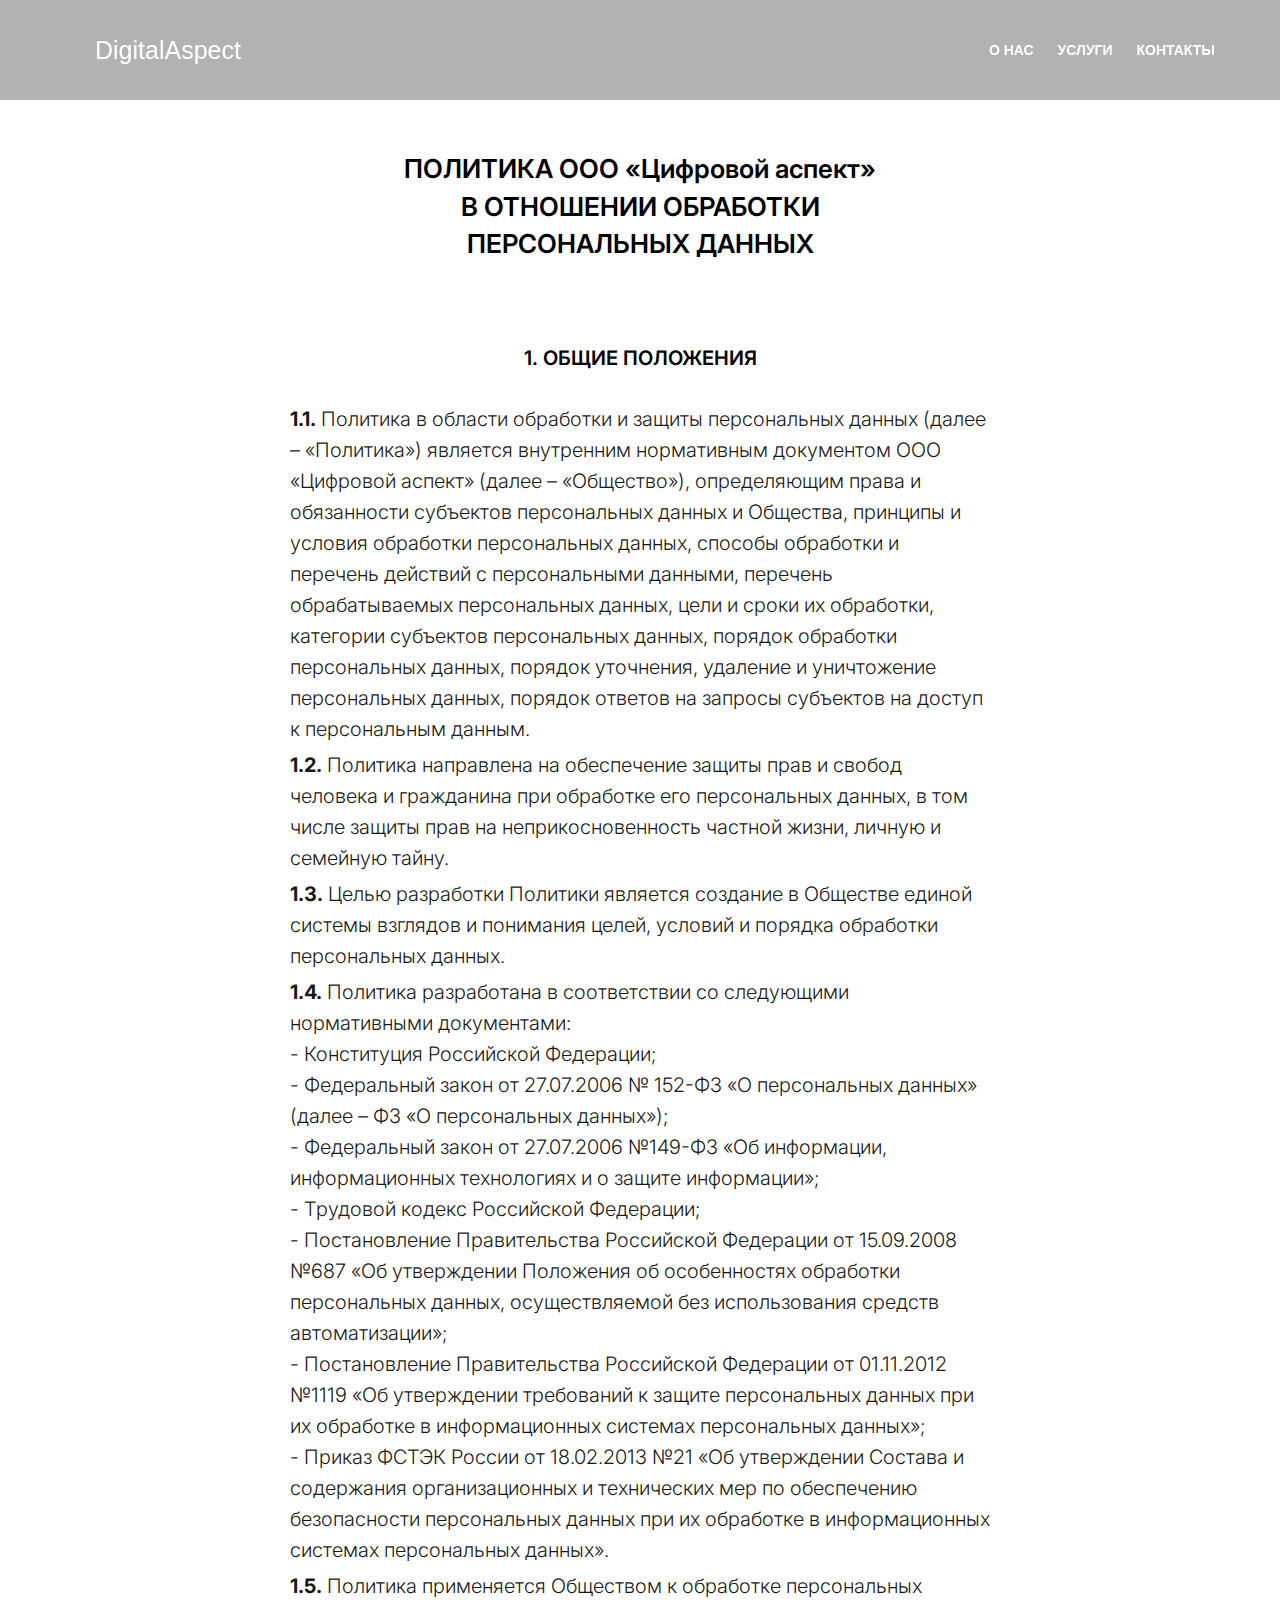
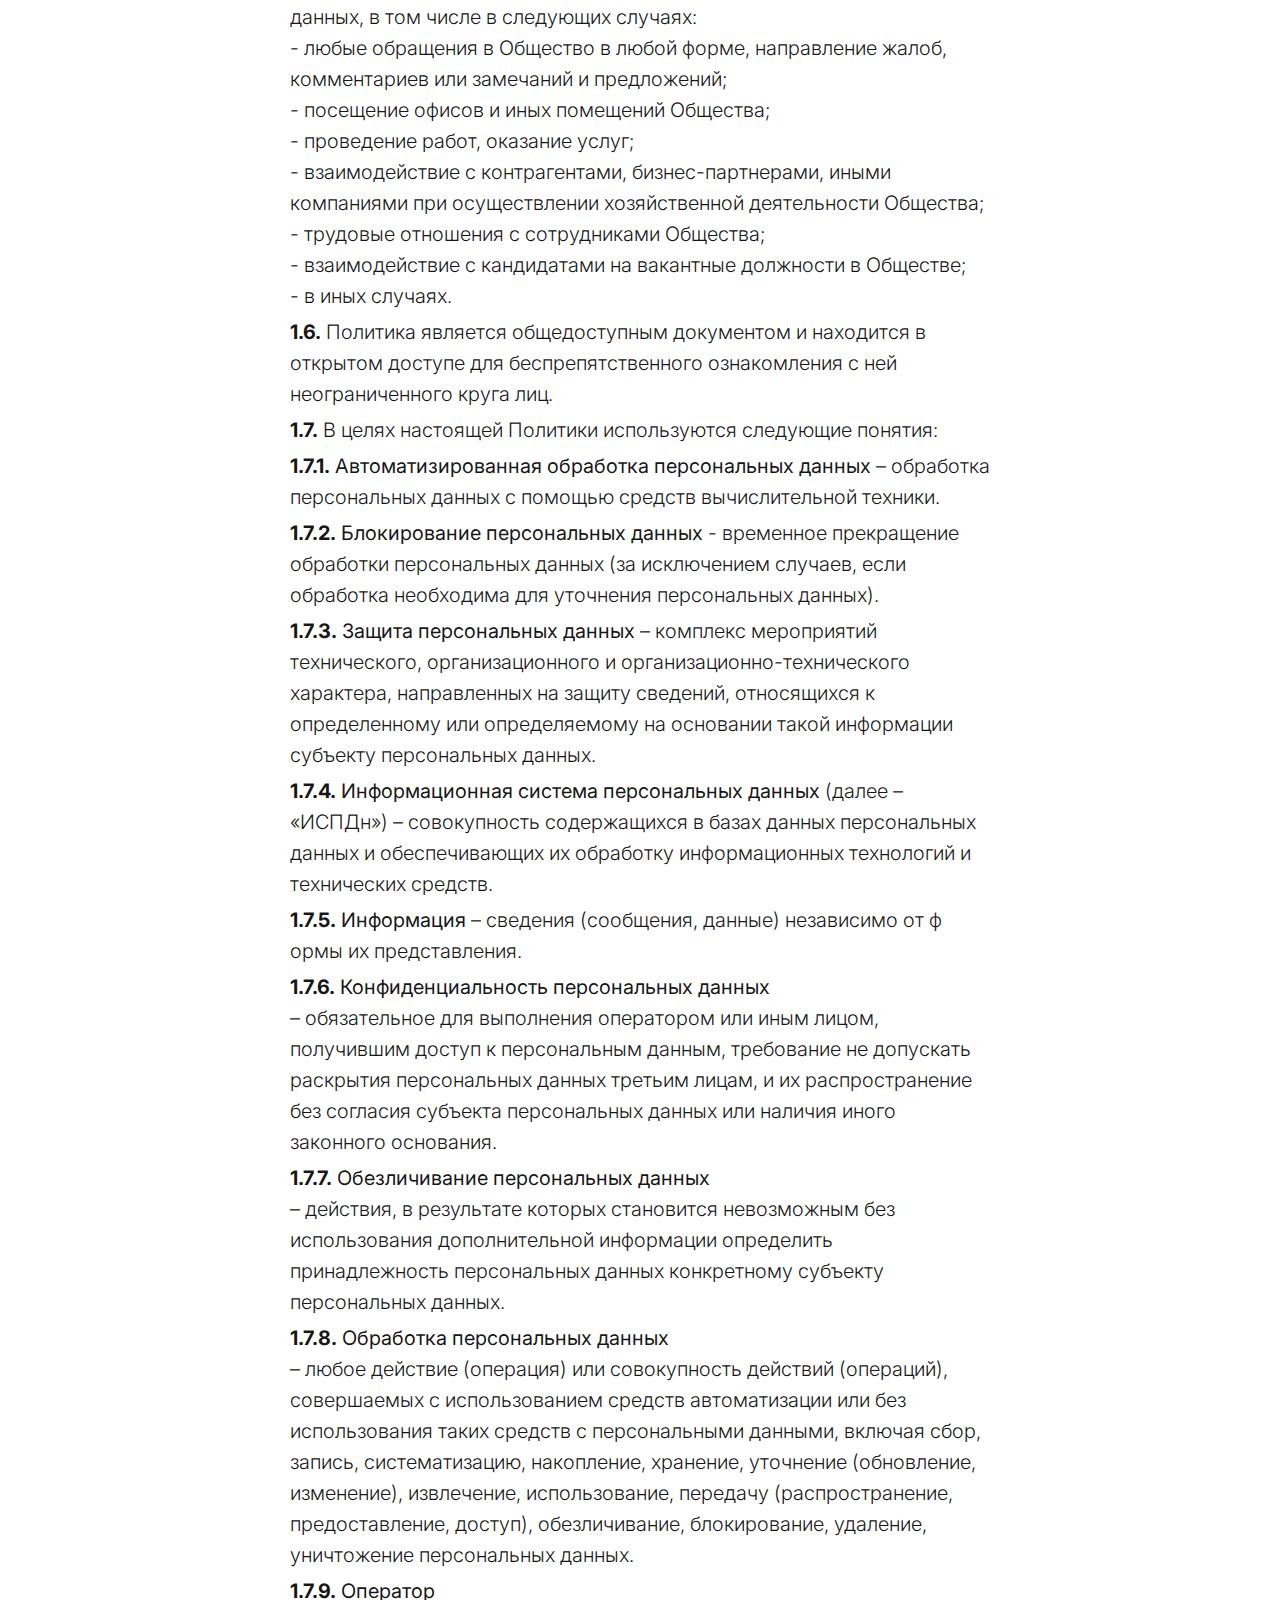
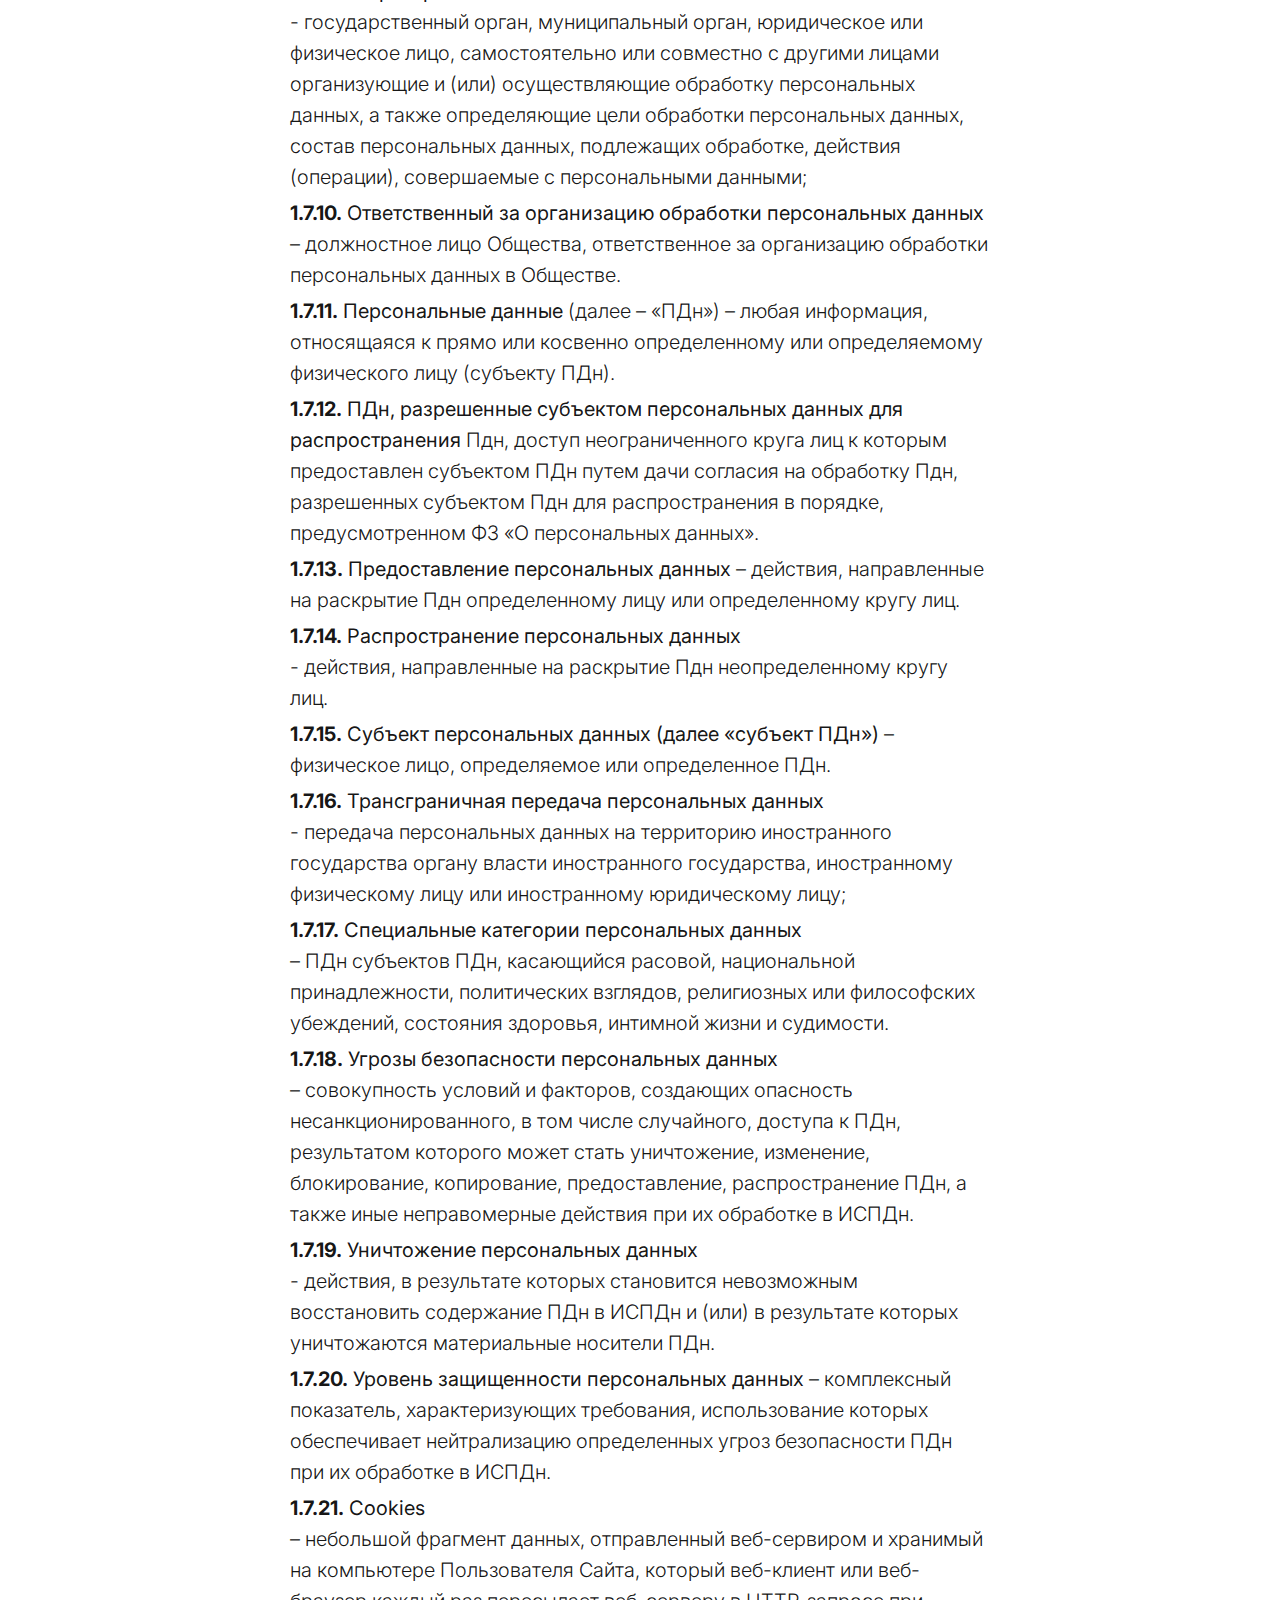
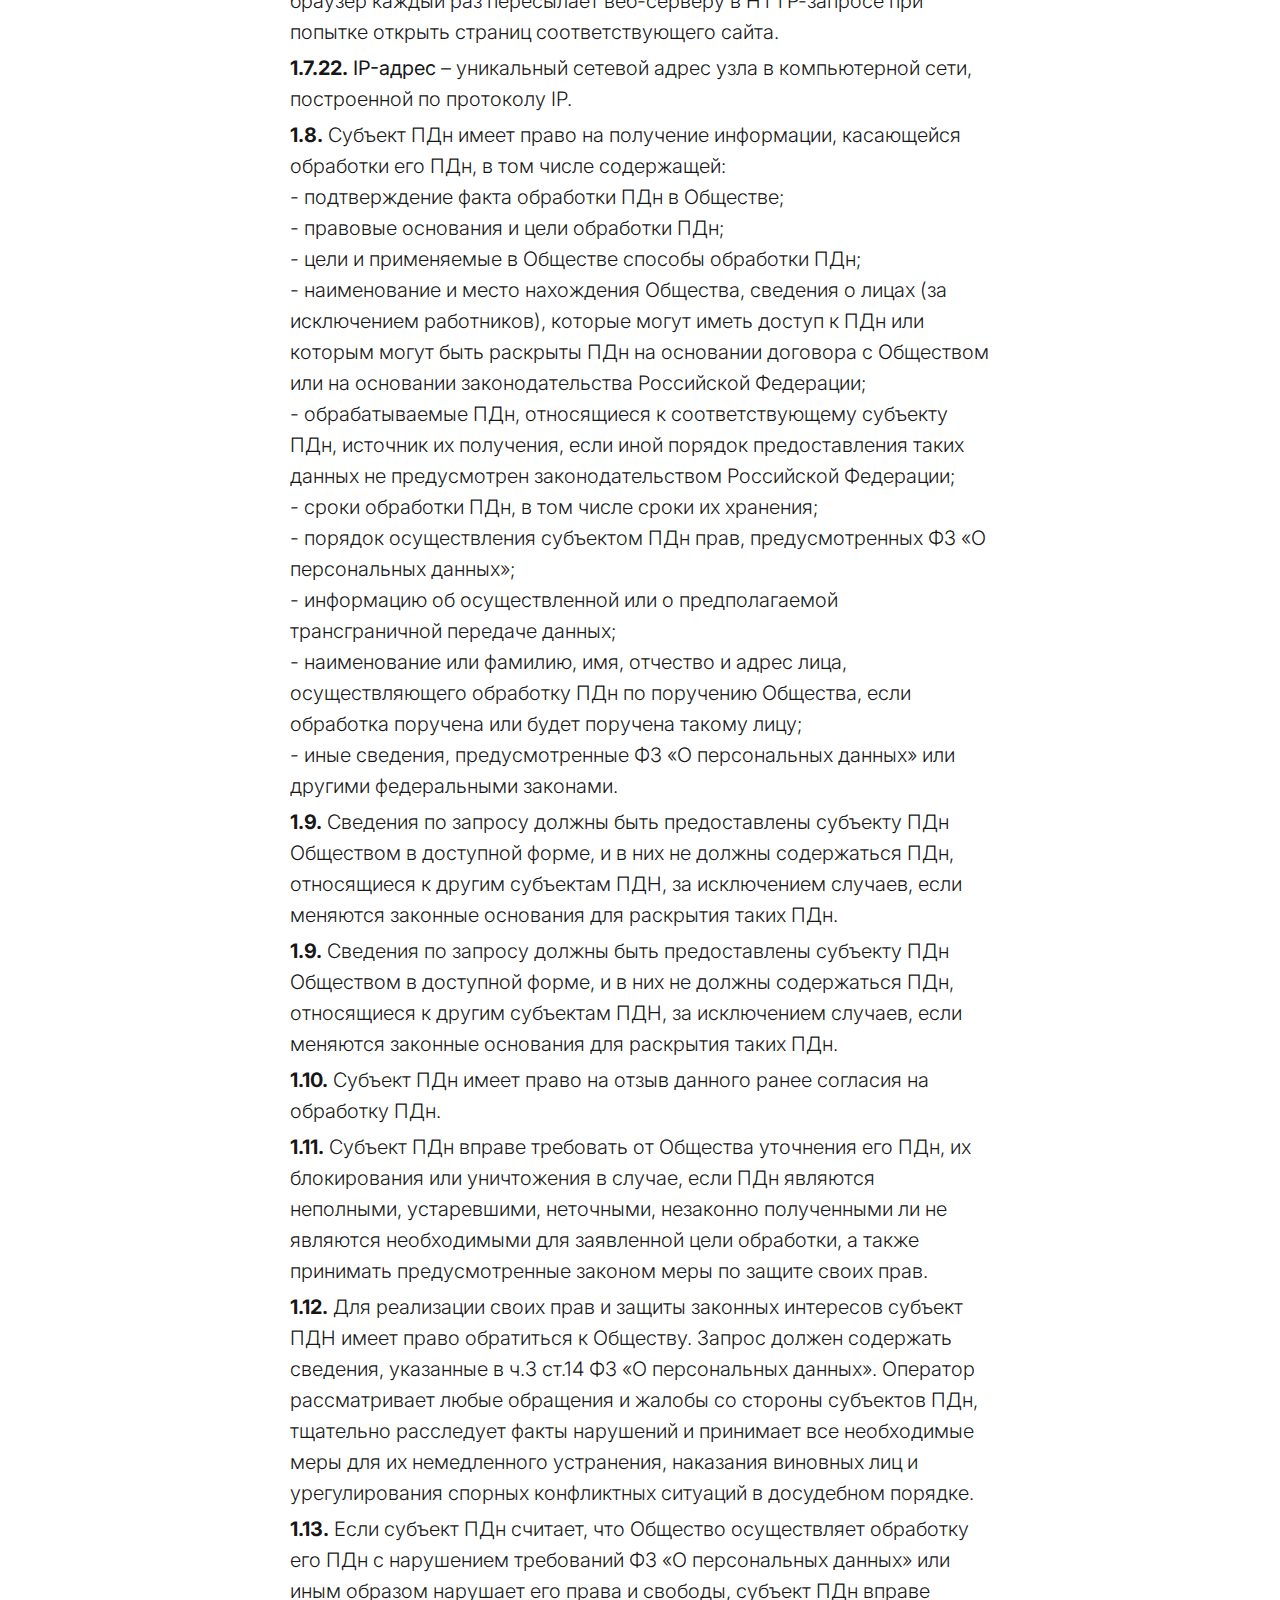
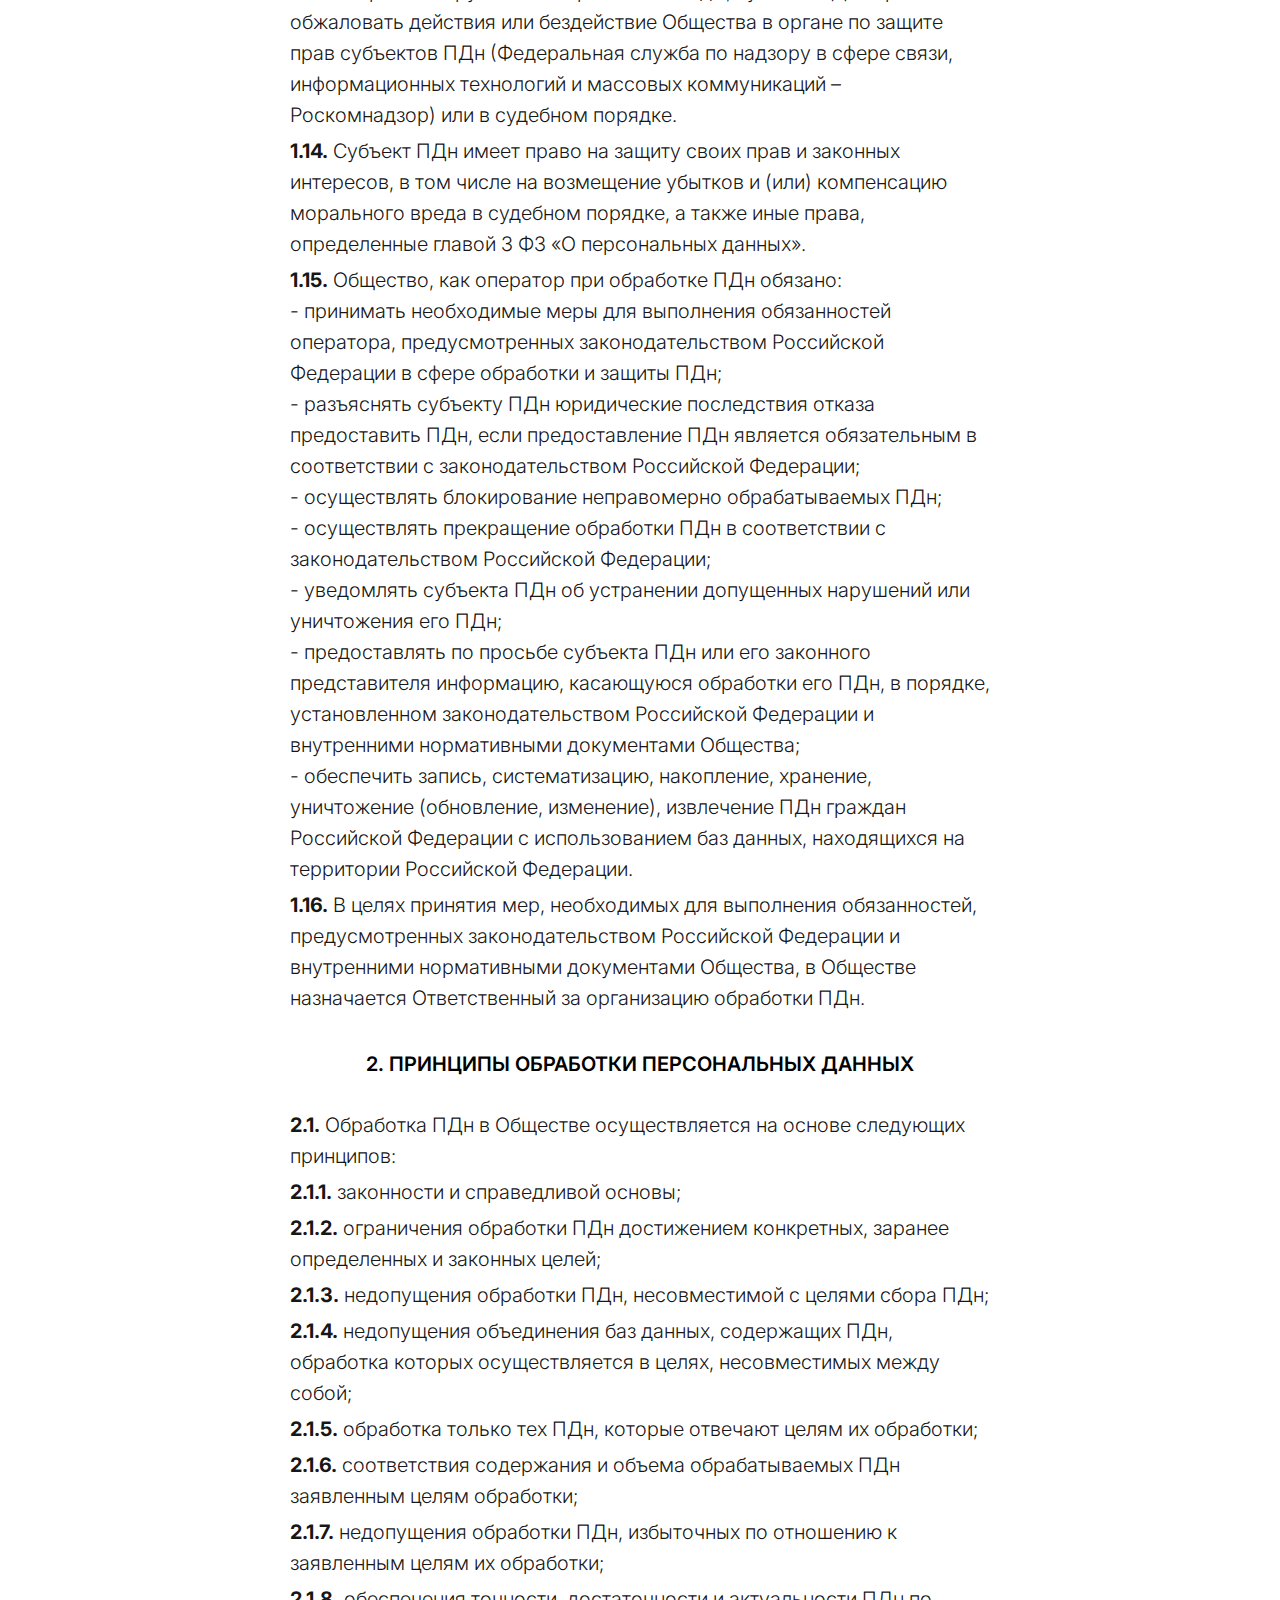
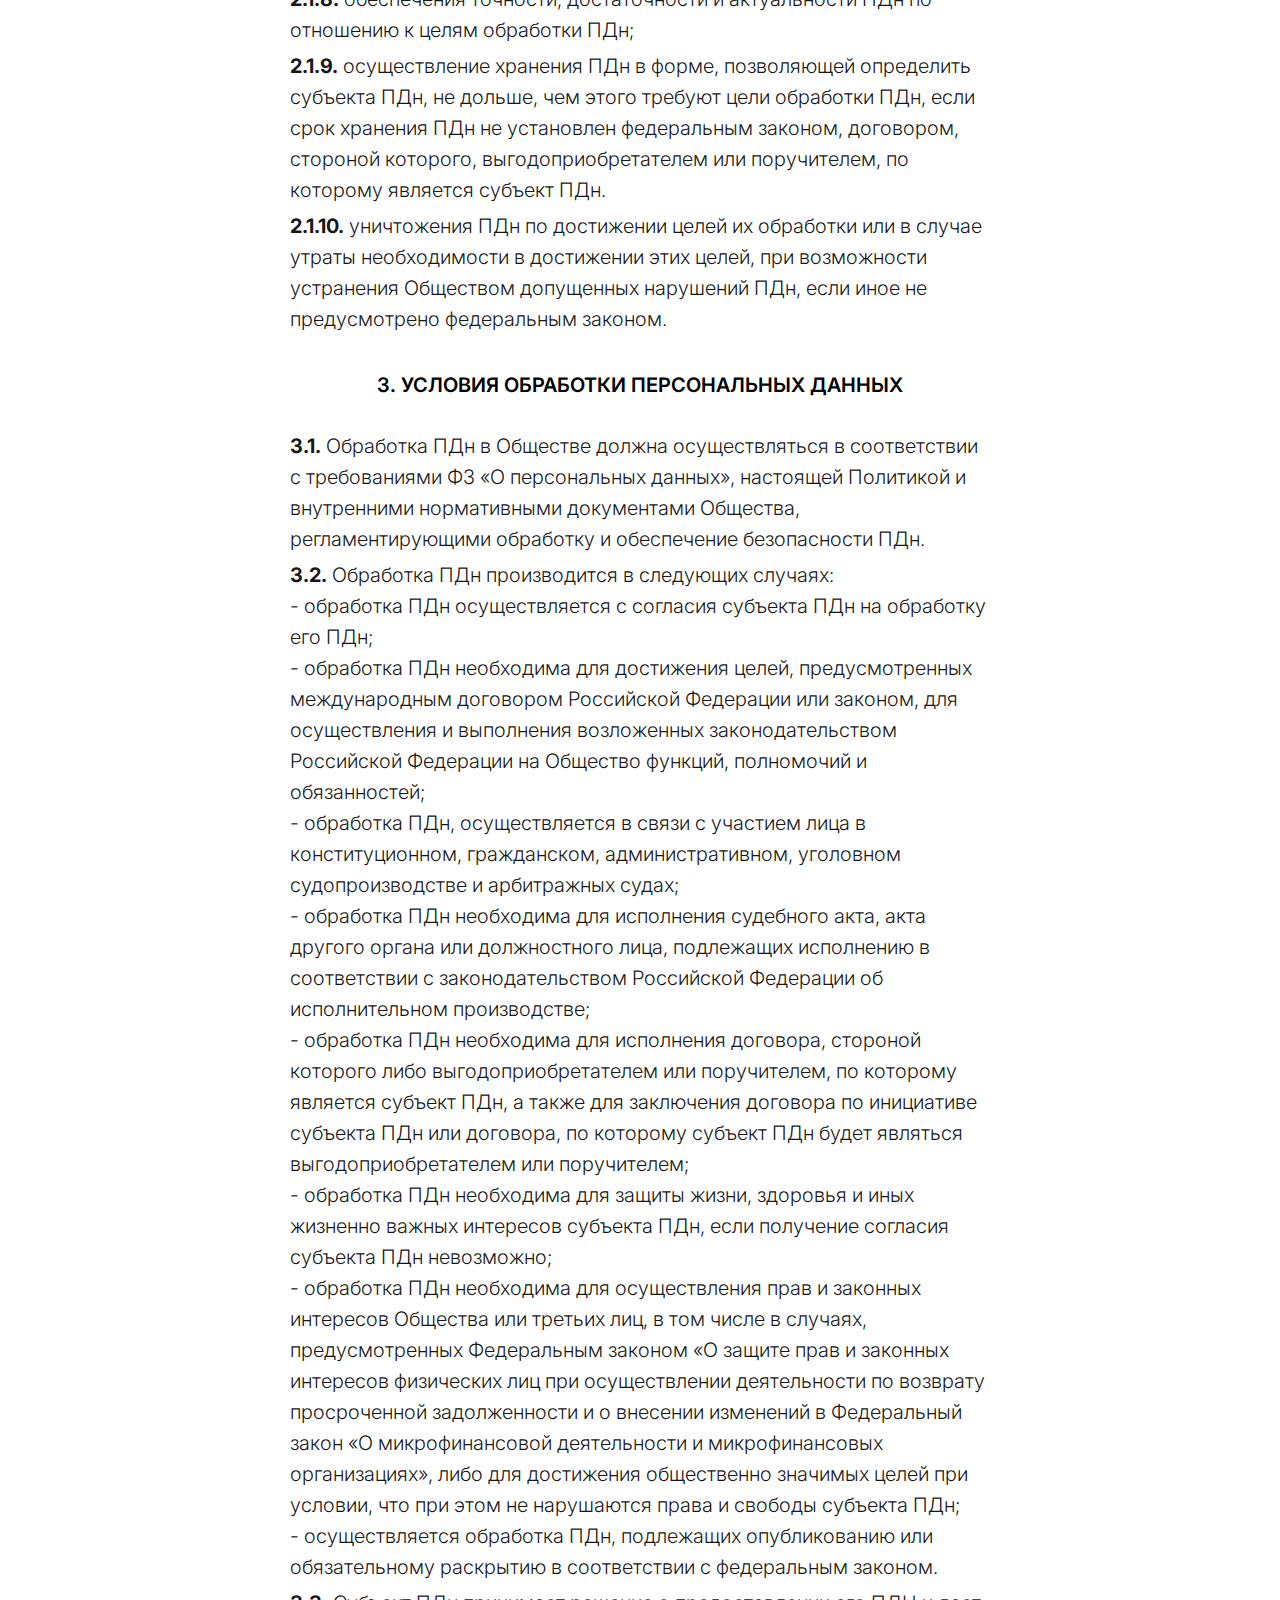
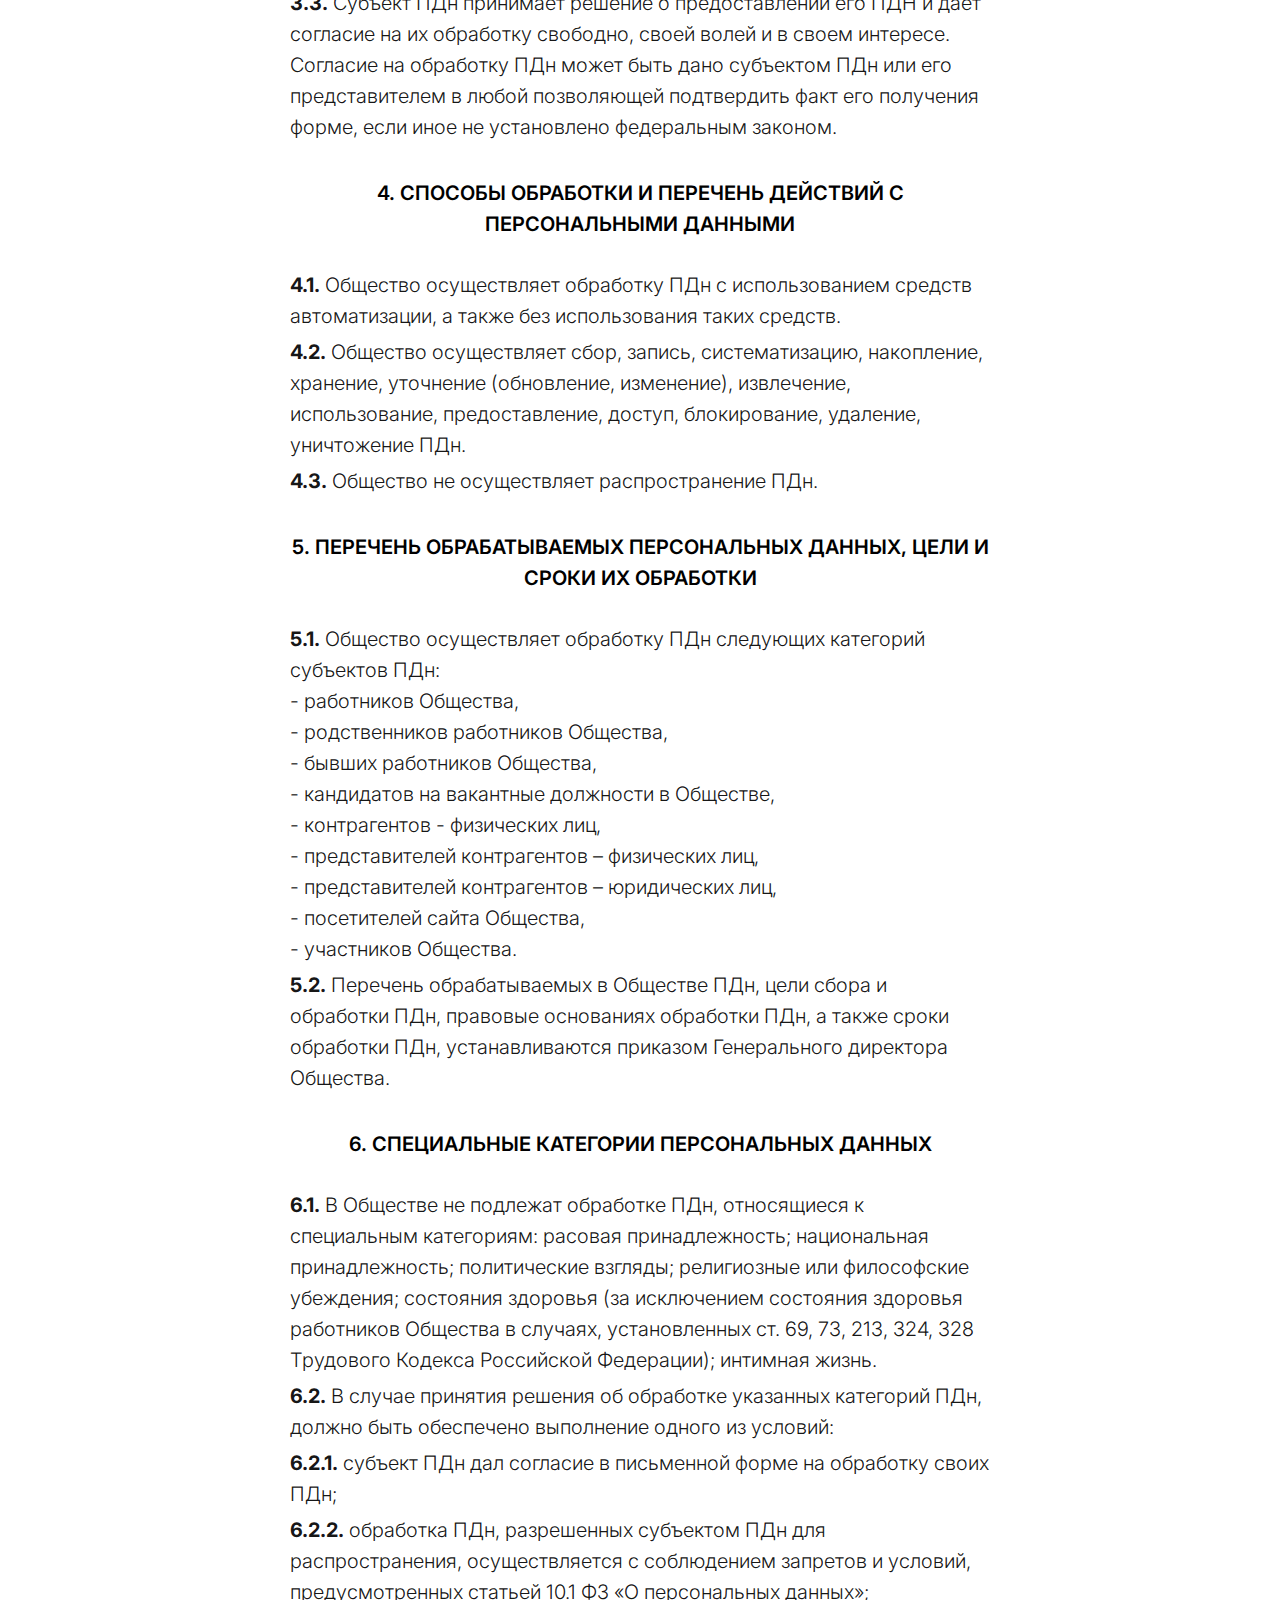
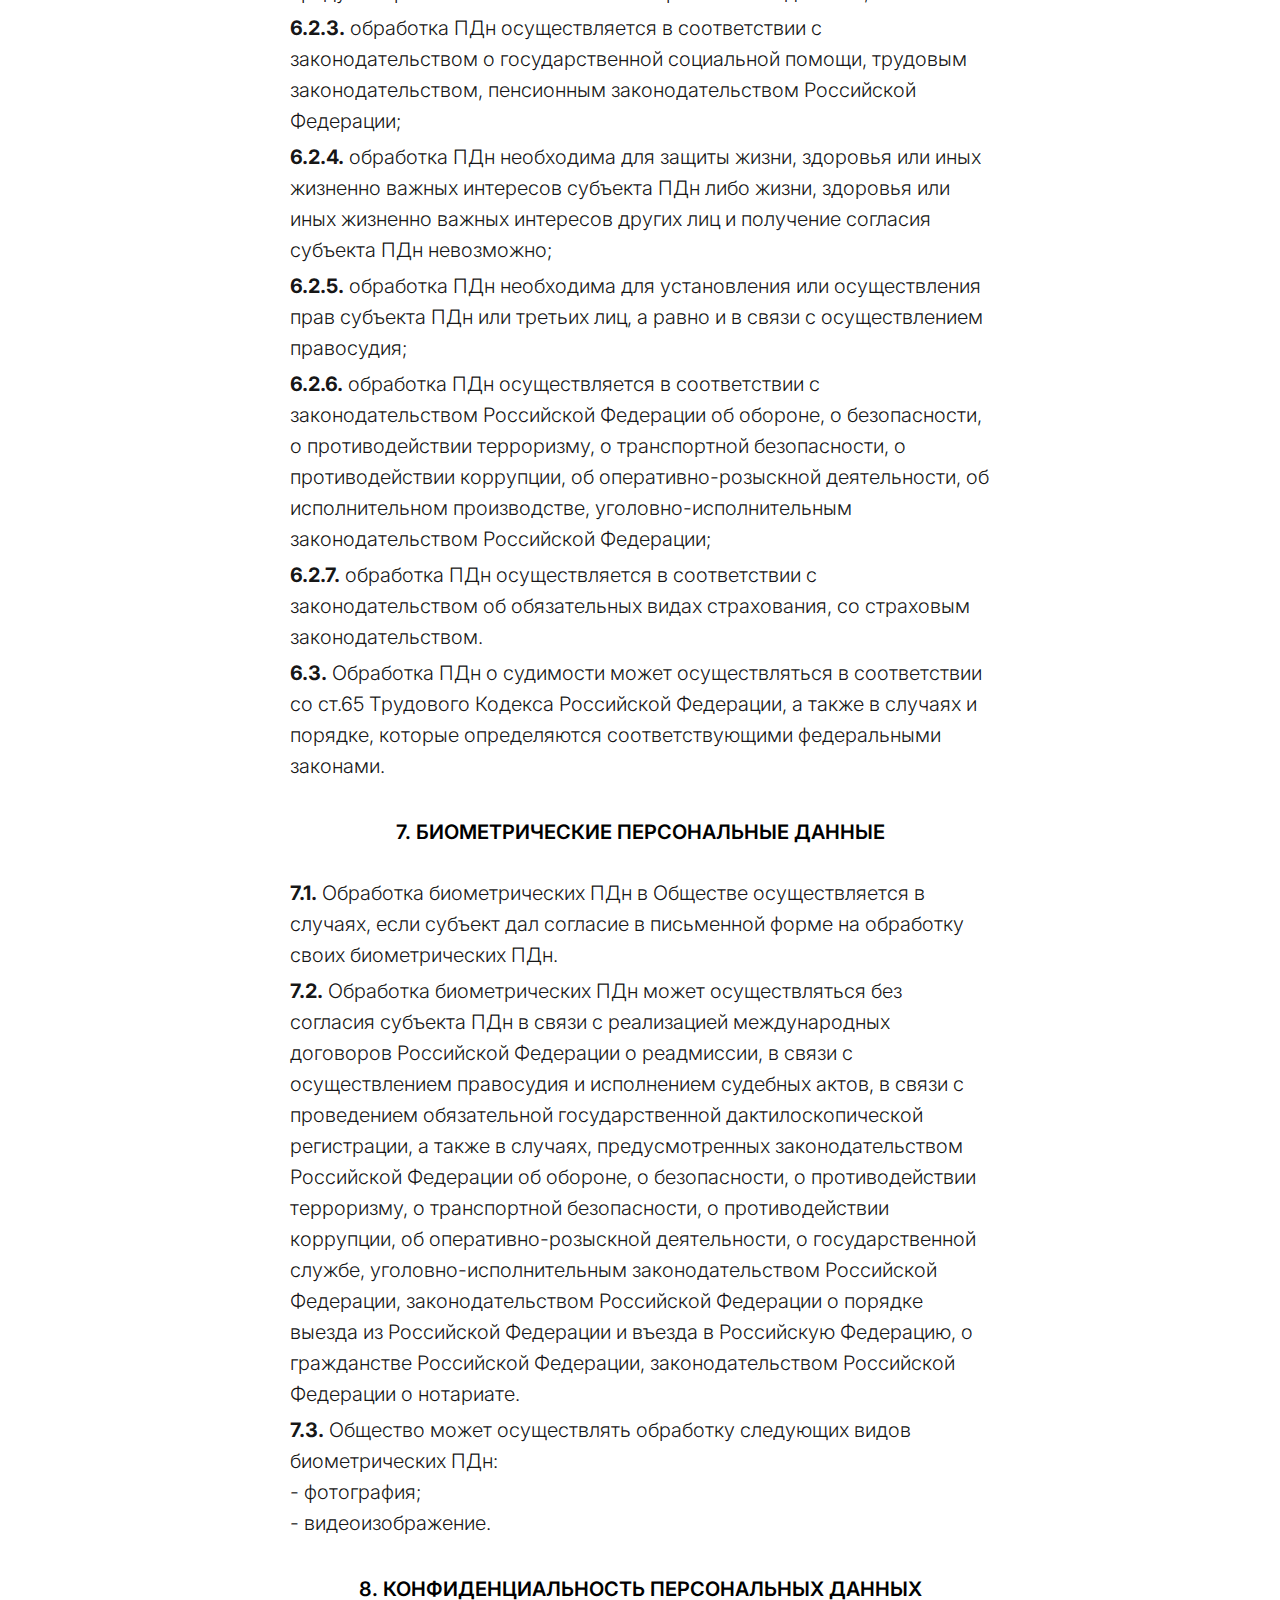
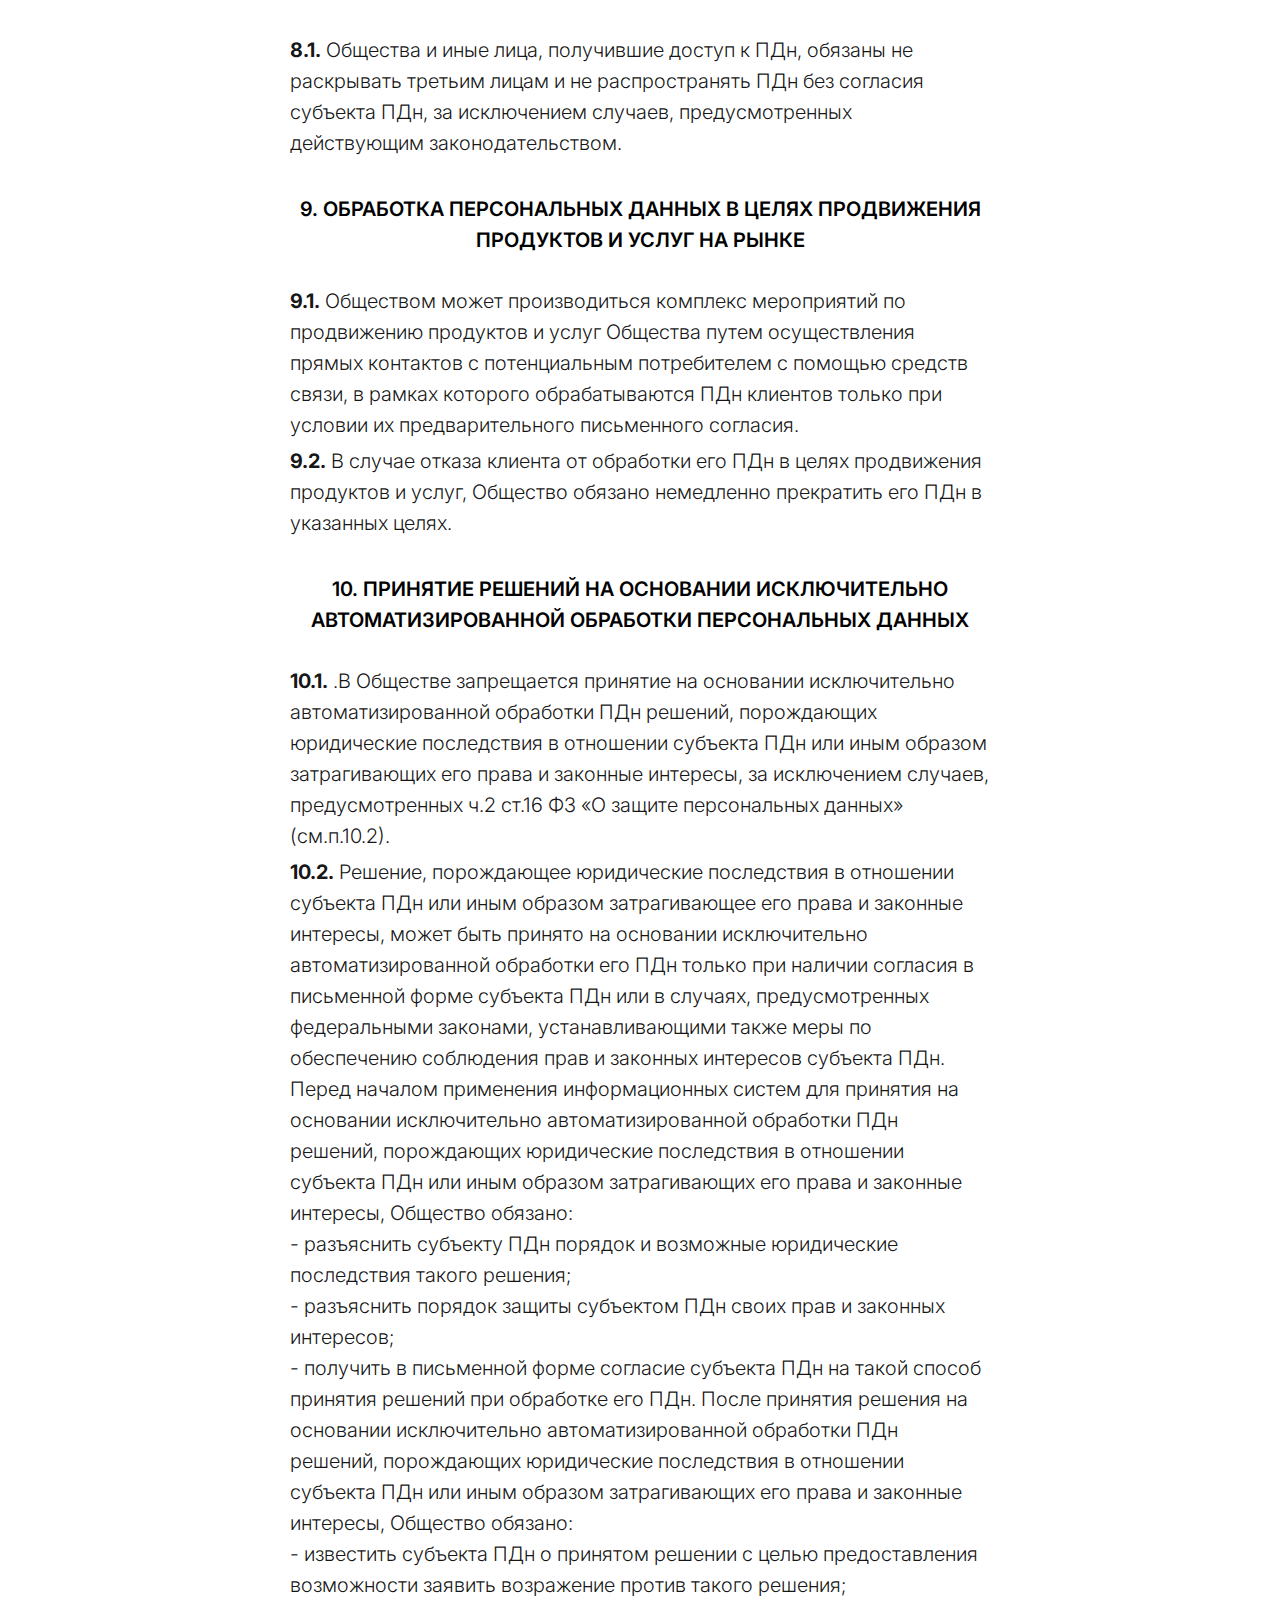
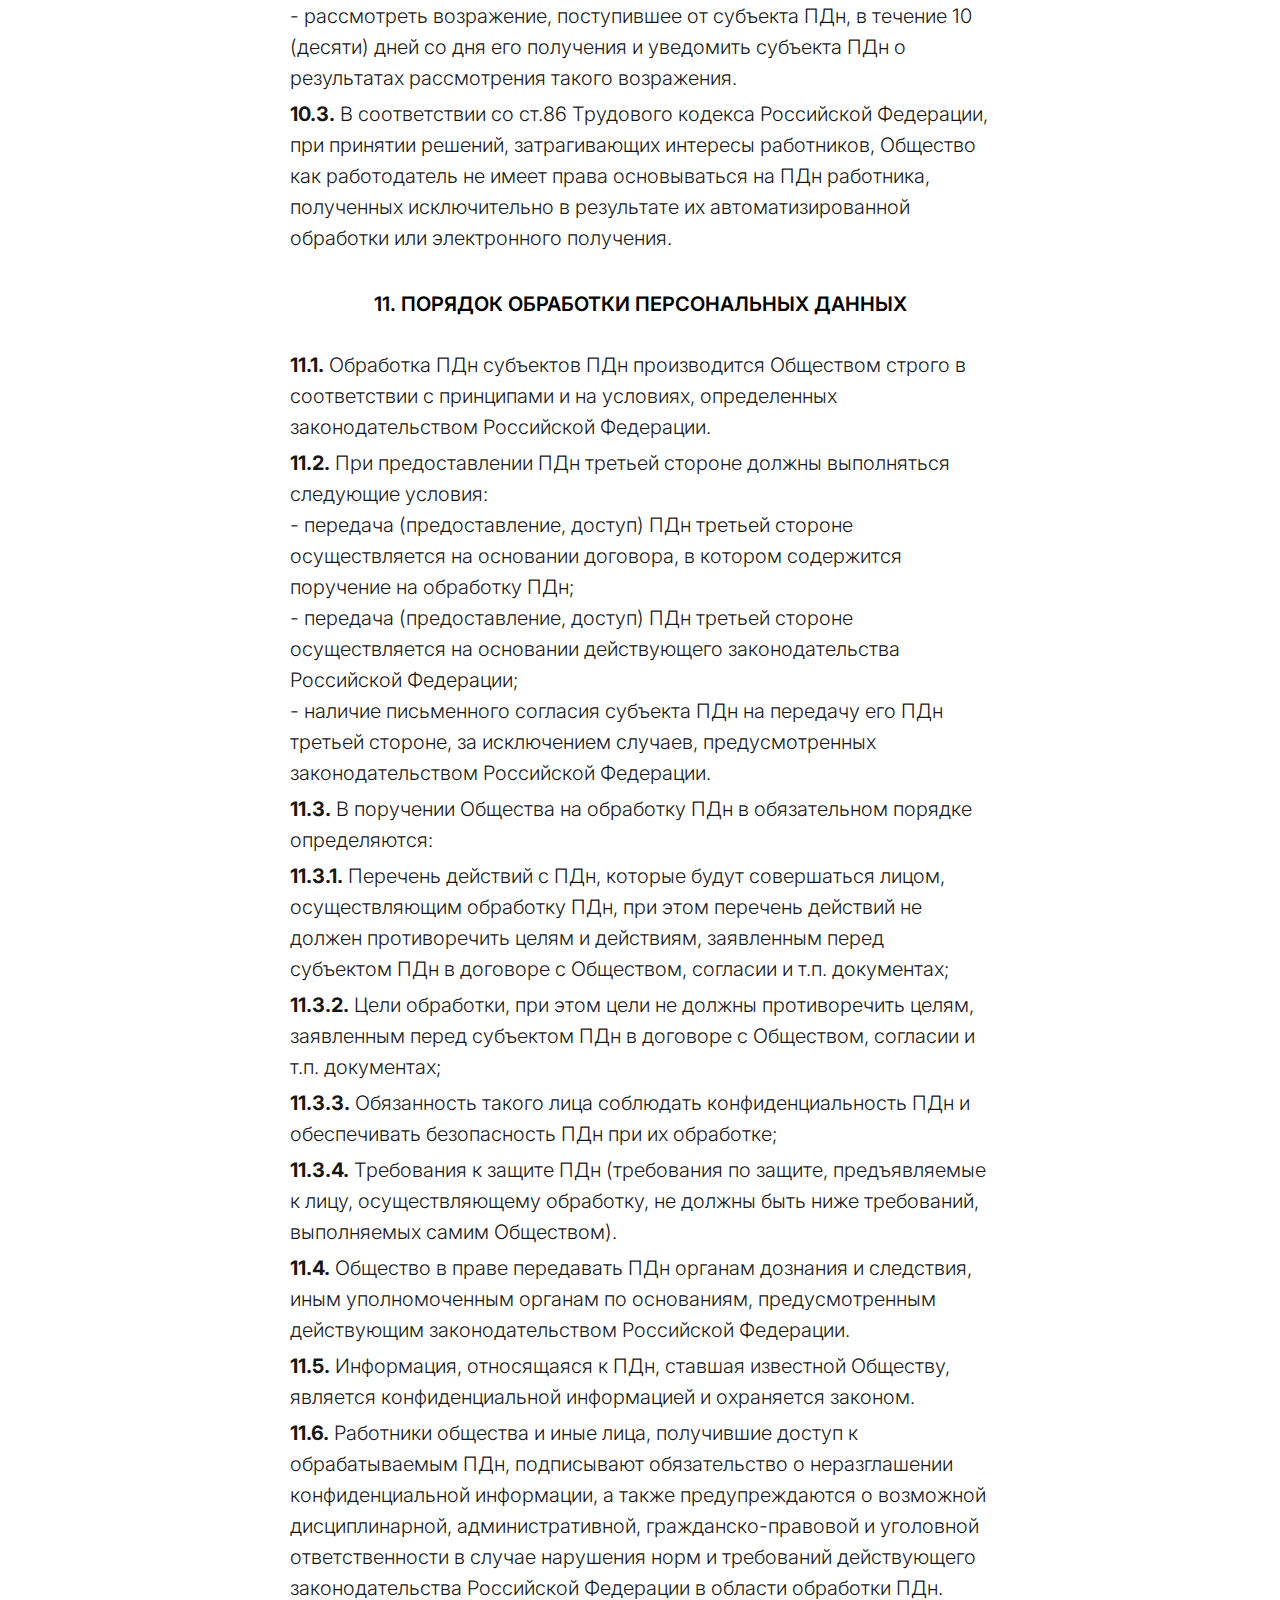
==== commit 6498dc42: "fixed" ====
--- a/privacy.html
+++ b/privacy.html
@@ -19,7 +19,7 @@
             <div class="header__inner">
                 <div class="header__logo">
                     <!-- <div class="logo__name"> -->
-                    DigitalAspect
+                    <a class="privacy__logo" href="index.html">DigitalAspect</a>
                     <!-- </div> -->
                 </div>
 
@@ -39,7 +39,7 @@
         </div>
     </header>
 
-    <div class="privacy__header">
+    <div class="privacy__header" id="header">
         <div class="privacy__container">
             <div class="privacy-header__inner">
                 <div class="privacy-header__name">
@@ -835,7 +835,6 @@
         </div>
     </div>
     <script src="https://ajax.googleapis.com/ajax/libs/jquery/3.7.1/jquery.min.js"></script>
-    <!-- Подключение js файла -->
     <script src="app.js"></script>
 </body>
 
--- a/style.css
+++ b/style.css
@@ -142,6 +142,11 @@
     transition: color .2s linear;
 }
 
+.privacy__logo {
+    text-decoration: none;
+    color: white;
+}
+
 .nav {
     font-size: 14px;
     text-transform: uppercase;
@@ -269,10 +274,7 @@
 /* Moveon */
 .moveon {
     width: 100%;
-    /* position: absolute; */
-    /* bottom: 0; */
-    /* left: 0; */
-    /* z-index: 1; */
+
 }
 
 .moveon__inner {
@@ -280,8 +282,6 @@
     position: absolute;
     right: 46%;
     bottom: 60px;
-    /* padding: 15px 20px 50px 65px; */
-    /* border-top: 35px; */
     cursor: pointer;
 }
 
@@ -296,11 +296,6 @@
 
     position: absolute;
     right: 50%;
-    /* top: 50%;
-    right: 20px;
-    z-index: 1; */
-
-    /*  */
     transform: translateY(-50%) rotate(135deg);
 
 }
@@ -332,8 +327,6 @@
     stroke-linejoin: round;
     stroke-width: 1;
     transition: stroke 0.3s linear;
-    /*  ease-in-out (что-то замедляет в анимациии загуглить!!!)
-    infinite - количетсво повторений */
     animation: slide 2.5s ease-in-out infinite;
 }
 
@@ -376,7 +369,6 @@
 
 .ourmission__item {
     padding: 0 15px;
-    /* flex: 1 1 0; */
     display: flex;
     text-align: center;
     align-items: center;
@@ -390,15 +382,7 @@
 }
 
 .ourmission__content {
-    /* padding-top: 30%; */
-
-    /* margin: auto 20px; */
-    /* Как сделать центр не через padding*/
-    /* padding-top: 220px; */
     text-align: center;
-
-    /* margin: 0 auto; */
-    /* Центируем текст */
 
 }
 
@@ -417,8 +401,6 @@
     max-width: 55px;
     height: 2.2px;
     background-color: #259da8;
-    /* центрирование полоски */
-    /* вертикаль по 35, горизонталь - auto (центр) */
     margin: 22px auto;
 }
 
@@ -460,27 +442,20 @@
 
 .service__item {
     width: 50%;
-    min-height: 300px;
+    min-height: 250px;
     text-align: center;
-    height: auto;
-    /* height: 417.27px; */
     display: flex;
     justify-content: center;
     align-items: center;
-    /* Центрируем по вертикали */
 }
 
 .service__img {
     max-width: 100%;
     height: auto;
-    /* width: 580px;
-    height: 417.27px; */
 }
 
 .service__about {
     padding: 0 40px;
-    max-height: 380px;
-    /* padding: 83px 40px; */
 }
 
 .about__title {
@@ -515,7 +490,6 @@
 }
 
 .contacts__email {
-    /* padding: 100px 0; */
     font-size: 40px;
     font-weight: 550;
     padding-bottom: 130px;
@@ -552,7 +526,12 @@
 
 .footer__dp {
     text-decoration: none;
+
     color: #ffffff;
+}
+
+.footer__dp:hover {
+    text-decoration: underline;
 }
 
 .back__top {
@@ -577,7 +556,6 @@
 }
 
 .privacy__header {
-    /* padding-top: 100px; */
     width: 100%;
     position: absolute;
     top: 100px;
@@ -596,7 +574,6 @@
     font-style: normal;
     font-variation-settings:
         "slnt" 0;
-    /* font-family: 'TildaSans', Arial, sans-serif; */
 }
 
 
@@ -613,7 +590,6 @@
     line-height: 1.55;
     font-weight: 600;
     color: #000;
-    /* font-family: 'TildaSans', Arial, sans-serif; */
     font-family: "Inter", sans-serif;
     font-optical-sizing: auto;
     font-style: normal;
@@ -689,6 +665,19 @@
     }
 }
 
+@media (max-width: 870px) {
+    .about__title {
+        font-size: 22px;
+    }
+
+    .about__content {
+        font-size: 12px;
+    }
+
+    .service__about {
+        padding: 0 25px;
+    }
+}
 
 @media (max-width: 770px) {
 
@@ -724,22 +713,11 @@
         height: auto;
     }
 
-    /* .about__title {
-        font-size: 24px;
-    }
-
-    .about__content {
-        font-size: 11px;
-    } */
-
-    /* Ourmission */
-
     .ourmission__item {
         width: 100%;
         margin-bottom: 35px;
         align-items: center;
         display: block;
-        /* margin: 35px auto;  */
     }
 
     .ourmission__item .ourmission__img {
@@ -747,6 +725,14 @@
         margin: 0 auto;
     }
 
+    .about__title {
+        font-size: 26px;
+        font-weight: 500;
+    }
+
+    .about__content {
+        font-size: 16px;
+    }
 }
 
 
@@ -762,4 +748,13 @@
     .ourmission__text {
         font-size: 16px;
     }
+
+    .footer__logo,
+    .footer__dp,
+    .back__top {
+        font-size: 13px;
+    }
+
+
+
 }